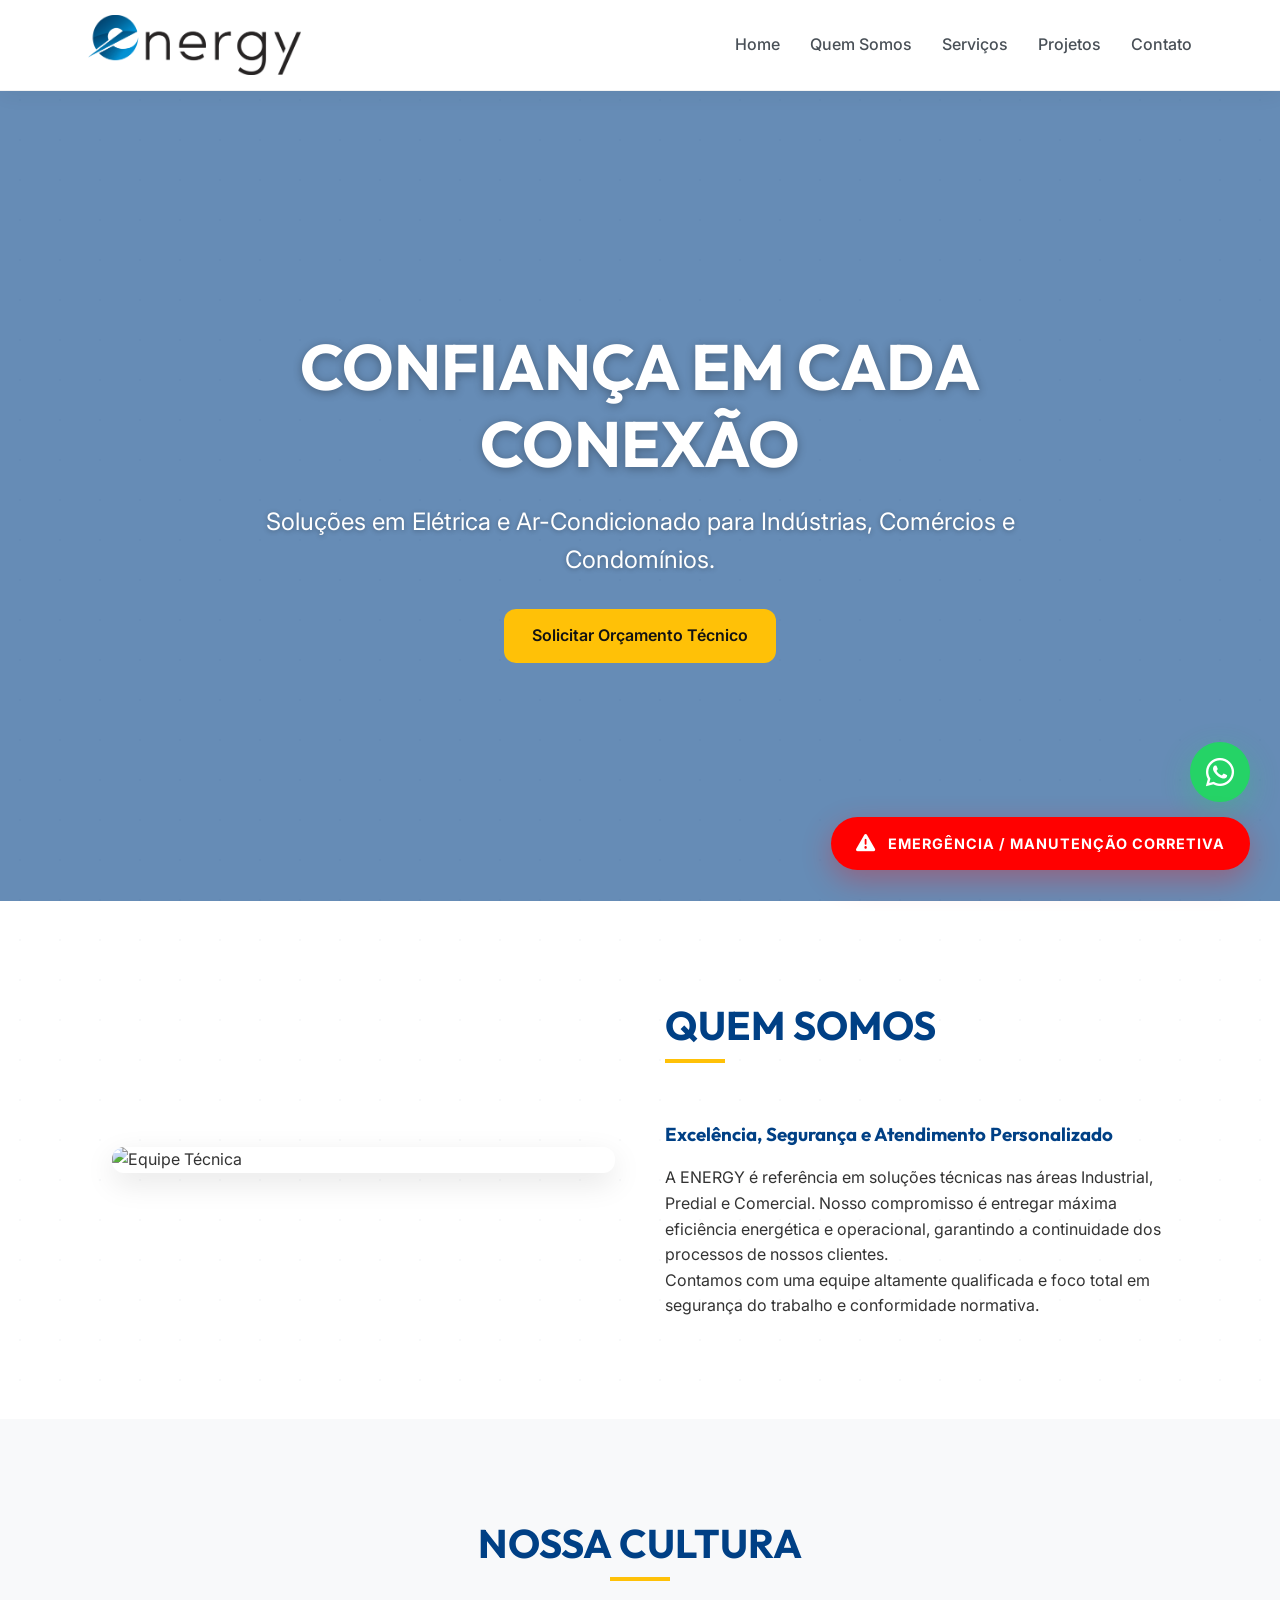
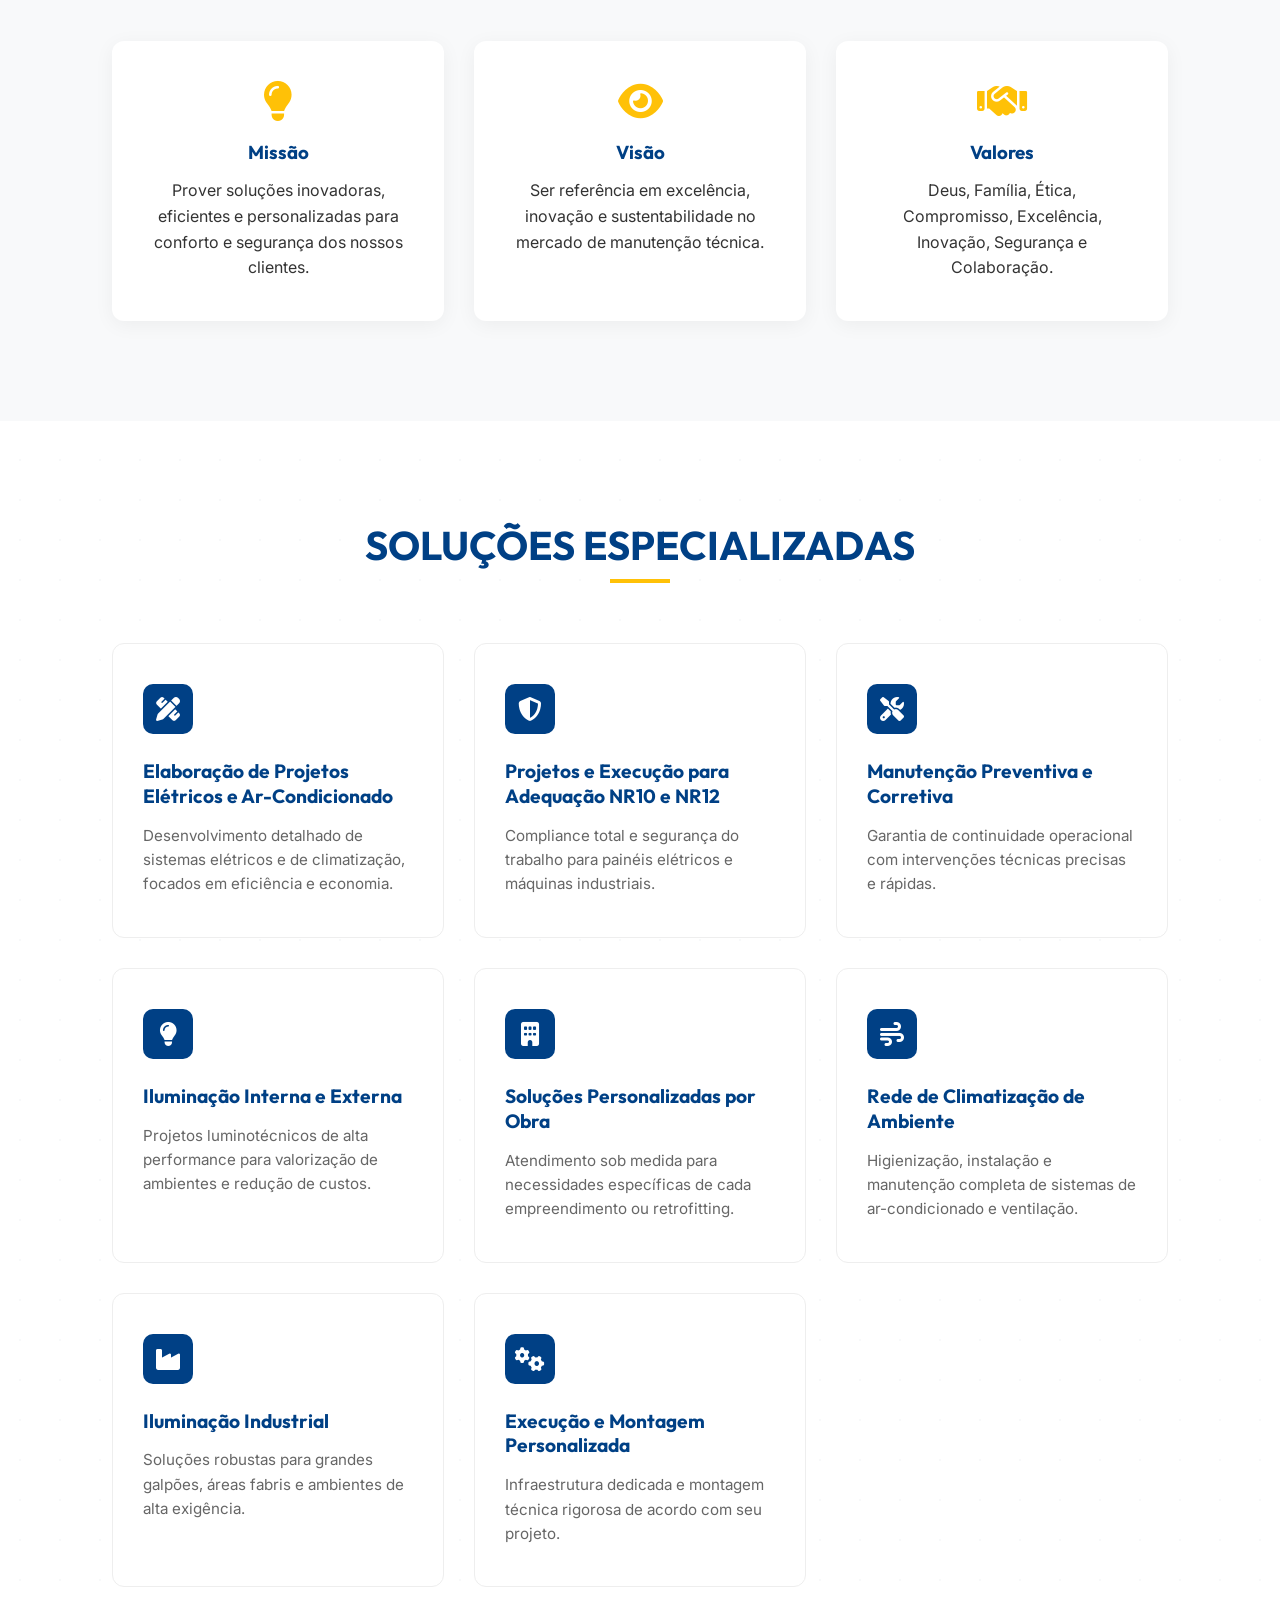
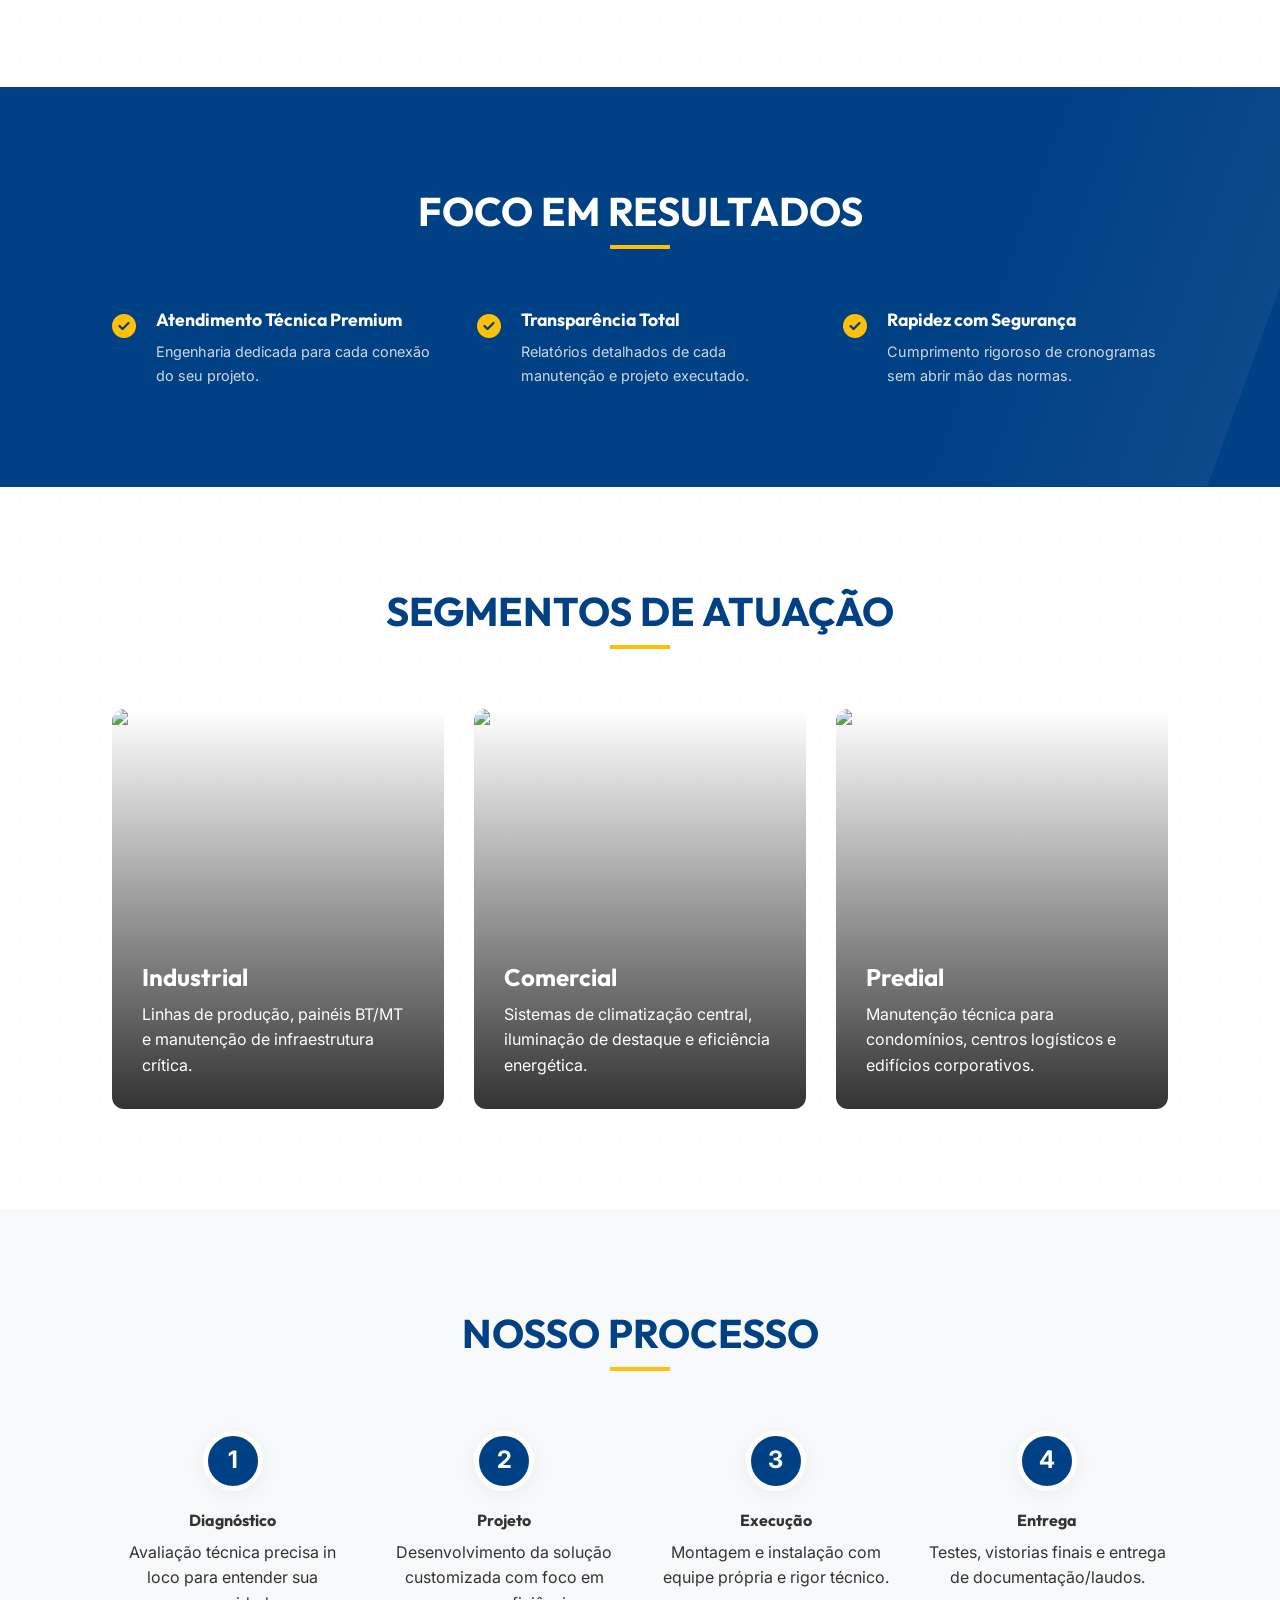
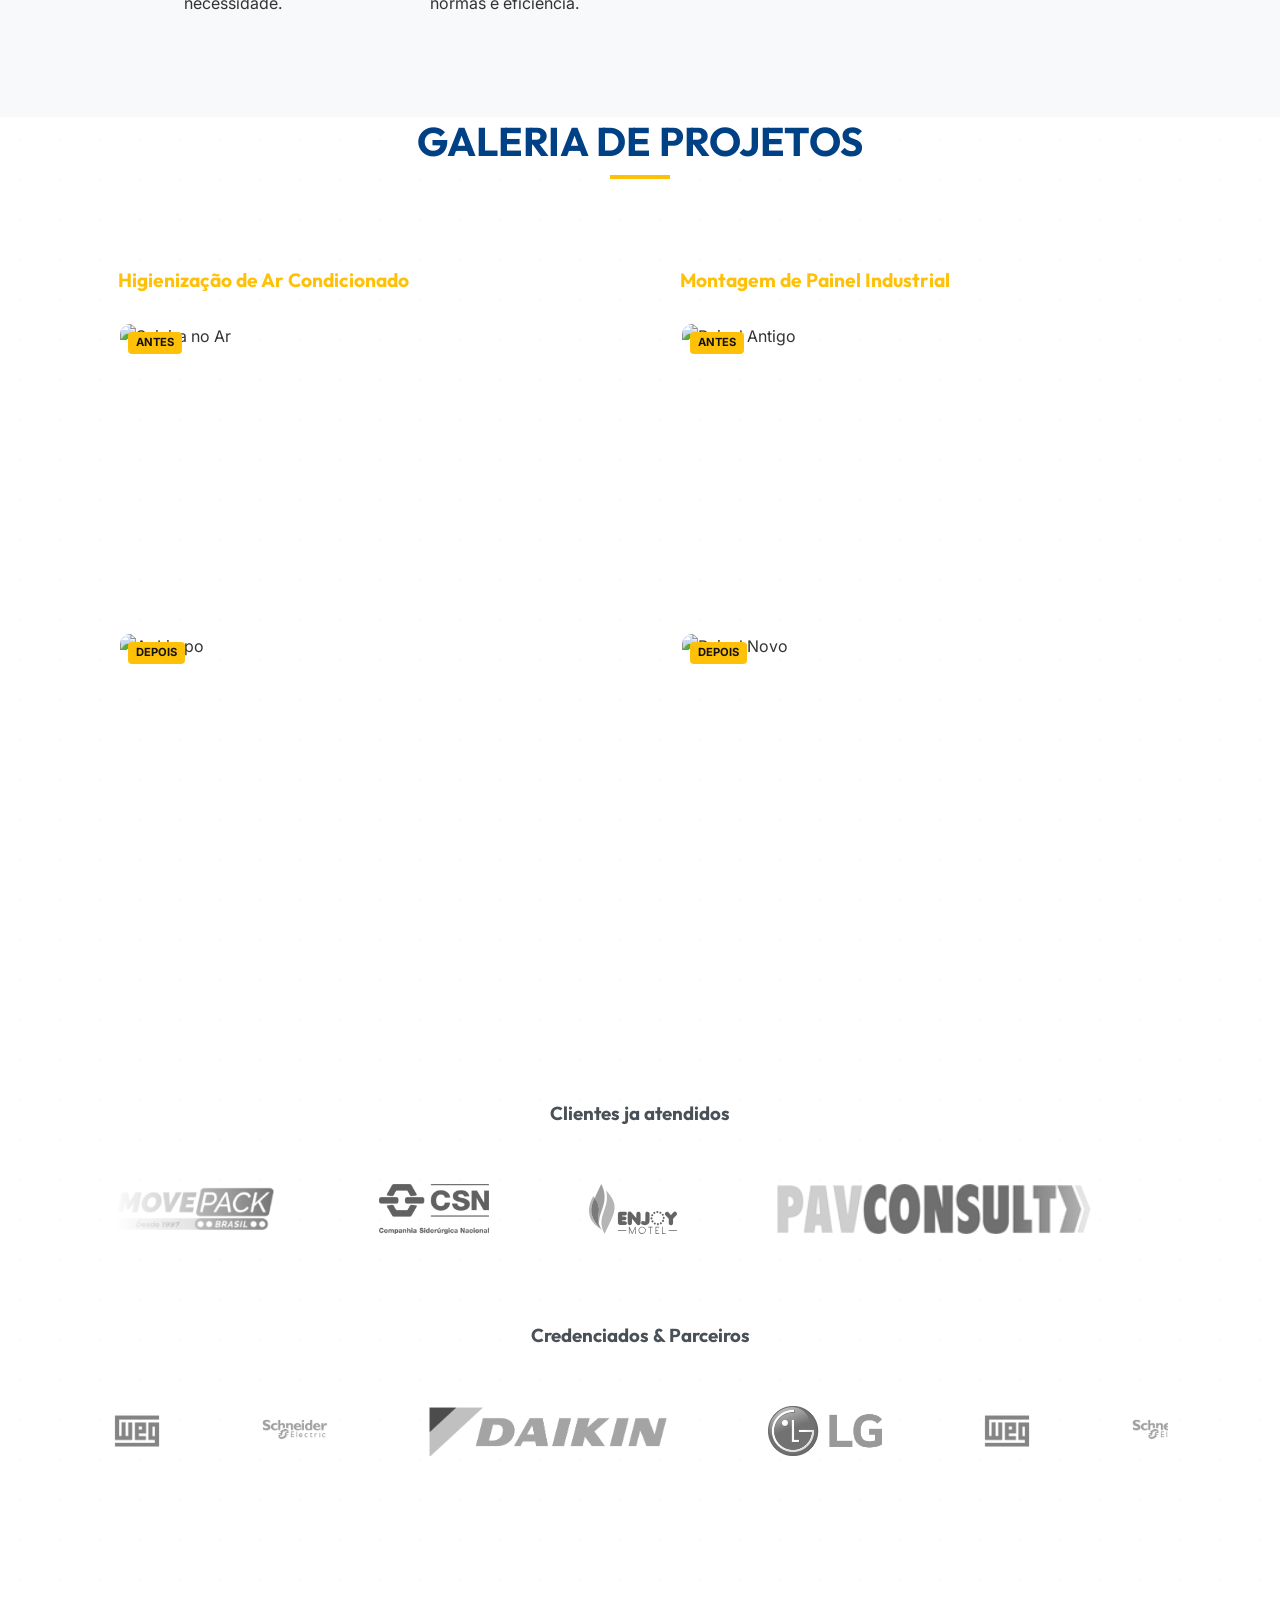
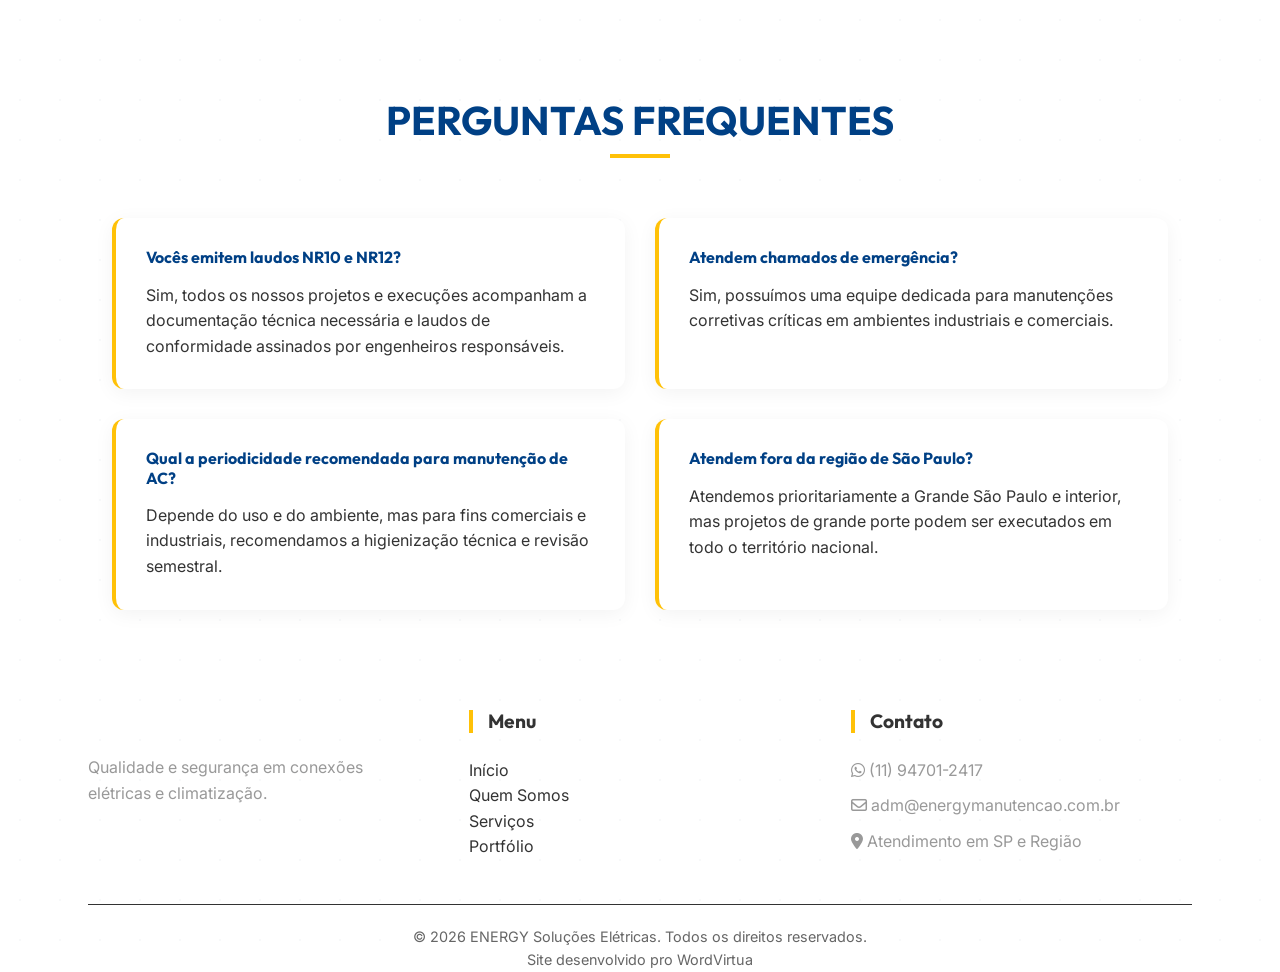
==== index.html @ 8dee2996 "new file:   assets/css/style.css 	new file:   assets/image/Logo-ENGRENA-Brasil-1024x299.png 	new fil" ====
<!DOCTYPE html>
<html lang="pt-BR">

<head>
    <meta charset="UTF-8">
    <meta name="viewport" content="width=device-width, initial-scale=1.0">
    <title>ENERGY - Soluções Elétricas e Ar-Condicionado</title>
    <meta name="description"
        content="Especialista em soluções elétricas e ar-condicionado industrial, predial e comercial. Confiança em cada conexão com conformidade NR10 e NR12.">
    <link rel="stylesheet" href="assets/css/style.css">
    <!-- Font Awesome for icons -->
    <link rel="stylesheet" href="https://cdnjs.cloudflare.com/ajax/libs/font-awesome/6.4.0/css/all.min.css">
</head>

<body>
    <header>
        <nav class="container">
            <div class="logo">
                <img src="assets/image/logo.png" alt="">
            </div>
            <ul class="menu">
                <li><a href="#home">Home</a></li>
                <li><a href="#about">Quem Somos</a></li>
                <li><a href="#services">Serviços</a></li>
                <li><a href="#projects">Projetos</a></li>
                <li><a href="#contact">Contato</a></li>
            </ul>
        </nav>
    </header>

    <section id="home" class="hero">
        <div class="video-bg">
            <video autoplay muted loop playsinline poster="imagem-de-fallback.jpg">
                <source src="assets/image/video_bg.mp4" type="video/mp4">
                Seu navegador não suporta vídeos.
            </video>
        </div>

        <div class="hero-content">
            <h1>CONFIANÇA EM CADA CONEXÃO</h1>
            <p>Soluções em Elétrica e Ar-Condicionado para Indústrias, Comércios e Condomínios.</p>
            <a href="https://wa.me/5511947012417" target="_blank" class="btn btn-primary">Solicitar Orçamento
                Técnico</a>
        </div>
    </section>

    <section id="about" class="about">
        <div class="container">
            <div class="about-grid">
                <div class="about-image">
                    <img src="assets/image/empresario.jpg" alt="Equipe Técnica">
                </div>
                <div class="about-text">
                    <div class="section-title" style="text-align: left;">
                        <h2>Quem Somos</h2>
                        <div class="divider" style="margin: 0;"></div>
                    </div>
                    <h3>Excelência, Segurança e Atendimento Personalizado</h3>
                    <p>A ENERGY é referência em soluções técnicas nas áreas Industrial, Predial e Comercial. Nosso
                        compromisso é entregar máxima eficiência energética e operacional, garantindo a continuidade dos
                        processos de nossos clientes.</p>
                    <p>Contamos com uma equipe altamente qualificada e foco total em segurança do trabalho e
                        conformidade normativa.</p>
                </div>
            </div>
        </div>
    </section>

    <section class="culture">
        <div class="container border-container">
            <div class="section-title">
                <h2>Nossa Cultura</h2>
                <div class="divider"></div>
            </div>
            <div class="culture-grid">
                <div class="culture-card">
                    <i class="fas fa-lightbulb"></i>
                    <h3>Missão</h3>
                    <p>Prover soluções inovadoras, eficientes e personalizadas para conforto e segurança dos nossos
                        clientes.</p>
                </div>
                <div class="culture-card">
                    <i class="fas fa-eye"></i>
                    <h3>Visão</h3>
                    <p>Ser referência em excelência, inovação e sustentabilidade no mercado de manutenção técnica.</p>
                </div>
                <div class="culture-card">
                    <i class="fas fa-handshake"></i>
                    <h3>Valores</h3>
                    <p>Deus, Família, Ética, Compromisso, Excelência, Inovação, Segurança e Colaboração.</p>
                </div>
            </div>
        </div>
    </section>

    <section id="services" class="services">
        <div class="container">
            <div class="section-title">
                <h2>Soluções Especializadas</h2>
                <div class="divider"></div>
            </div>
            <div class="services-grid">
                <div class="service-card">
                    <div class="icon"><i class="fas fa-pencil-ruler"></i></div>
                    <h3>Elaboração de Projetos Elétricos e Ar-Condicionado</h3>
                    <p>Desenvolvimento detalhado de sistemas elétricos e de climatização, focados em eficiência e
                        economia.</p>
                </div>
                <div class="service-card">
                    <div class="icon"><i class="fas fa-shield-alt"></i></div>
                    <h3>Projetos e Execução para Adequação NR10 e NR12</h3>
                    <p>Compliance total e segurança do trabalho para painéis elétricos e máquinas industriais.</p>
                </div>
                <div class="service-card">
                    <div class="icon"><i class="fas fa-tools"></i></div>
                    <h3>Manutenção Preventiva e Corretiva</h3>
                    <p>Garantia de continuidade operacional com intervenções técnicas precisas e rápidas.</p>
                </div>
                <div class="service-card">
                    <div class="icon"><i class="fas fa-lightbulb"></i></div>
                    <h3>Iluminação Interna e Externa</h3>
                    <p>Projetos luminotécnicos de alta performance para valorização de ambientes e redução de custos.
                    </p>
                </div>
                <div class="service-card">
                    <div class="icon"><i class="fas fa-building"></i></div>
                    <h3>Soluções Personalizadas por Obra</h3>
                    <p>Atendimento sob medida para necessidades específicas de cada empreendimento ou retrofitting.</p>
                </div>
                <div class="service-card">
                    <div class="icon"><i class="fas fa-wind"></i></div>
                    <h3>Rede de Climatização de Ambiente</h3>
                    <p>Higienização, instalação e manutenção completa de sistemas de ar-condicionado e ventilação.</p>
                </div>
                <div class="service-card">
                    <div class="icon"><i class="fas fa-industry"></i></div>
                    <h3>Iluminação Industrial</h3>
                    <p>Soluções robustas para grandes galpões, áreas fabris e ambientes de alta exigência.</p>
                </div>
                <div class="service-card">
                    <div class="icon"><i class="fas fa-cogs"></i></div>
                    <h3>Execução e Montagem Personalizada</h3>
                    <p>Infraestrutura dedicada e montagem técnica rigorosa de acordo com seu projeto.</p>
                </div>
            </div>
        </div>
    </section>

    <section class="differences">
        <div class="container">
            <div class="section-title">
                <h2 style="color: white;">Foco em Resultados</h2>
                <div class="divider"></div>
            </div>
            <div class="diff-grid">
                <div class="diff-item">
                    <i class="fas fa-check-circle"></i>
                    <div class="diff-content">
                        <h4>Atendimento Técnica Premium</h4>
                        <p>Engenharia dedicada para cada conexão do seu projeto.</p>
                    </div>
                </div>
                <div class="diff-item">
                    <i class="fas fa-check-circle"></i>
                    <div class="diff-content">
                        <h4>Transparência Total</h4>
                        <p>Relatórios detalhados de cada manutenção e projeto executado.</p>
                    </div>
                </div>
                <div class="diff-item">
                    <i class="fas fa-check-circle"></i>
                    <div class="diff-content">
                        <h4>Rapidez com Segurança</h4>
                        <p>Cumprimento rigoroso de cronogramas sem abrir mão das normas.</p>
                    </div>
                </div>
            </div>
        </div>
    </section>

    <section class="industries">
        <div class="container">
            <div class="section-title">
                <h2>Segmentos de Atuação</h2>
                <div class="divider"></div>
            </div>
            <div class="industry-grid">
                <div class="industry-card">
                    <img src="https://images.unsplash.com/photo-1513828583688-c52646db42da?auto=format&fit=crop&q=80&w=800"
                        alt="Industrial">
                    <div class="industry-content">
                        <h3>Industrial</h3>
                        <p>Linhas de produção, painéis BT/MT e manutenção de infraestrutura crítica.</p>
                    </div>
                </div>
                <div class="industry-card">
                    <img src="https://images.unsplash.com/photo-1486406146926-c627a92ad1ab?auto=format&fit=crop&q=80&w=800"
                        alt="Comercial">
                    <div class="industry-content">
                        <h3>Comercial</h3>
                        <p>Sistemas de climatização central, iluminação de destaque e eficiência energética.</p>
                    </div>
                </div>
                <div class="industry-card">
                    <img src="https://images.unsplash.com/photo-1545324418-cc1a3fa10c00?auto=format&fit=crop&q=80&w=800"
                        alt="Predial">
                    <div class="industry-content">
                        <h3>Predial</h3>
                        <p>Manutenção técnica para condomínios, centros logísticos e edifícios corporativos.</p>
                    </div>
                </div>
            </div>
        </div>
    </section>

    <section class="process">
        <div class="container">
            <div class="section-title">
                <h2>Nosso Processo</h2>
                <div class="divider"></div>
            </div>
            <div class="process-grid">
                <div class="process-step">
                    <div class="step-number">1</div>
                    <h4>Diagnóstico</h4>
                    <p>Avaliação técnica precisa in loco para entender sua necessidade.</p>
                </div>
                <div class="process-step">
                    <div class="step-number">2</div>
                    <h4>Projeto</h4>
                    <p>Desenvolvimento da solução customizada com foco em normas e eficiência.</p>
                </div>
                <div class="process-step">
                    <div class="step-number">3</div>
                    <h4>Execução</h4>
                    <p>Montagem e instalação com equipe própria e rigor técnico.</p>
                </div>
                <div class="process-step">
                    <div class="step-number">4</div>
                    <h4>Entrega</h4>
                    <p>Testes, vistorias finais e entrega de documentação/laudos.</p>
                </div>
            </div>
        </div>
    </section>
    <div class="container">
        <div class="section-title">
            <h2>Galeria de Projetos</h2>
            <div class="divider"></div>
        </div>
        <div class="gallery-grid">
            <div class="gallery-item-full">
                <h3>Higienização de Ar Condicionado</h3>
                <div class="comparison-container">
                    <div class="comparison-item">
                        <span>ANTES</span>
                        <img src="https://images.unsplash.com/photo-1563770660941-20978e870e26?auto=format&fit=crop&q=80&w=600"
                            alt="Sujeira no Ar">
                    </div>
                    <div class="comparison-item">
                        <span>DEPOIS</span>
                        <img src="https://images.unsplash.com/photo-1563770660941-20978e870e26?auto=format&fit=crop&q=80&w=600"
                            alt="Ar Limpo">
                    </div>
                </div>
            </div>
            <div class="gallery-item-full">
                <h3>Montagem de Painel Industrial</h3>
                <div class="comparison-container">
                    <div class="comparison-item">
                        <span>ANTES</span>
                        <img src="https://images.unsplash.com/photo-1563770660941-20978e870e26?auto=format&fit=crop&q=80&w=600"
                            alt="Painel Antigo">
                    </div>
                    <div class="comparison-item">
                        <span>DEPOIS</span>
                        <img src="https://images.unsplash.com/photo-1563770660941-20978e870e26?auto=format&fit=crop&q=80&w=600"
                            alt="Painel Novo">
                    </div>
                </div>
            </div>
        </div>
    </div>
    </section>

    <section class="logos-section">
        <div class="container">
            <h3 style="margin-bottom: 20px; color: var(--industrial-gray);">Clientes ja atendidos</h3>
            <div class="logos-slider">
                <div class="logos-track">
                    <!-- MOVEPACK, PRADA, Motel ENJOY, PAVConsult, ENGRENA Brasil, ERGAZI e TOTH Engenharia -->
                    <span><img src="assets/image/movepack.png" alt="MOVEPACK"></span>
                    <span><img src="assets/image/prada.png" alt="PRADA"></span>
                    <span><img src="assets/image/enjoy.svg" alt="Motel ENJOY"></span>
                    <span><img src="assets/image/pavconsult.png" alt="PAVConsult"></span>
                    <span><img src="assets/image/Logo-ENGRENA-Brasil-1024x299.png" alt="ENGRENA Brasil"></span>
                    <span><img src="assets/image/ergazi.png" alt="ERGAZI"></span>
                    <span><img src="assets/image/toth.png" alt="TOTH Engenharia"></span>
                    <!-- Duplicate for infinite scroll -->
                    <span><img src="assets/image/movepack.png" alt="MOVEPACK"></span>
                    <span><img src="assets/image/prada.png" alt="PRADA"></span>
                    <span><img src="assets/image/enjoy.svg" alt="Motel ENJOY"></span>
                    <span><img src="assets/image/pavconsult.png" alt="PAVConsult"></span>
                    <span><img src="assets/image/Logo-ENGRENA-Brasil-1024x299.png" alt="ENGRENA Brasil"></span>
                    <span><img src="assets/image/ergazi.png" alt="ERGAZI"></span>
                    <span><img src="assets/image/toth.png" alt="TOTH Engenharia"></span>
                </div>
            </div>

            <h3 style="margin-top: 50px; margin-bottom: 20px; color: var(--industrial-gray);">Credenciados & Parceiros
            </h3>
            <div class="logos-slider" style="mask-image: none;">
                <div class="logos-track">
                    <!-- WEG, Schneider, Daikin e LG -->
                    <span><img src="assets/image/weg.png" alt="WEG"></span>
                    <span><img src="assets/image/schneider.png" alt="Schneider Electric"></span>
                    <span><img src="assets/image/daikin.png" alt="Daikin"></span>
                    <span><img src="assets/image/lg.png" alt="LG"></span>
                    <span><img src="assets/image/weg.png" alt="WEG"></span>
                    <span><img src="assets/image/schneider.png" alt="Schneider Electric"></span>
                    <span><img src="assets/image/daikin.png" alt="Daikin"></span>
                    <span><img src="assets/image/lg.png" alt="LG"></span>
                </div>
            </div>
        </div>
    </section>

    <section class="faq">
        <div class="container">
            <div class="section-title">
                <h2>Perguntas Frequentes</h2>
                <div class="divider"></div>
            </div>
            <div class="faq-grid">
                <div class="faq-item">
                    <h4>Vocês emitem laudos NR10 e NR12?</h4>
                    <p>Sim, todos os nossos projetos e execuções acompanham a documentação técnica necessária e laudos
                        de conformidade assinados por engenheiros responsáveis.</p>
                </div>
                <div class="faq-item">
                    <h4>Atendem chamados de emergência?</h4>
                    <p>Sim, possuímos uma equipe dedicada para manutenções corretivas críticas em ambientes industriais
                        e comerciais.</p>
                </div>
                <div class="faq-item">
                    <h4>Qual a periodicidade recomendada para manutenção de AC?</h4>
                    <p>Depende do uso e do ambiente, mas para fins comerciais e industriais, recomendamos a higienização
                        técnica e revisão semestral.</p>
                </div>
                <div class="faq-item">
                    <h4>Atendem fora da região de São Paulo?</h4>
                    <p>Atendemos prioritariamente a Grande São Paulo e interior, mas projetos de grande porte podem ser
                        executados em todo o território nacional.</p>
                </div>
            </div>
        </div>
    </section>
    <div class="container">
        <div class="footer-grid">
            <div class="footer-col">
                <div class="logo" style="margin-bottom: 20px;">
                    <span style="color: white;">ENERGY</span>
                </div>
                <p>Qualidade e segurança em conexões elétricas e climatização.</p>
            </div>
            <div class="footer-col">
                <h3>Menu</h3>
                <ul>
                    <li><a href="#home">Início</a></li>
                    <li><a href="#about">Quem Somos</a></li>
                    <li><a href="#services">Serviços</a></li>
                    <li><a href="#projects">Portfólio</a></li>
                </ul>
            </div>
            <div class="footer-col">
                <h3>Contato</h3>
                <p><i class="fab fa-whatsapp"></i> (11) 94701-2417</p>
                <p><i class="far fa-envelope"></i> adm@energymanutencao.com.br</p>
                <p><i class="fas fa-map-marker-alt"></i> Atendimento em SP e Região</p>
            </div>
        </div>
        <div class="footer-bottom">
            &copy; 2026 ENERGY Soluções Elétricas. Todos os direitos reservados.
            <br>Site desenvolvido pro <a href="https://www.instagram.com/wordvirtua/">WordVirtua</a>
        </div>
    </div>
    </footer>

    <div class="emergency-float">

        <a href="https://wa.me/5511947012417" target="_blank" class="whatsapp-float">
            <i class="fab fa-whatsapp"></i>
        </a>
        <a href="tel:+5511947012417" class="emergency-btn">
            <i class="fas fa-exclamation-triangle"></i>
            <span>Emergência / Manutenção Corretiva</span>
        </a>
    </div>

    <script src="assets/js/main.js"></script>
</body>

</html>
---- assets/css/style.css ----
@import url('https://fonts.googleapis.com/css2?family=Inter:wght@400;500;600&family=Outfit:wght@400;600;700&display=swap');

:root {
    /* Colors */
    --primary-blue: #004085;
    --primary-blue-dark: #002752;
    --industrial-gray: #495057;
    --industrial-gray-light: #f8f9fa;
    --emergency-yellow: #FFC107;
    --emergency-yellow-hover: #e0a800;
    --white: #ffffff;
    --black: #121212;
    --text-color: #333333;
    --text-muted: #666666;

    /* Spacing */
    --section-padding: 100px 5%;
    --container-width: 1200px;

    /* Typography */
    --font-heading: 'Outfit', sans-serif;
    --font-body: 'Inter', sans-serif;

    /* Borders & Shadows */
    --border-radius: 12px;
    --shadow-subtle: 0 4px 20px rgba(0, 0, 0, 0.05);
    --shadow-medium: 0 10px 30px rgba(0, 0, 0, 0.1);

    /* Transition */
    --transition: all 0.3s ease;
}

* {
    margin: 0;
    padding: 0;
    box-sizing: border-box;
}

body {
    font-family: var(--font-body);
    color: var(--text-color);
    line-height: 1.6;
    overflow-x: hidden;
    background-color: var(--white);
    background-image:
        radial-gradient(var(--industrial-gray-light) 1px, transparent 0);
    background-size: 40px 40px;
}

h1,
h2,
h3,
h4 {
    font-family: var(--font-heading);
    font-weight: 700;
    line-height: 1.2;
}

a {
    text-decoration: none;
    color: inherit;
    transition: var(--transition);
}

ul {
    list-style: none;
}

img {
    max-width: 100%;
    display: block;
}

.container {
    max-width: var(--container-width);
    margin: 0 auto;
    width: 100%;
    padding-inline: 3rem;
}

.btn {
    display: inline-flex;
    align-items: center;
    justify-content: center;
    padding: 14px 28px;
    border-radius: var(--border-radius);
    font-weight: 600;
    cursor: pointer;
    transition: var(--transition);
    border: none;
    font-family: var(--font-body);
}

.btn-primary {
    background-color: var(--emergency-yellow);
    color: var(--black);
}

.btn-primary:hover {
    background-color: var(--emergency-yellow-hover);
    transform: translateY(-2px);
    box-shadow: var(--shadow-medium);
}

.section-title {
    text-align: center;
    margin-bottom: 60px;
}

.section-title h2 {
    font-size: 2.5rem;
    color: var(--primary-blue);
    margin-bottom: 10px;
    text-transform: uppercase;
}

.section-title .divider {
    width: 60px;
    height: 4px;
    background-color: var(--emergency-yellow);
    margin: 0 auto;
}

/* Header & Nav */
header {
    background: rgba(255, 255, 255, 0.9);
    backdrop-filter: blur(10px);
    padding: 15px 0;
    /* Consistent padding */
    position: sticky;
    top: 0;
    z-index: 1000;
    box-shadow: var(--shadow-subtle);
    border-bottom: 1px solid rgba(0, 0, 0, 0.05);
    transition: background-color 0.3s, box-shadow 0.3s;
}

header.scrolled {
    background: rgba(255, 255, 255, 0.98);
    box-shadow: var(--shadow-medium);
}

nav {
    display: flex;
    justify-content: space-between;
    align-items: center;
}

.logo img {
    height: 60px;
}

nav ul {
    display: flex;
    gap: 30px;
}

nav ul li a {
    font-weight: 500;
    color: var(--industrial-gray);
}

nav ul li a:hover {
    color: var(--primary-blue);
}

/* Hero Section */
.hero {
    position: relative;
    height: 90vh;
    display: flex;
    align-items: center;
    color: var(--white);
    text-align: center;
    overflow: hidden;
}

.video-bg {
    position: absolute;
    top: 0;
    left: 0;
    width: 100%;
    height: 100%;
    z-index: -1;
}

.video-bg video {
    width: 100%;
    height: 100%;
    object-fit: cover;
}

.hero::after {
    content: '';
    position: absolute;
    inset: 0;
    background: rgba(0, 64, 133, 0.6);
    z-index: 0;
}

.hero-content {
    position: relative;
    z-index: 1;
    max-width: 800px;
    margin: 0 auto;
    padding: 0 20px;
}

.hero h1 {
    font-size: 4rem;
    margin-bottom: 20px;
    text-shadow: 0 2px 10px rgba(0, 0, 0, 0.3);
}

.hero p {
    font-size: 1.5rem;
    margin-bottom: 30px;
    text-shadow: 0 1px 5px rgba(0, 0, 0, 0.3);
}

/* Quem Somos */
.about {
    padding: var(--section-padding);
}

.about-grid {
    display: grid;
    grid-template-columns: 1fr 1fr;
    gap: 50px;
    align-items: center;
}

.about-text h3 {
    margin-bottom: 20px;
    color: var(--primary-blue);
}

.about-image img {
    border-radius: var(--border-radius);
    box-shadow: var(--shadow-medium);
}

/* Culture (Mission, Vision, Values) */
.culture {
    padding: var(--section-padding);
    background-color: var(--industrial-gray-light);
}

.culture-grid {
    display: grid;
    grid-template-columns: repeat(auto-fit, minmax(300px, 1fr));
    gap: 30px;
}

.culture-card {
    background: var(--white);
    padding: 40px;
    border-radius: var(--border-radius);
    box-shadow: var(--shadow-subtle);
    text-align: center;
    transition: var(--transition);
}

.culture-card:hover {
    transform: translateY(-10px);
}

.culture-card i {
    font-size: 2.5rem;
    color: var(--emergency-yellow);
    margin-bottom: 20px;
    display: block;
}

.culture-card h3 {
    margin-bottom: 15px;
    color: var(--primary-blue);
}

/* Services */
.services {
    padding: var(--section-padding);
}

.services-grid {
    display: grid;
    grid-template-columns: repeat(auto-fit, minmax(280px, 1fr));
    gap: 30px;
}

.service-card {
    background: var(--white);
    padding: 40px 30px;
    border-radius: var(--border-radius);
    border: 1px solid #eee;
    transition: var(--transition);
    display: flex;
    flex-direction: column;
    justify-content: flex-start;
    height: 100%;
    position: relative;
    overflow: hidden;
}

.service-card::before {
    content: '';
    position: absolute;
    top: 0;
    left: 0;
    width: 4px;
    height: 100%;
    background: var(--primary-blue);
    transform: scaleY(0);
    transition: var(--transition);
    transform-origin: bottom;
}

.service-card:hover::before {
    transform: scaleY(1);
}

.service-card:hover {
    border-color: transparent;
    box-shadow: var(--shadow-medium);
    transform: translateY(-5px);
}

.service-card .icon {
    width: 50px;
    height: 50px;
    background: var(--primary-blue);
    color: var(--white);
    border-radius: 10px;
    display: flex;
    align-items: center;
    justify-content: center;
    margin-bottom: 25px;
    font-size: 1.5rem;
}

.service-card h3 {
    margin-bottom: 15px;
    font-size: 1.2rem;
    color: var(--primary-blue);
    line-height: 1.3;
}

.service-card p {
    font-size: 0.95rem;
    color: var(--text-muted);
}

/* Differences Section */
.differences {
    padding: var(--section-padding);
    background: var(--primary-blue);
    color: var(--white);
    position: relative;
    overflow: hidden;
}

.differences::after {
    content: '';
    position: absolute;
    top: 0;
    right: 0;
    width: 300px;
    height: 100%;
    background: linear-gradient(90deg, transparent, rgba(255, 255, 255, 0.05));
    transform: skewX(-20deg);
}

.diff-grid {
    display: grid;
    grid-template-columns: repeat(auto-fit, minmax(250px, 1fr));
    gap: 40px;
}

.diff-item {
    display: flex;
    gap: 20px;
}

.diff-item i {
    font-size: 1.5rem;
    color: var(--emergency-yellow);
    flex-shrink: 0;
    margin-top: 5px;
}

.diff-content h4 {
    margin-bottom: 10px;
    font-size: 1.1rem;
}

.diff-content p {
    font-size: 0.9rem;
    opacity: 0.8;
}

/* Industries Section */
.industries {
    padding: var(--section-padding);
}

.industry-grid {
    display: grid;
    grid-template-columns: repeat(auto-fit, minmax(300px, 1fr));
    gap: 30px;
}

.industry-card {
    position: relative;
    border-radius: var(--border-radius);
    overflow: hidden;
    height: 400px;
    display: flex;
    align-items: flex-end;
    padding: 30px;
    color: var(--white);
}

.industry-card img {
    position: absolute;
    inset: 0;
    width: 100%;
    height: 100%;
    object-fit: cover;
    z-index: -1;
    transition: var(--transition);
}

.industry-card:hover img {
    transform: scale(1.1);
}

.industry-card::after {
    content: '';
    position: absolute;
    inset: 0;
    background: linear-gradient(to top, rgba(0, 0, 0, 0.8), transparent);
}

.industry-content {
    position: relative;
    z-index: 1;
}

.industry-content h3 {
    margin-bottom: 10px;
    font-size: 1.5rem;
}

/* Process Section */
.process {
    padding: var(--section-padding);
    background-color: var(--industrial-gray-light);
}

.process-grid {
    display: grid;
    grid-template-columns: repeat(auto-fit, minmax(200px, 1fr));
    gap: 30px;
    position: relative;
}

.process-step {
    text-align: center;
    position: relative;
    z-index: 1;
}

.step-number {
    width: 60px;
    height: 60px;
    background: var(--primary-blue);
    color: var(--white);
    border-radius: 50%;
    display: flex;
    align-items: center;
    justify-content: center;
    margin: 0 auto 20px;
    font-size: 1.5rem;
    font-weight: 700;
    border: 5px solid var(--white);
    box-shadow: var(--shadow-subtle);
}

.process-step h4 {
    margin-bottom: 10px;
}

/* Gallery */
.gallery {
    padding: var(--section-padding);
    background: var(--primary-blue);
    color: var(--white);
}

.gallery .section-title h2 {
    color: var(--white);
}

.gallery-grid {
    display: grid;
    grid-template-columns: repeat(auto-fit, minmax(300px, 1fr));
    gap: 20px;
}

.gallery-item-full {
    background: rgba(255, 255, 255, 0.1);
    padding: 30px;
    border-radius: var(--border-radius);
    margin-bottom: 40px;
}

.gallery-item-full h3 {
    margin-bottom: 20px;
    font-size: 1.2rem;
    color: var(--emergency-yellow);
}

.comparison-container {
    display: grid;
    gap: 10px;
    margin-top: 30px;
}

.comparison-item {
    position: relative;
}

.comparison-item span {
    position: absolute;
    top: 10px;
    left: 10px;
    background: var(--emergency-yellow);
    color: var(--black);
    padding: 2px 8px;
    font-size: 0.7rem;
    font-weight: 700;
    border-radius: 4px;
    z-index: 2;
}

.comparison-container img {
    width: 100%;
    height: 300px;
    object-fit: cover;
    border-radius: var(--border-radius);
    border: 2px solid rgba(255, 255, 255, 0.1);
}

/* Sliders (Partners/References) */
.logos-section {
    padding: var(--section-padding);
    text-align: center;
}

.logos-slider {
    display: block;
    /* Changed from flex to block for standard slider behavior */
    overflow: hidden;
    padding: 40px 0;
    width: 100%;
    position: relative;
    /* Basic fade effect without complex masking */
    mask-image: linear-gradient(to right, transparent, black 15%, black 85%, transparent);
    -webkit-mask-image: linear-gradient(to right, transparent, black 15%, black 85%, transparent);
}

.logos-track {
    display: flex;
    width: max-content;
    /* Critical for infinite scroll */
    gap: 100px;
    animation: scroll 40s linear infinite;
    align-items: center;
}

@keyframes scroll {
    0% {
        transform: translateX(0);
    }

    100% {
        transform: translateX(-50%);
    }

    /* Halfway because it's duplicated */
}

.logos-track span {
    display: flex;
    align-items: center;
    justify-content: center;
}

.logos-track span img {
    height: 50px;
    width: auto;
    filter: grayscale(1) opacity(0.7);
    /* Standard professional look */
    transition: var(--transition);
    display: block;
}

.logos-track span:hover img {
    filter: grayscale(0) opacity(1);
}

/* FAQ Section */
.faq {
    padding: var(--section-padding);
}

.faq-grid {
    display: grid;
    grid-template-columns: 1fr 1fr;
    gap: 30px;
}

.faq-item {
    background: var(--white);
    padding: 30px;
    border-radius: var(--border-radius);
    box-shadow: var(--shadow-subtle);
    border-left: 4px solid var(--emergency-yellow);
}

.faq-item h4 {
    margin-bottom: 15px;
    color: var(--primary-blue);
}

/* Floating Emergency Button */
.emergency-float {
    position: fixed;
    bottom: 30px;
    right: 30px;
    z-index: 9999;
    display: flex;
    flex-direction: column;
    align-items: flex-end;
    gap: 15px;
}

.emergency-btn {
    background: #ff0000;
    color: white;
    padding: 15px 25px;
    border-radius: 50px;
    font-weight: 700;
    display: flex;
    align-items: center;
    gap: 12px;
    box-shadow: 0 10px 30px rgba(255, 0, 0, 0.3);
    animation: pulse-red 2s infinite;
    cursor: pointer;
    font-size: 0.9rem;
    text-transform: uppercase;
    letter-spacing: 1px;
}

@keyframes pulse-red {
    0% {
        transform: scale(1);
        box-shadow: 0 0 0 0 rgba(255, 0, 0, 0.7);
    }

    70% {
        transform: scale(1.05);
        box-shadow: 0 0 0 15px rgba(255, 0, 0, 0);
    }

    100% {
        transform: scale(1);
        box-shadow: 0 0 0 0 rgba(255, 0, 0, 0);
    }
}

.emergency-btn i {
    font-size: 1.2rem;
}

.whatsapp-float {
    background: #25d366;
    color: white;
    width: 60px;
    height: 60px;
    border-radius: 50%;
    display: flex;
    align-items: center;
    justify-content: center;
    font-size: 2rem;
    box-shadow: 0 10px 30px rgba(37, 211, 102, 0.3);
}

/* Footer */
footer {
    background: var(--black);
    color: var(--white);
    padding: 80px 5% 40px;
}

.footer-grid {
    display: grid;
    grid-template-columns: repeat(auto-fit, minmax(250px, 1fr));
    gap: 40px;
    margin-bottom: 40px;
}

.footer-col h3 {
    margin-bottom: 25px;
    font-size: 1.2rem;
    border-left: 4px solid var(--emergency-yellow);
    padding-left: 15px;
}

.footer-col p {
    margin-bottom: 10px;
    color: #999;
}

.footer-bottom {
    border-top: 1px solid #333;
    padding-top: 20px;
    text-align: center;
    color: #666;
    font-size: 0.9rem;
}

@media (max-width: 768px) {
    .menu {
        display: none;
    }

    .hero h1 {
        font-size: 2.5rem;
    }

    .about-grid {
        grid-template-columns: 1fr;
    }

    .section-title h2 {
        font-size: 2rem;
    }

    .faq-grid {
        grid-template-columns: 1fr;
    }

    .emergency-btn span {
        display: none;
    }

    .emergency-btn {
        width: 60px;
        height: 60px;
        justify-content: center;
        padding: 0;
    }
}
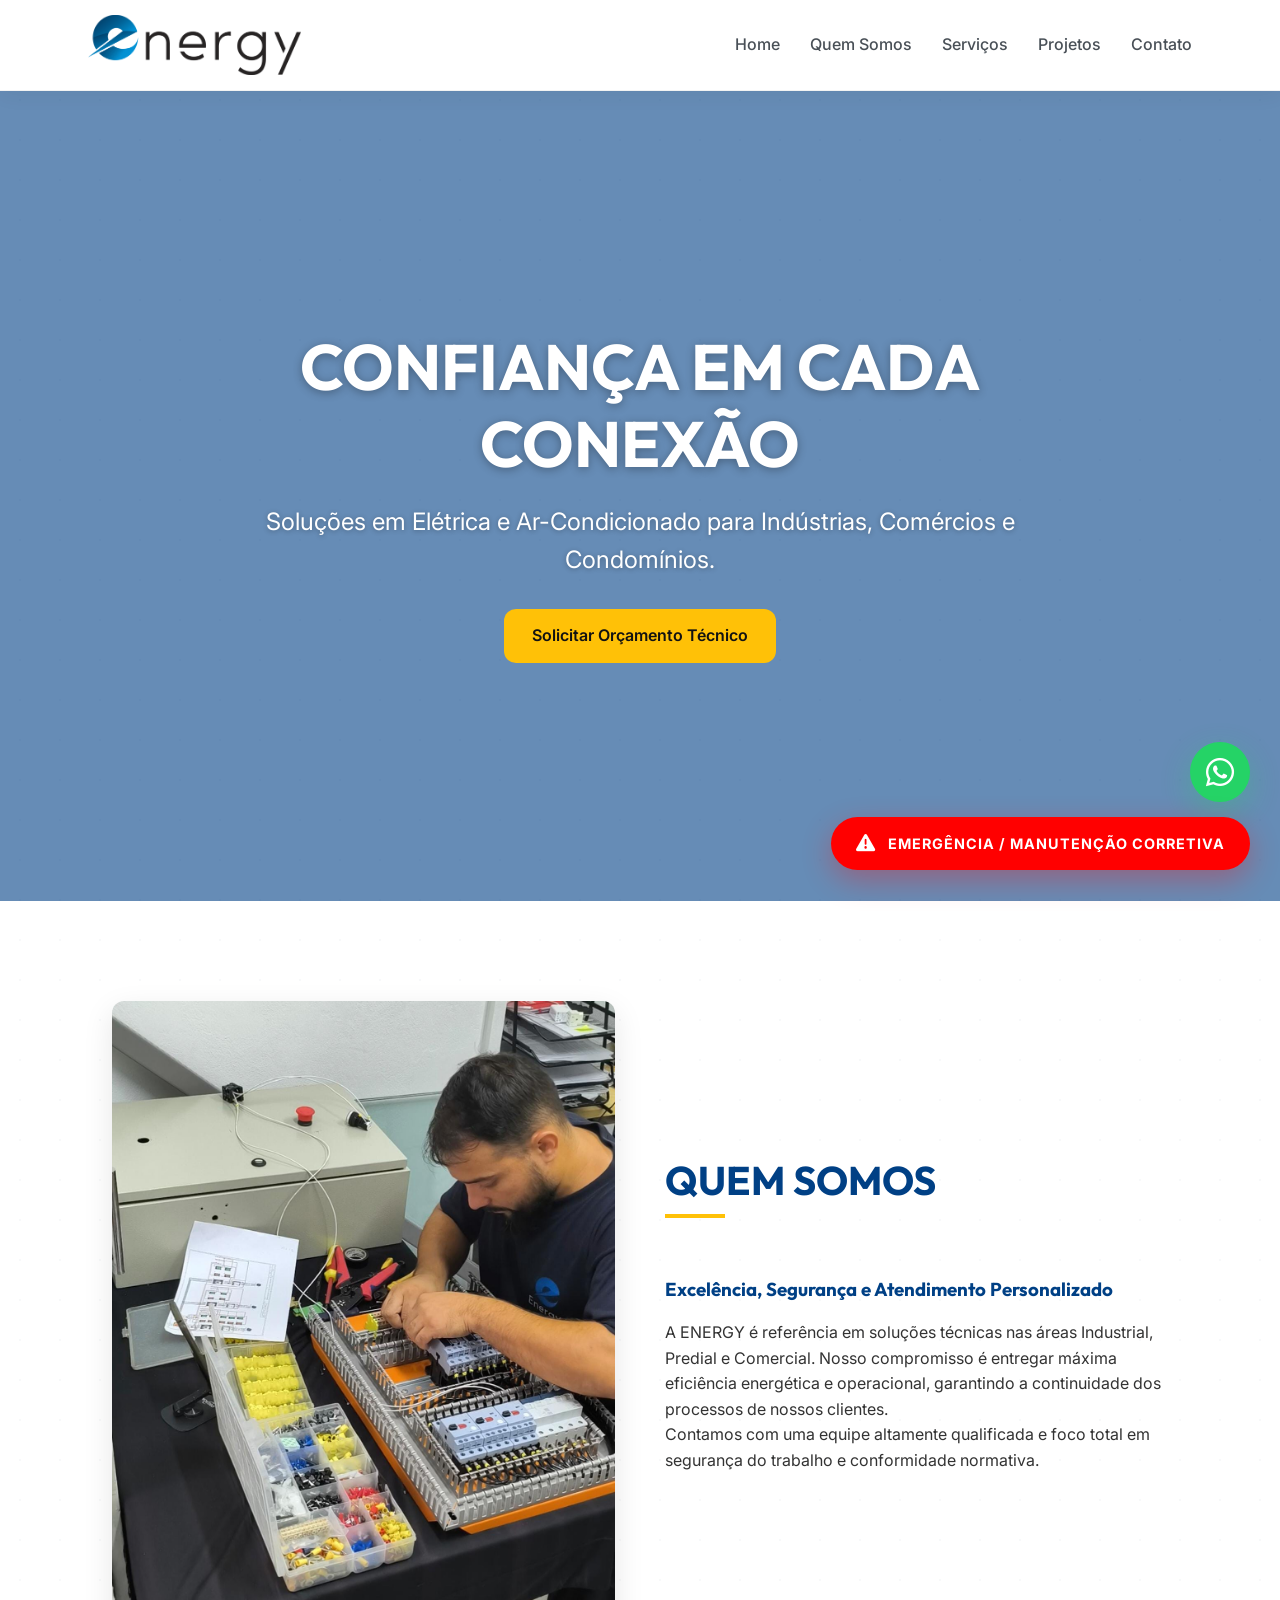
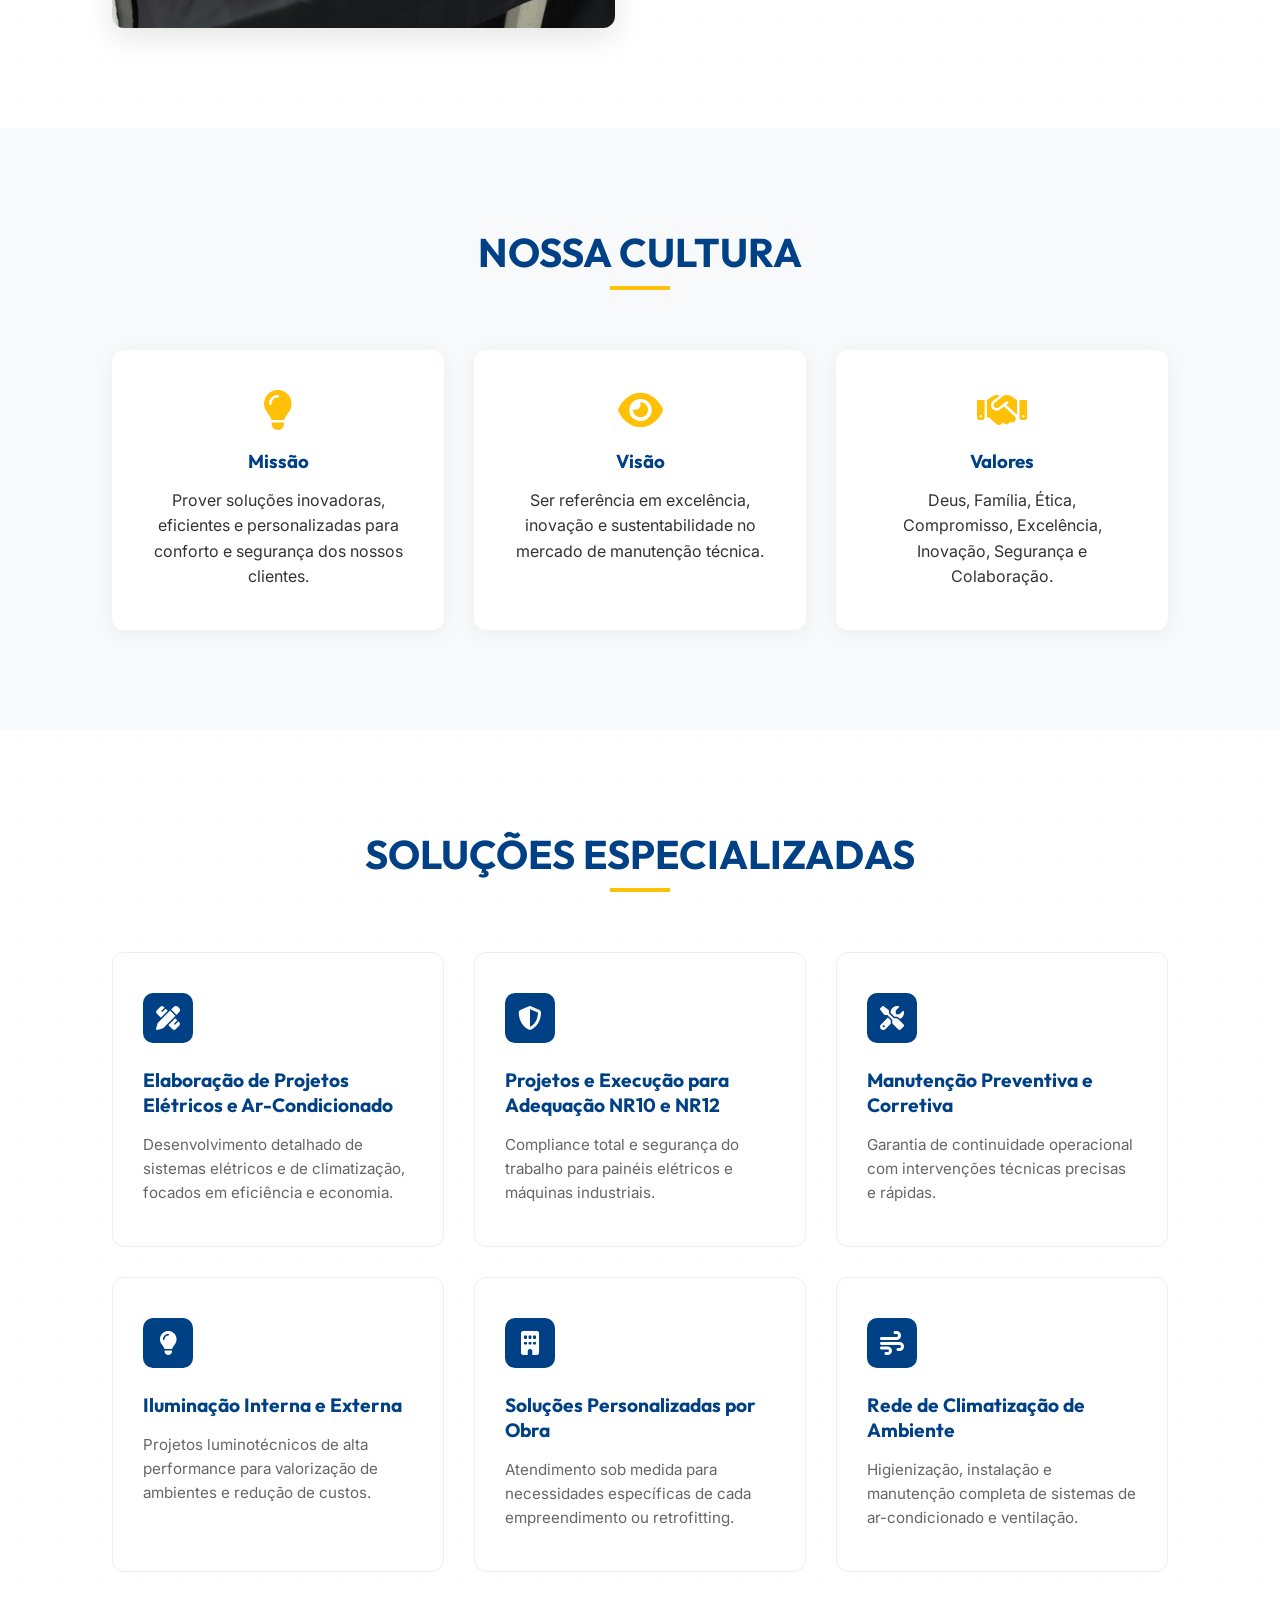
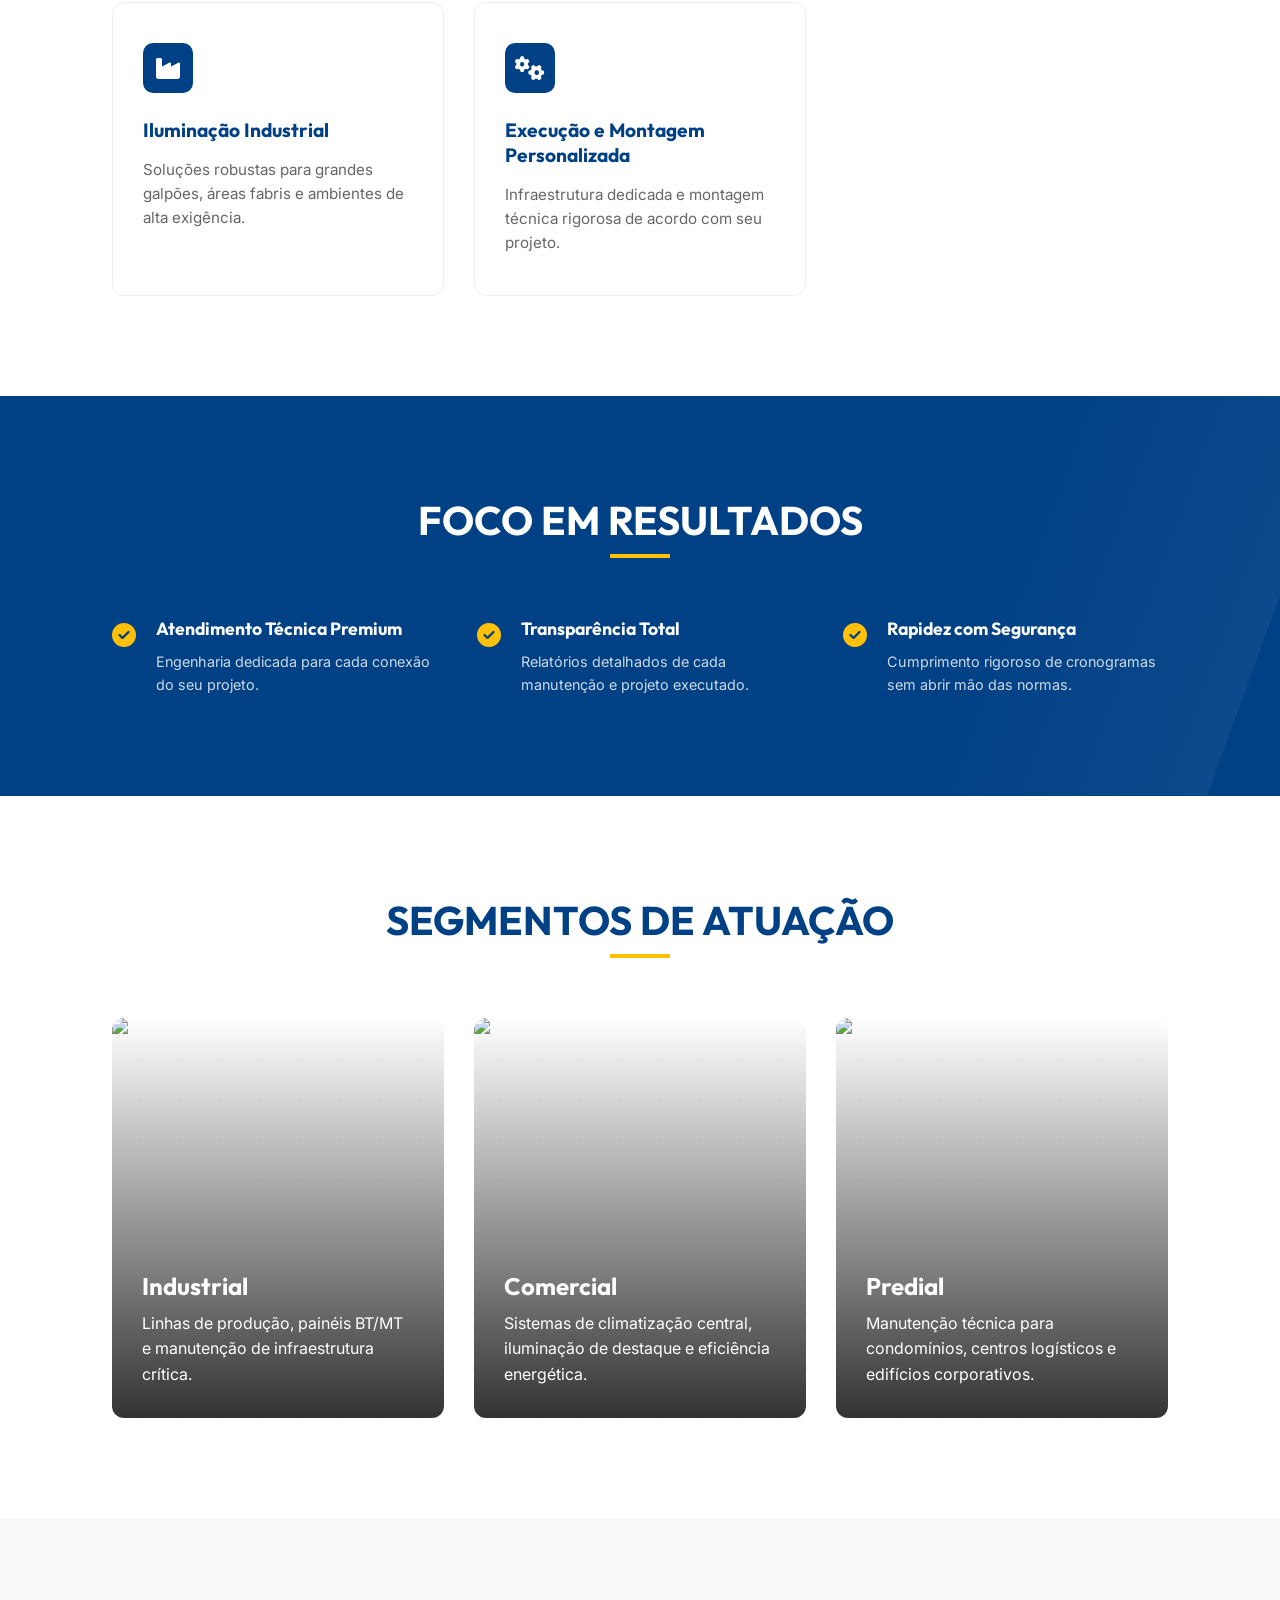
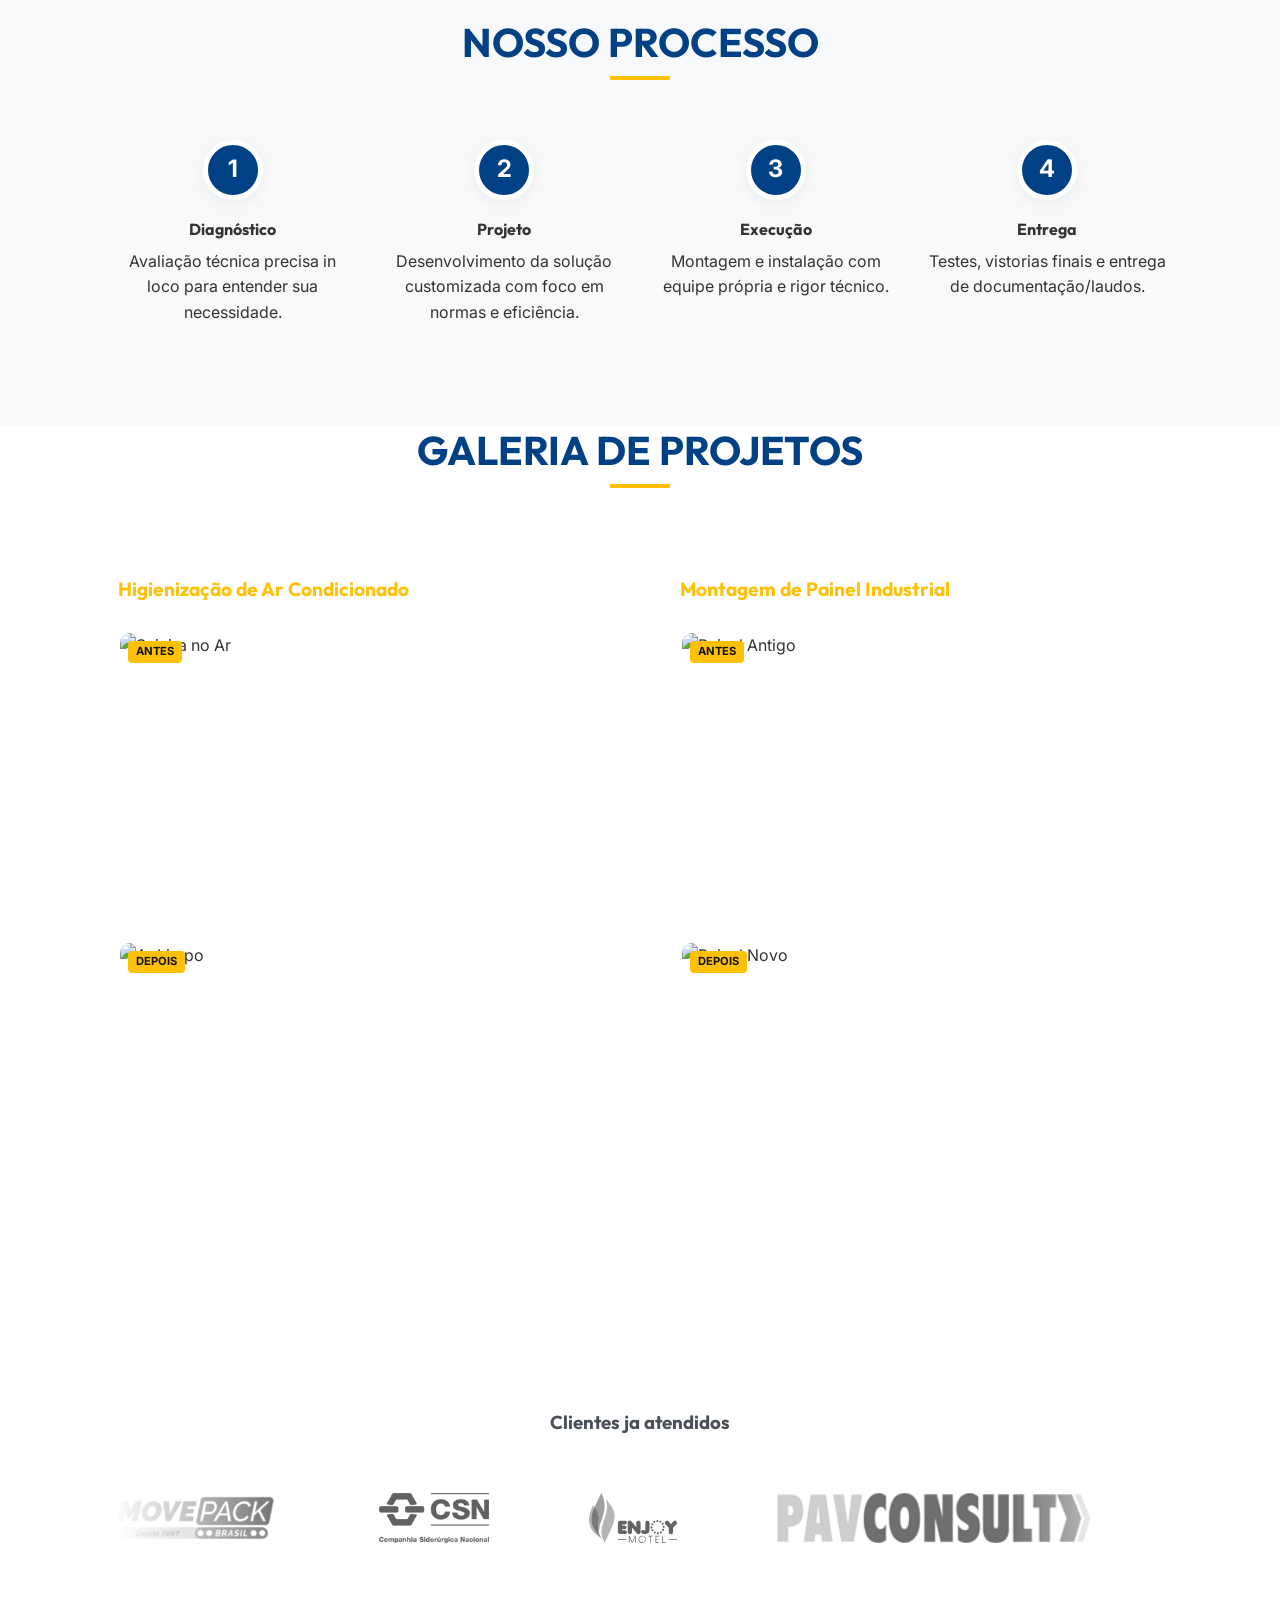
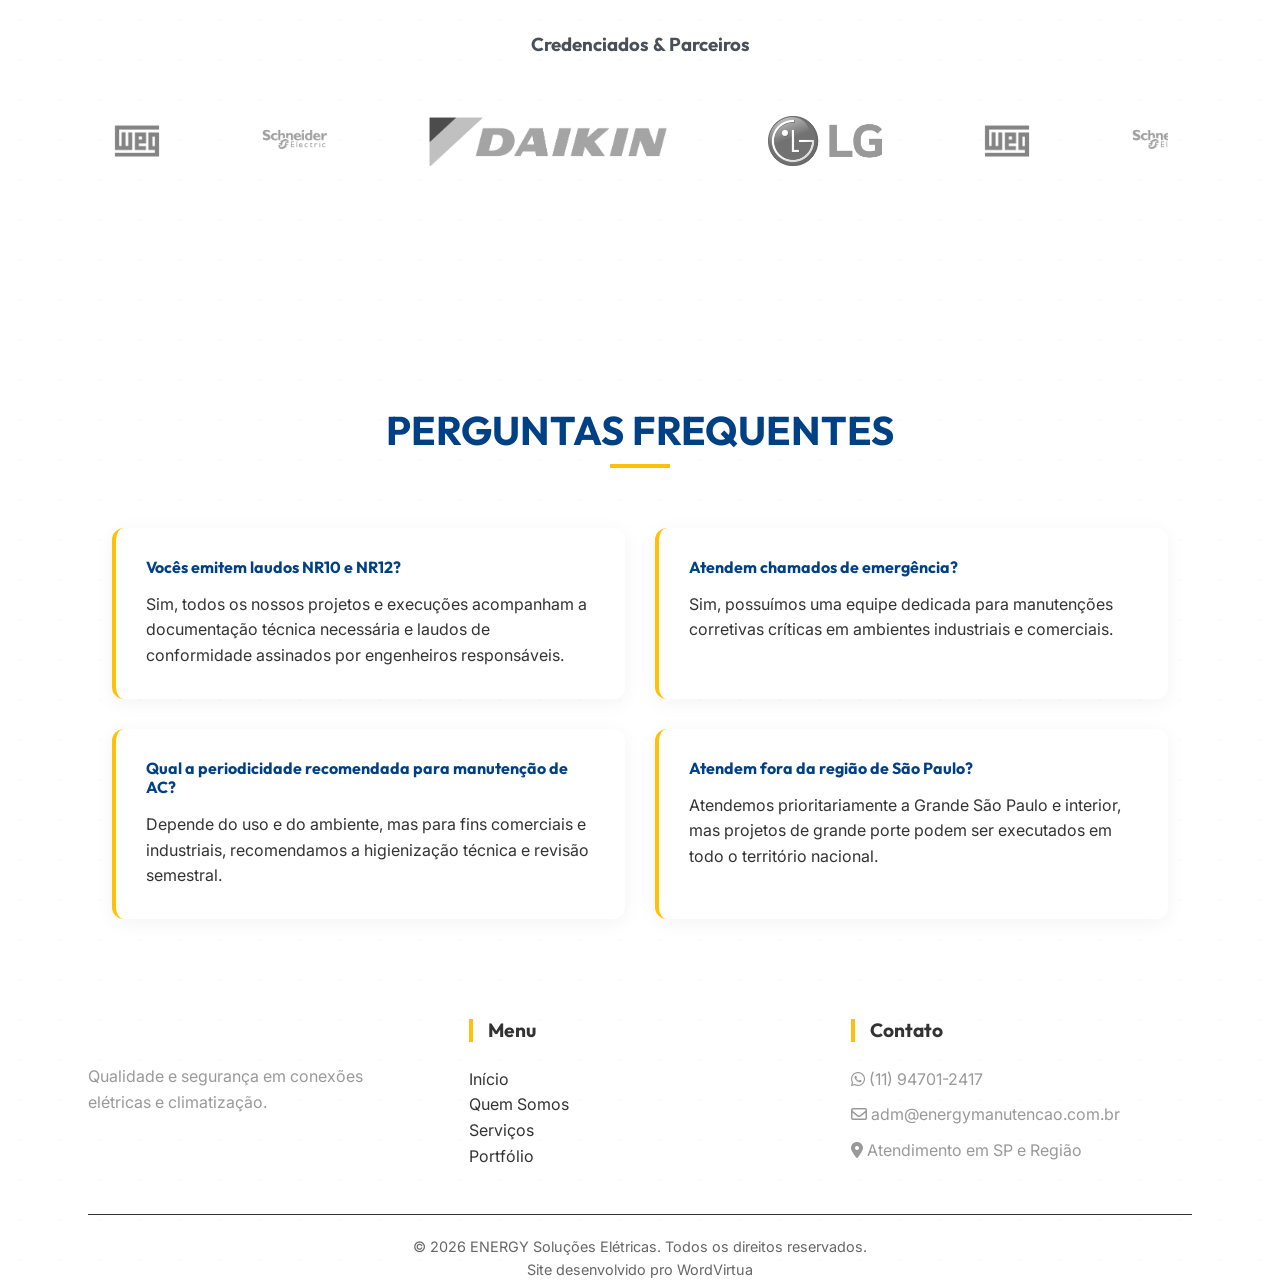
==== commit e3e8bba0: "new file:   assets/image/empresario.jpeg 	deleted:    assets/image/empresario.jpg 	modified:   index" ====
--- a/index.html
+++ b/index.html
@@ -5,8 +5,8 @@
     <meta charset="UTF-8">
     <meta name="viewport" content="width=device-width, initial-scale=1.0">
     <title>ENERGY - Soluções Elétricas e Ar-Condicionado</title>
-    <meta name="description"
-        content="Especialista em soluções elétricas e ar-condicionado industrial, predial e comercial. Confiança em cada conexão com conformidade NR10 e NR12.">
+    <link rel="icon" type="image/png" href="assets/image/favicon.png">
+    <meta name="description" content="Especialista em soluções elétricas e ar-condicionado industrial, predial e comercial. Confiança em cada conexão com conformidade NR10 e NR12.">
     <link rel="stylesheet" href="assets/css/style.css">
     <!-- Font Awesome for icons -->
     <link rel="stylesheet" href="https://cdnjs.cloudflare.com/ajax/libs/font-awesome/6.4.0/css/all.min.css">
@@ -48,7 +48,7 @@
         <div class="container">
             <div class="about-grid">
                 <div class="about-image">
-                    <img src="assets/image/empresario.jpg" alt="Equipe Técnica">
+                    <img src="assets/image/empresario.jpeg" alt="Equipe Técnica">
                 </div>
                 <div class="about-text">
                     <div class="section-title" style="text-align: left;">
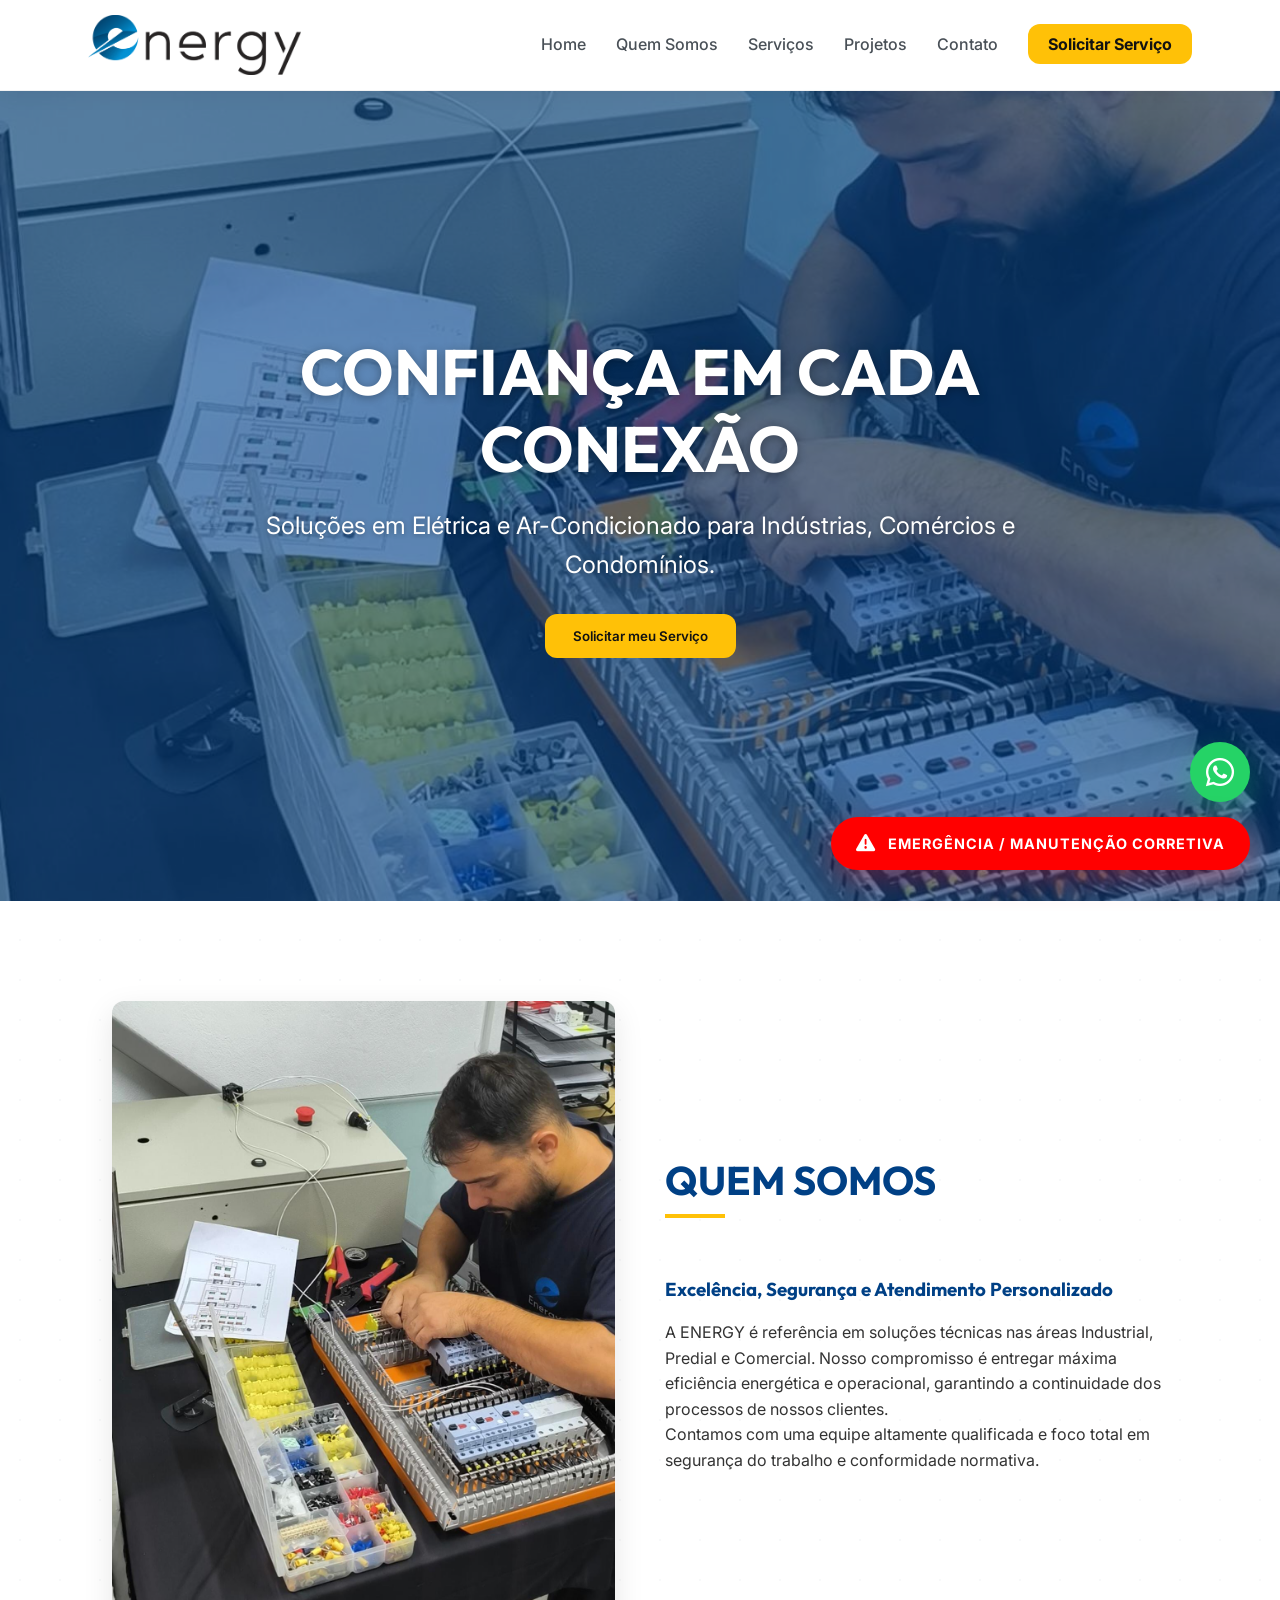
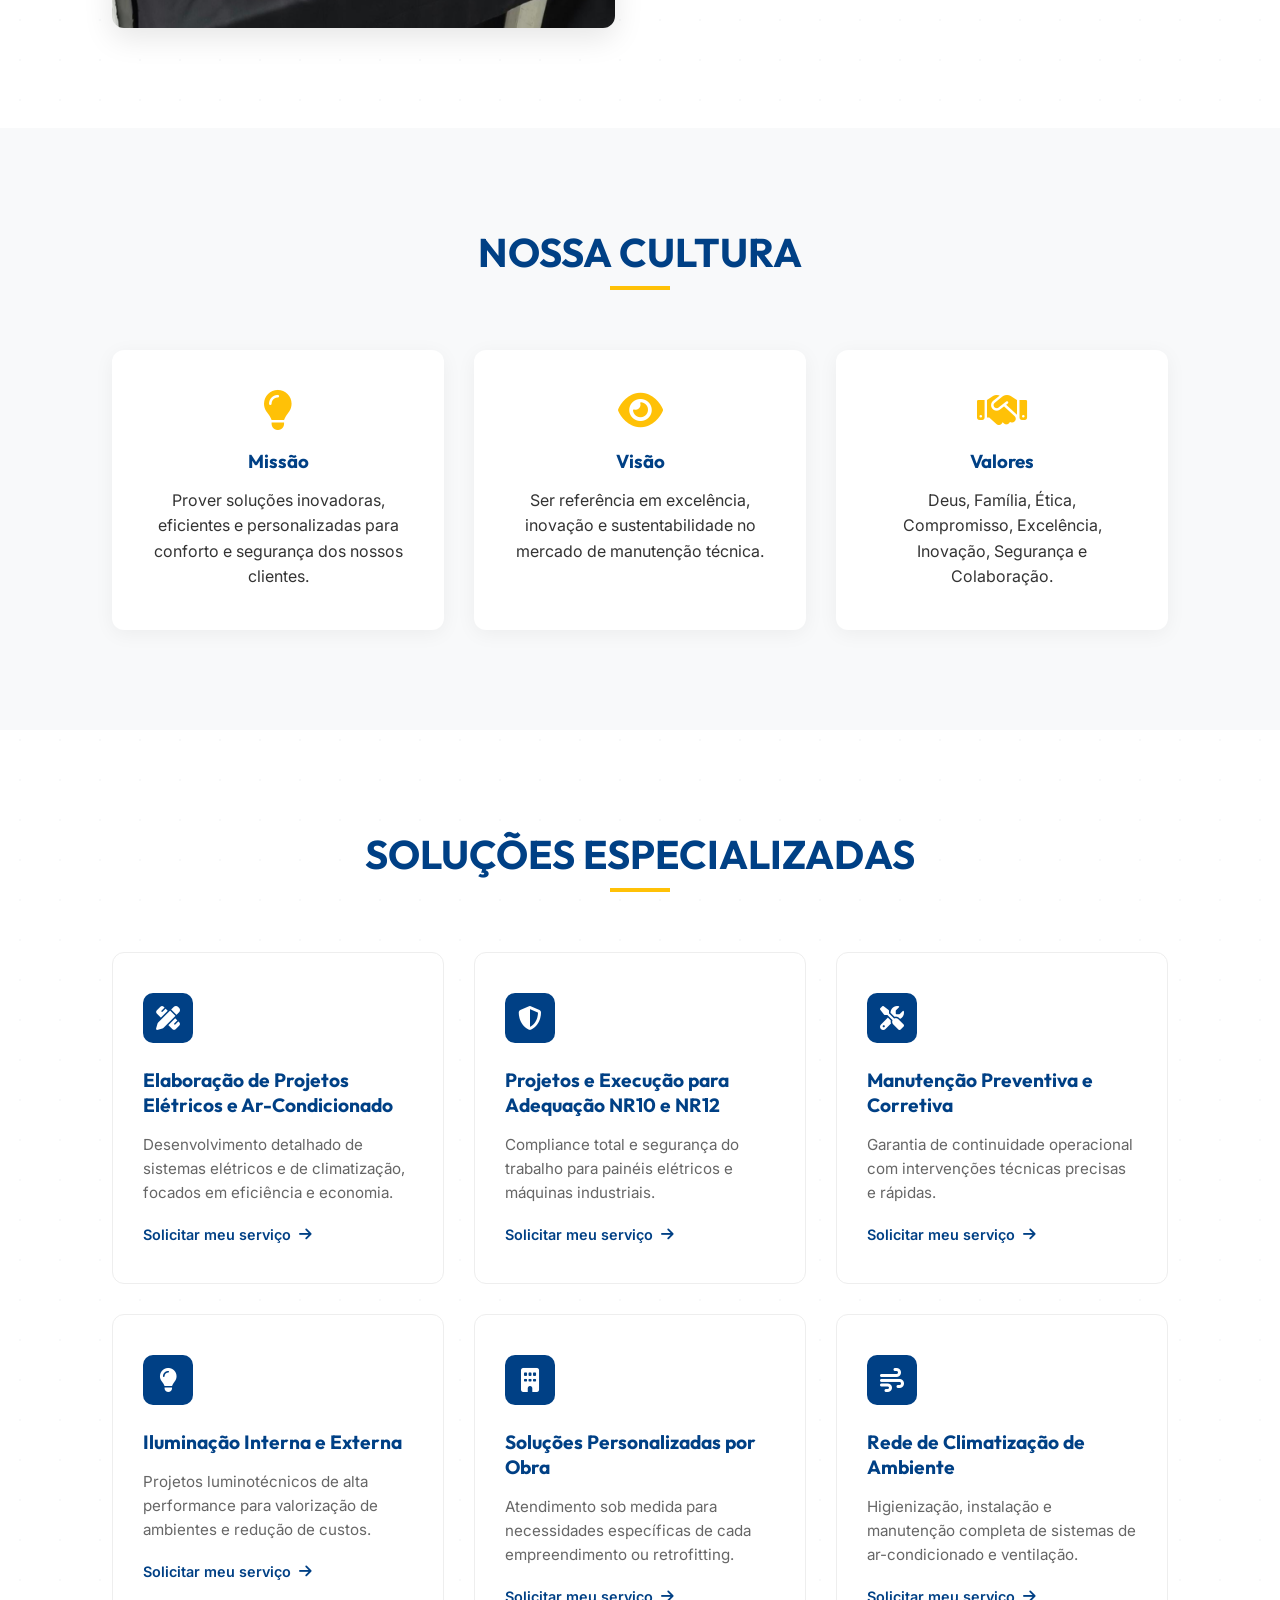
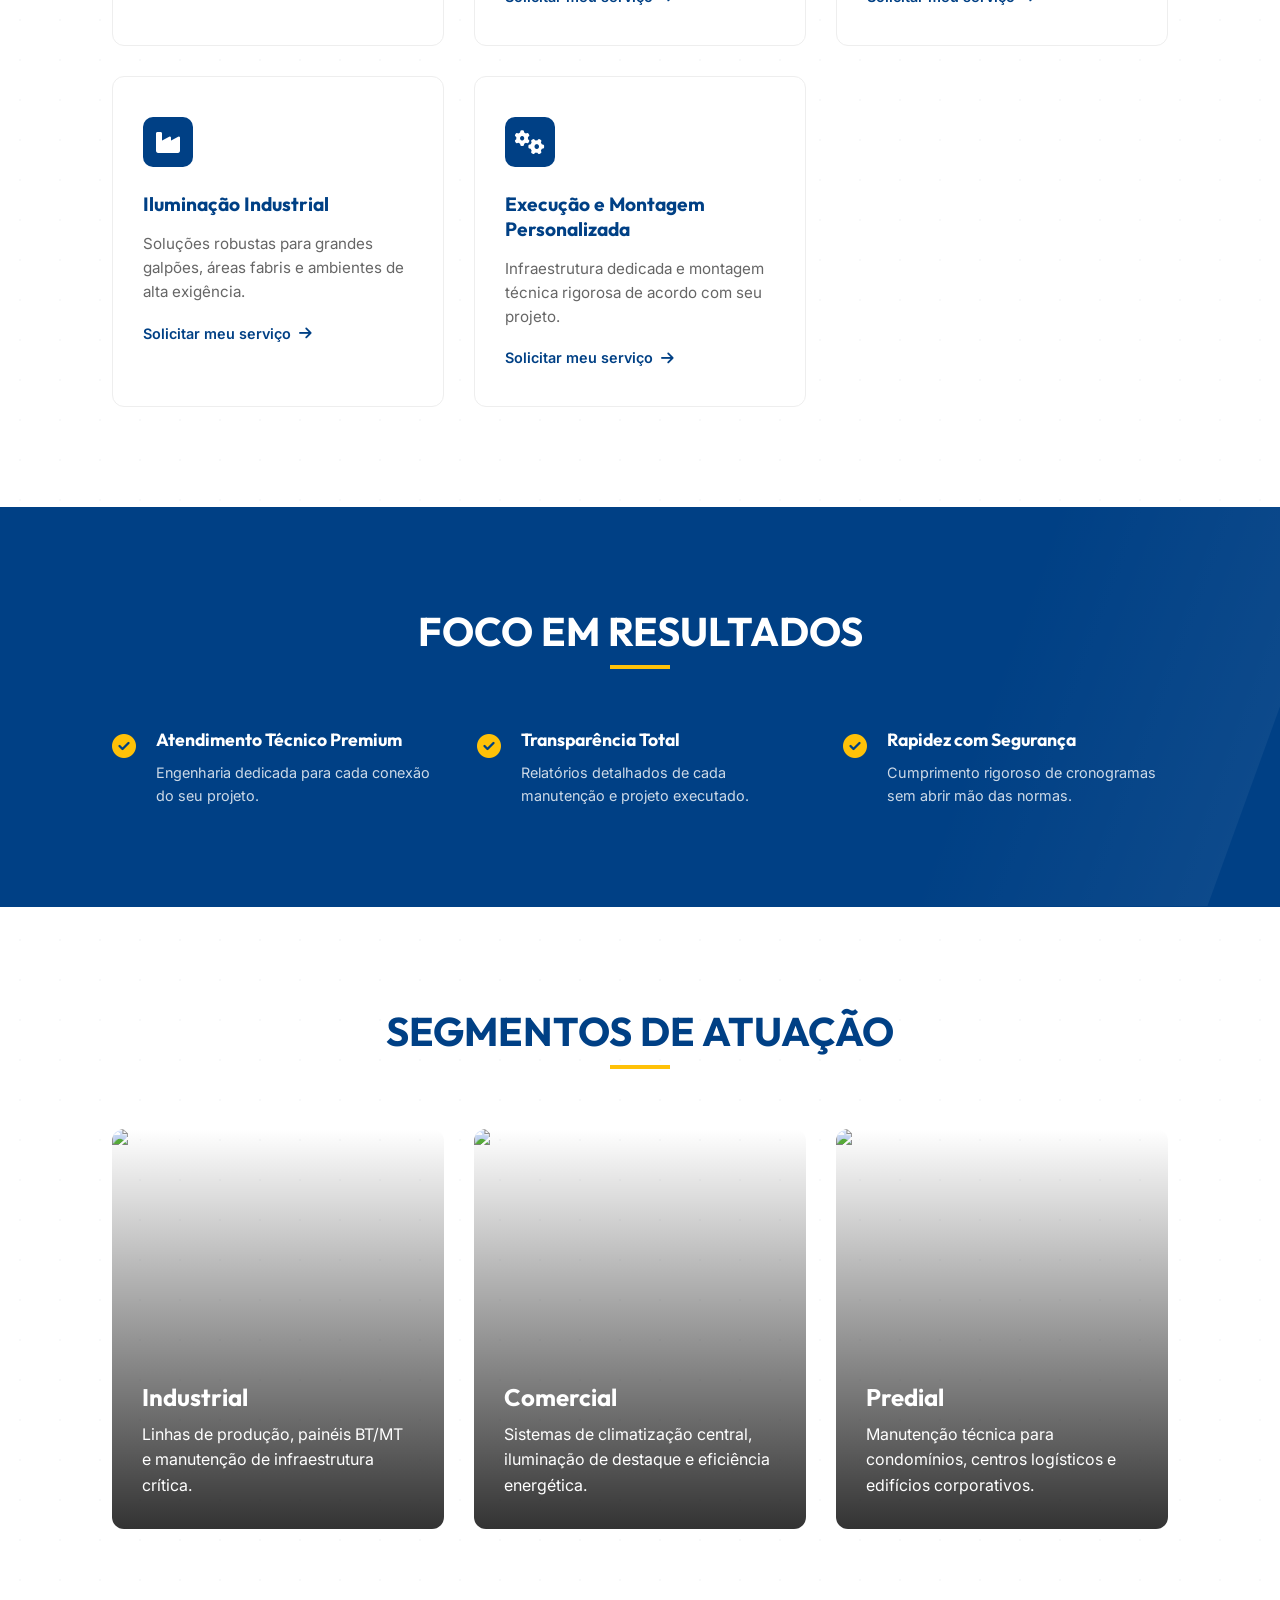
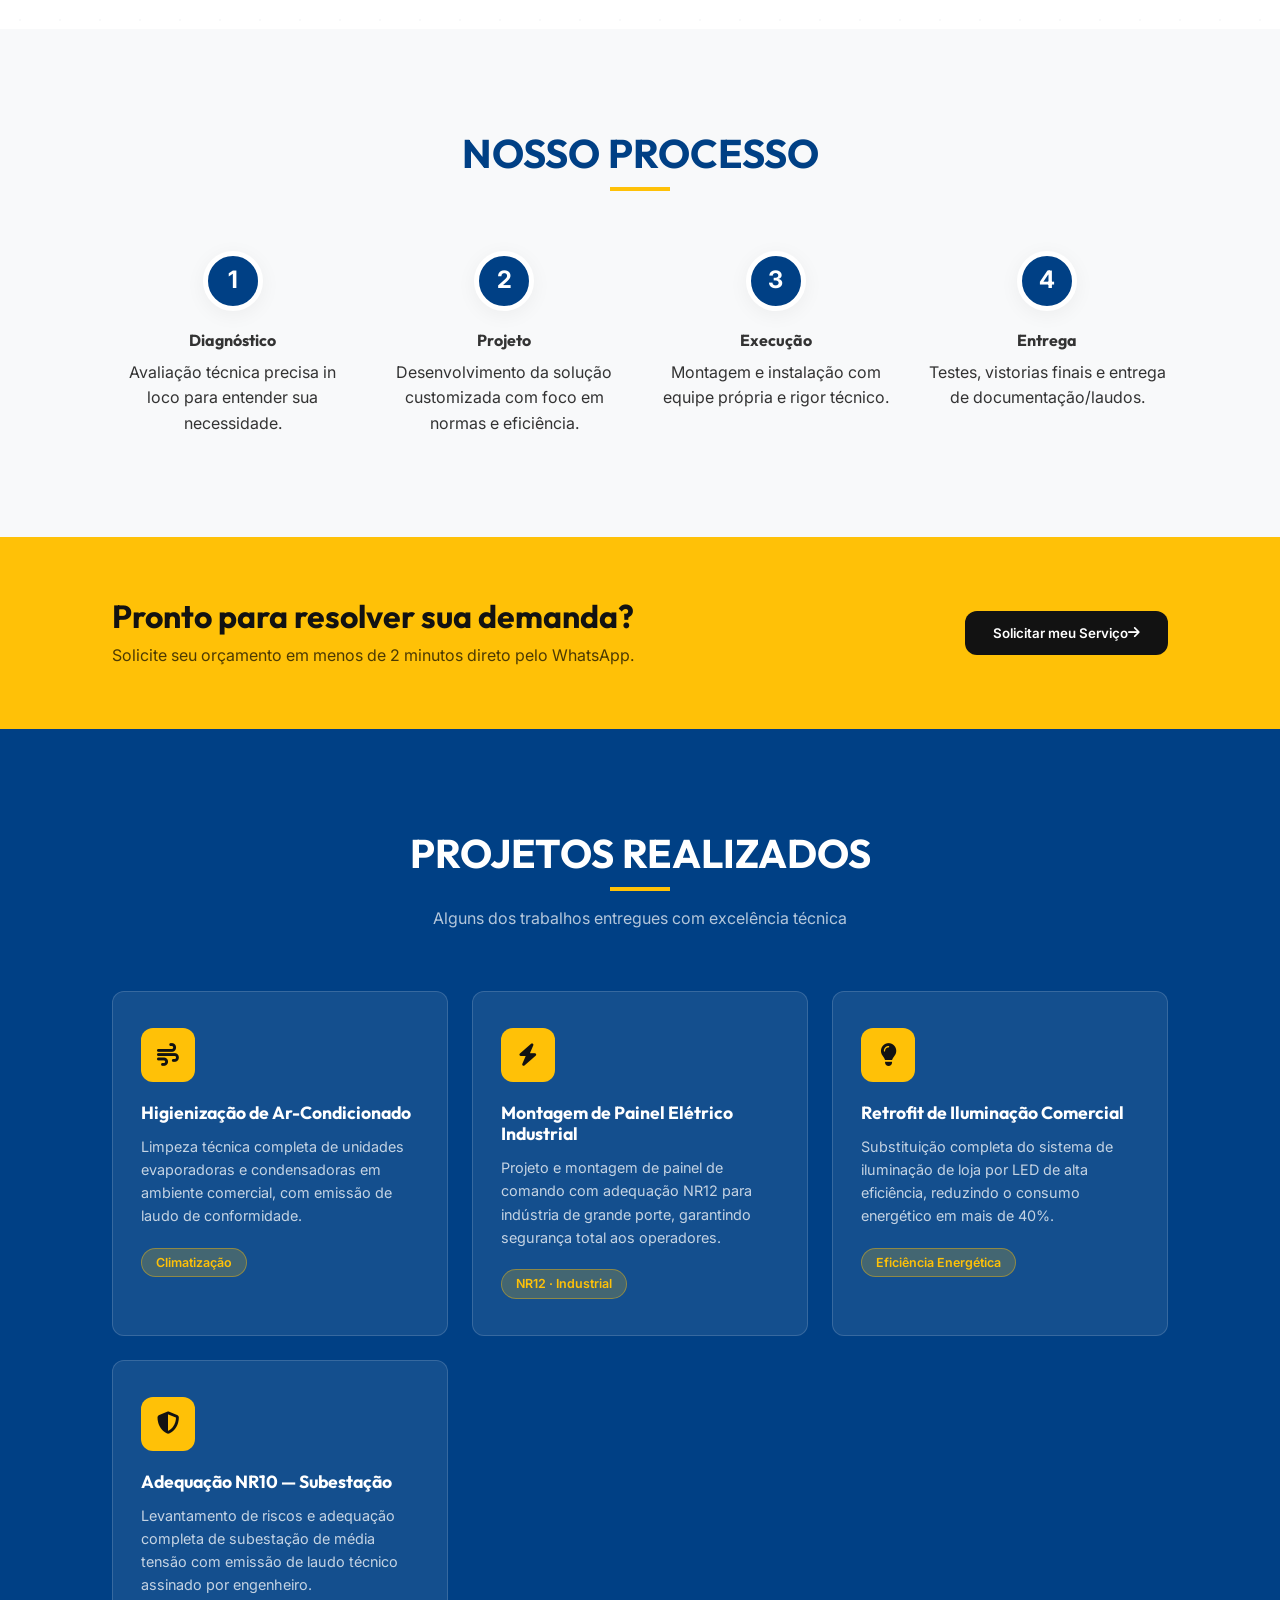
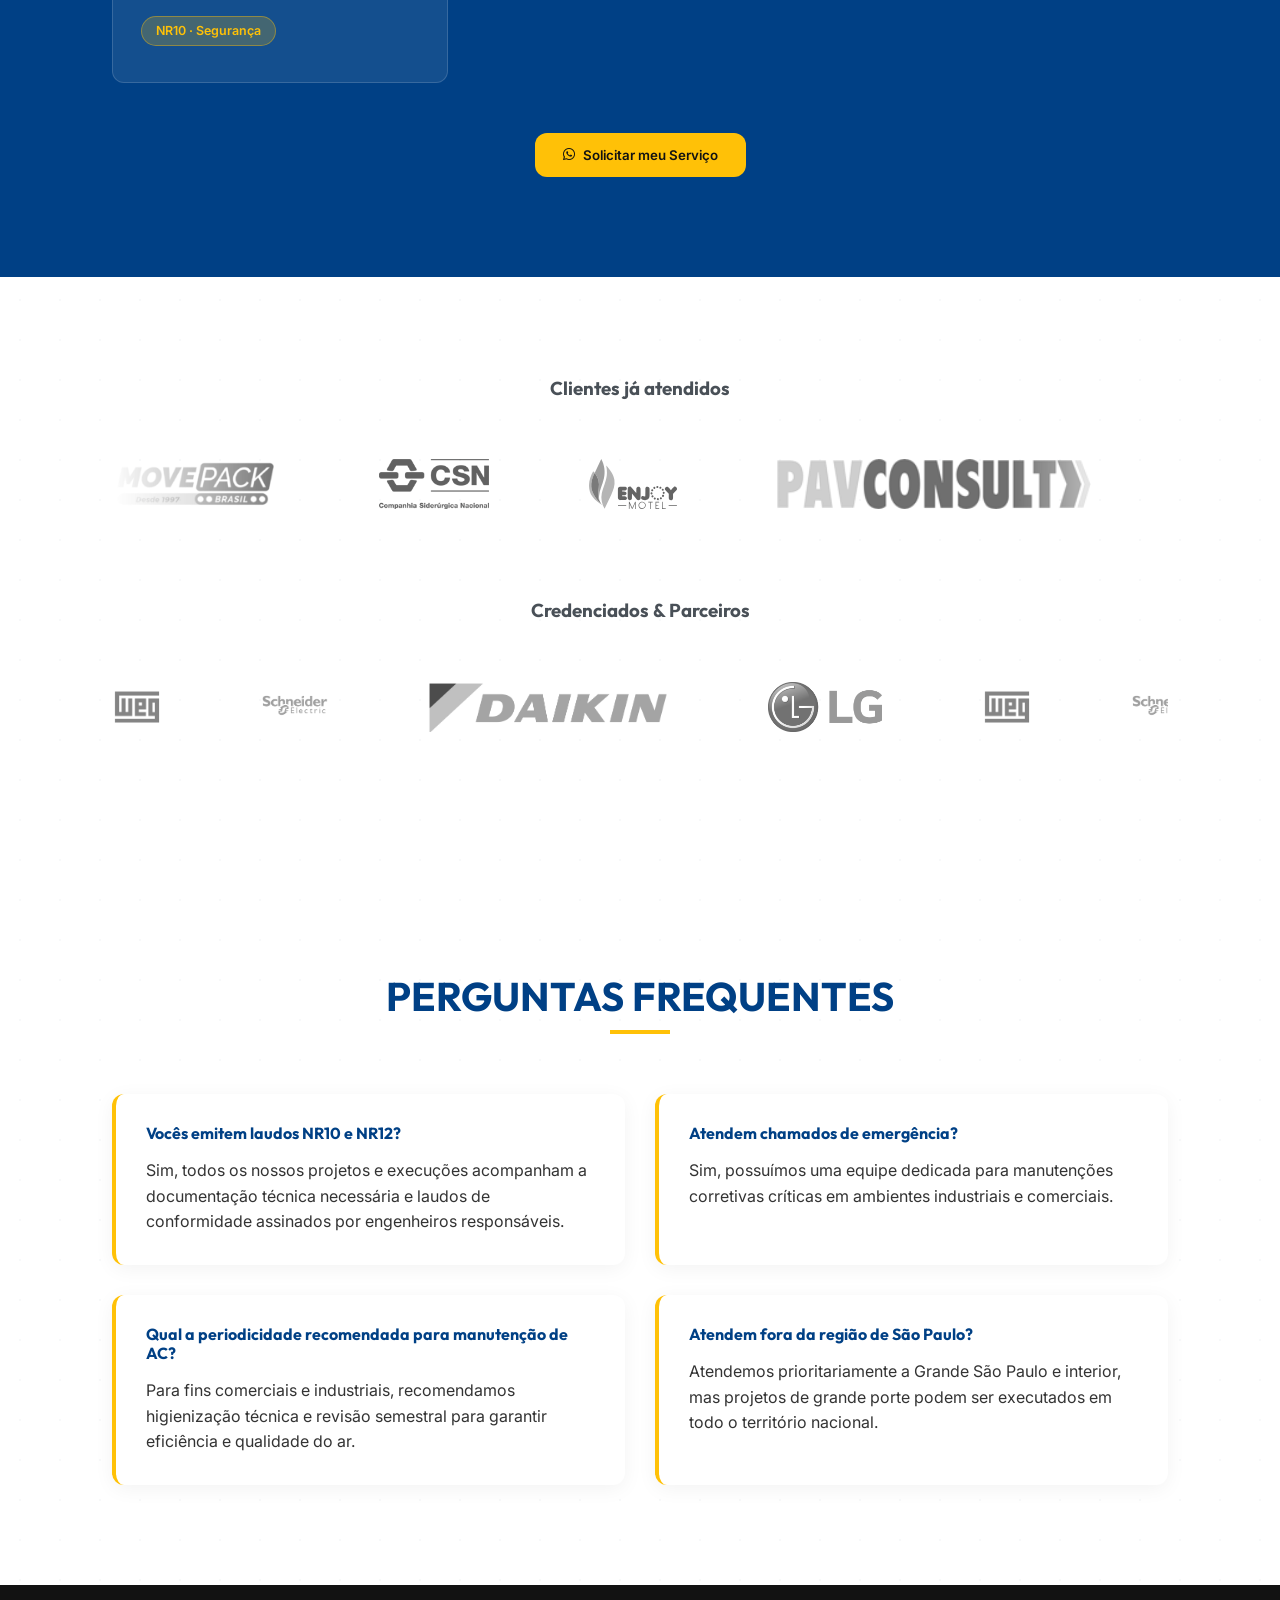
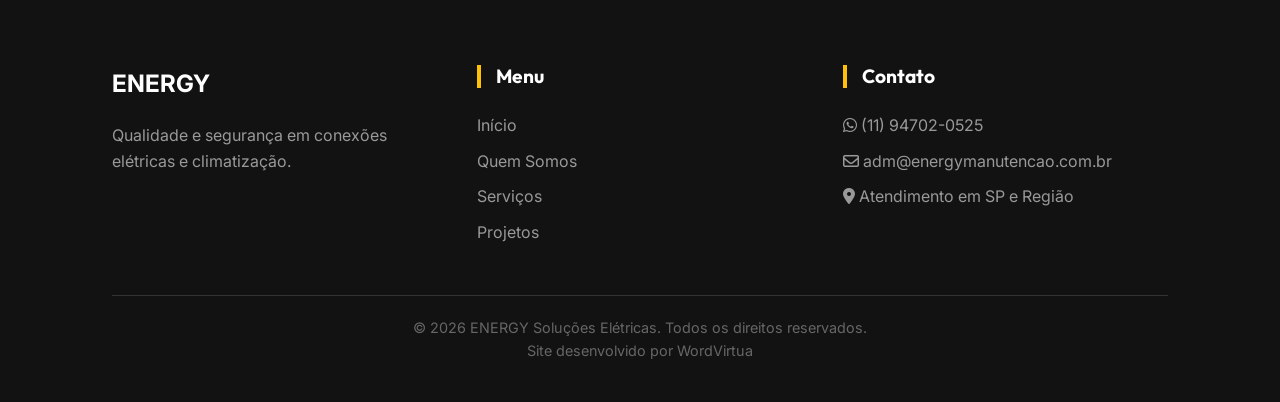
==== commit afe74ef9: "modified:   assets/css/style.css 	modified:   assets/js/main.js 	new file:   comprar-ar.html 	modifi" ====
--- a/index.html
+++ b/index.html
@@ -8,15 +8,236 @@
     <link rel="icon" type="image/png" href="assets/image/favicon.png">
     <meta name="description" content="Especialista em soluções elétricas e ar-condicionado industrial, predial e comercial. Confiança em cada conexão com conformidade NR10 e NR12.">
     <link rel="stylesheet" href="assets/css/style.css">
-    <!-- Font Awesome for icons -->
     <link rel="stylesheet" href="https://cdnjs.cloudflare.com/ajax/libs/font-awesome/6.4.0/css/all.min.css">
 </head>
 
 <body>
+
+    <!-- ===================== MODAL ===================== -->
+    <div class="modal-overlay" id="modalOverlay">
+        <div class="modal" id="modal">
+            <div class="modal-header">
+                <div class="modal-header-info">
+                    <h2 class="modal-title" id="modalTitle">O que você precisa?</h2>
+                    <p class="modal-subtitle" id="modalSubtitle">Selecione uma opção abaixo para começar</p>
+                </div>
+                <button class="modal-close" id="modalClose"><i class="fas fa-times"></i></button>
+                <div class="modal-steps-indicator" id="stepsIndicator"></div>
+            </div>
+
+            <!-- STEP 1: TIPO DE SERVIÇO -->
+            <div class="modal-step active" id="step1">
+                <p class="modal-step-label"><span class="step-dot">1</span> Qual serviço você precisa?</p>
+                <div class="modal-service-grid">
+                    <label class="modal-option" data-ac="false">
+                        <input type="radio" name="servico" value="Elaboração de Projeto Elétrico">
+                        <div class="modal-option-icon"><i class="fas fa-pencil-ruler"></i></div>
+                        <span>Projeto Elétrico</span>
+                    </label>
+                    <label class="modal-option" data-ac="false">
+                        <input type="radio" name="servico" value="Adequação NR10 / NR12">
+                        <div class="modal-option-icon"><i class="fas fa-shield-alt"></i></div>
+                        <span>NR10 / NR12</span>
+                    </label>
+                    <label class="modal-option" data-ac="false">
+                        <input type="radio" name="servico" value="Manutenção Elétrica Preventiva ou Corretiva">
+                        <div class="modal-option-icon"><i class="fas fa-tools"></i></div>
+                        <span>Manutenção Elétrica</span>
+                    </label>
+                    <label class="modal-option" data-ac="false">
+                        <input type="radio" name="servico" value="Projeto e Instalação de Iluminação">
+                        <div class="modal-option-icon"><i class="fas fa-lightbulb"></i></div>
+                        <span>Iluminação</span>
+                    </label>
+                    <label class="modal-option" data-ac="install">
+                        <input type="radio" name="servico" value="Instalação de Ar-Condicionado">
+                        <div class="modal-option-icon"><i class="fas fa-wind"></i></div>
+                        <span>Instalar Ar-Condicionado</span>
+                    </label>
+                    <label class="modal-option" data-ac="true">
+                        <input type="radio" name="servico" value="Manutenção de Ar-Condicionado">
+                        <div class="modal-option-icon"><i class="fas fa-calendar-check"></i></div>
+                        <span>Manutenção de AC</span>
+                    </label>
+                    <label class="modal-option" data-ac="true">
+                        <input type="radio" name="servico" value="Higienização de Ar-Condicionado">
+                        <div class="modal-option-icon"><i class="fas fa-spray-can"></i></div>
+                        <span>Higienização de AC</span>
+                    </label>
+                    <label class="modal-option" data-ac="false">
+                        <input type="radio" name="servico" value="Outro serviço">
+                        <div class="modal-option-icon"><i class="fas fa-ellipsis-h"></i></div>
+                        <span>Outro</span>
+                    </label>
+                </div>
+            </div>
+
+            <!-- STEP 1B: VOCÊ JÁ TEM UM APARELHO? (apenas Instalação de AC) -->
+            <div class="modal-step" id="step1b">
+                <div class="has-ac-question">
+                    <div class="has-ac-icon">
+                        <i class="fas fa-snowflake"></i>
+                    </div>
+                    <p class="modal-step-label" style="text-align:center; font-size:1.1rem;">Você já tem um aparelho de ar-condicionado?</p>
+                    <p class="modal-step-hint" style="text-align:center;">Isso nos ajuda a personalizar o seu orçamento.</p>
+                    <div class="has-ac-options">
+                        <button class="has-ac-btn" id="btnTemAC" data-has="sim">
+                            <i class="fas fa-check-circle"></i>
+                            <span>Sim, já tenho</span>
+                            <small>Quero instalar meu aparelho</small>
+                        </button>
+                        <button class="has-ac-btn" id="btnNaoTemAC" data-has="nao">
+                            <i class="fas fa-shopping-cart"></i>
+                            <span>Não tenho ainda</span>
+                            <small>Quero comprar + instalar</small>
+                        </button>
+                    </div>
+                </div>
+            </div>
+
+            <!-- STEP 2: MARCA DO SEU AR (quando usuário tem aparelho) -->
+            <div class="modal-step" id="step2">
+                <p class="modal-step-label"><span class="step-dot">2</span> Qual a marca do seu ar?</p>
+                <div class="modal-brand-grid">
+                    <label class="modal-brand-card">
+                        <input type="radio" name="marca" value="Daikin">
+                        <img src="assets/image/daikin.png" alt="Daikin">
+                        <span>Daikin</span>
+                    </label>
+                    <label class="modal-brand-card">
+                        <input type="radio" name="marca" value="LG">
+                        <img src="assets/image/lg.png" alt="LG">
+                        <span>LG</span>
+                    </label>
+                    <label class="modal-brand-card">
+                        <input type="radio" name="marca" value="Electrolux">
+                        <div class="modal-brand-icon-text">Electrolux</div>
+                        <span>Electrolux</span>
+                    </label>
+                    <label class="modal-brand-card">
+                        <input type="radio" name="marca" value="Samsung">
+                        <div class="modal-brand-icon-text">Samsung</div>
+                        <span>Samsung</span>
+                    </label>
+                    <label class="modal-brand-card">
+                        <input type="radio" name="marca" value="Midea">
+                        <div class="modal-brand-icon-text">Midea</div>
+                        <span>Midea</span>
+                    </label>
+                    <label class="modal-brand-card">
+                        <input type="radio" name="marca" value="Philco">
+                        <div class="modal-brand-icon-text">Philco</div>
+                        <span>Philco</span>
+                    </label>
+                    <label class="modal-brand-card">
+                        <input type="radio" name="marca" value="Carrier">
+                        <div class="modal-brand-icon-text">Carrier</div>
+                        <span>Carrier</span>
+                    </label>
+                    <label class="modal-brand-card modal-brand-neutral">
+                        <input type="radio" name="marca" value="Nenhuma das anteriores">
+                        <i class="fas fa-question-circle" style="font-size:2rem; color: var(--industrial-gray);"></i>
+                        <span>Nenhuma das anteriores</span>
+                    </label>
+                </div>
+            </div>
+
+            <!-- STEP 3: CAPACIDADE (apenas AC) -->
+            <div class="modal-step" id="step3">
+                <p class="modal-step-label"><span class="step-dot">3</span> Capacidade (BTUs)</p>
+                <p class="modal-step-hint">Não sabe o BTU? Selecione pela metragem do ambiente.</p>
+                <div class="modal-btu-grid">
+                    <label class="modal-btu-card">
+                        <input type="radio" name="btu" value="9.000 BTUs (até 15m²)">
+                        <span class="btu-value">9.000</span>
+                        <span class="btu-unit">BTUs</span>
+                        <span class="btu-area">Até 15m²</span>
+                    </label>
+                    <label class="modal-btu-card">
+                        <input type="radio" name="btu" value="12.000 BTUs (15 a 20m²)">
+                        <span class="btu-value">12.000</span>
+                        <span class="btu-unit">BTUs</span>
+                        <span class="btu-area">15 a 20m²</span>
+                    </label>
+                    <label class="modal-btu-card">
+                        <input type="radio" name="btu" value="18.000 BTUs (20 a 30m²)">
+                        <span class="btu-value">18.000</span>
+                        <span class="btu-unit">BTUs</span>
+                        <span class="btu-area">20 a 30m²</span>
+                    </label>
+                    <label class="modal-btu-card">
+                        <input type="radio" name="btu" value="24.000 BTUs (30 a 40m²)">
+                        <span class="btu-value">24.000</span>
+                        <span class="btu-unit">BTUs</span>
+                        <span class="btu-area">30 a 40m²</span>
+                    </label>
+                    <label class="modal-btu-card">
+                        <input type="radio" name="btu" value="36.000 BTUs (40 a 60m²)">
+                        <span class="btu-value">36.000</span>
+                        <span class="btu-unit">BTUs</span>
+                        <span class="btu-area">40 a 60m²</span>
+                    </label>
+                    <label class="modal-btu-card">
+                        <input type="radio" name="btu" value="60.000+ BTUs (acima de 60m²)">
+                        <span class="btu-value">60.000+</span>
+                        <span class="btu-unit">BTUs</span>
+                        <span class="btu-area">Acima de 60m²</span>
+                    </label>
+                </div>
+            </div>
+
+            <!-- STEP 4: TIPO DE EQUIPAMENTO (apenas AC) -->
+            <div class="modal-step" id="step4">
+                <p class="modal-step-label"><span class="step-dot">4</span> Tipo de equipamento</p>
+                <div class="modal-type-grid">
+                    <label class="modal-type-card">
+                        <input type="radio" name="tipo" value="Split Convencional">
+                        <i class="fas fa-wind"></i>
+                        <span>Split Convencional</span>
+                    </label>
+                    <label class="modal-type-card">
+                        <input type="radio" name="tipo" value="Split Inverter">
+                        <i class="fas fa-leaf"></i>
+                        <span>Split Inverter</span>
+                        <small>Mais econômico</small>
+                    </label>
+                    <label class="modal-type-card">
+                        <input type="radio" name="tipo" value="Cassete (teto)">
+                        <i class="fas fa-th"></i>
+                        <span>Cassete (teto)</span>
+                    </label>
+                    <label class="modal-type-card">
+                        <input type="radio" name="tipo" value="Piso-Teto">
+                        <i class="fas fa-arrows-alt-v"></i>
+                        <span>Piso-Teto</span>
+                    </label>
+                    <label class="modal-type-card">
+                        <input type="radio" name="tipo" value="Industrial / VRF">
+                        <i class="fas fa-industry"></i>
+                        <span>Industrial / VRF</span>
+                    </label>
+                </div>
+            </div>
+
+            <div class="modal-footer">
+                <button class="btn btn-outline" id="btnVoltar" style="display:none;">
+                    <i class="fas fa-arrow-left"></i> Voltar
+                </button>
+                <button class="btn btn-primary" id="btnProximo">
+                    Próximo <i class="fas fa-arrow-right"></i>
+                </button>
+                <button class="btn btn-whatsapp" id="btnEnviar" style="display:none;">
+                    <i class="fab fa-whatsapp"></i> Enviar para WhatsApp
+                </button>
+            </div>
+        </div>
+    </div>
+    <!-- ===================== FIM MODAL ===================== -->
+
     <header>
         <nav class="container">
             <div class="logo">
-                <img src="assets/image/logo.png" alt="">
+                <img src="assets/image/logo.png" alt="Energy">
             </div>
             <ul class="menu">
                 <li><a href="#home">Home</a></li>
@@ -24,31 +245,31 @@
                 <li><a href="#services">Serviços</a></li>
                 <li><a href="#projects">Projetos</a></li>
                 <li><a href="#contact">Contato</a></li>
+                <li><a href="#" class="nav-cta open-modal">Solicitar Serviço</a></li>
             </ul>
         </nav>
     </header>
 
+    <!-- HERO -->
     <section id="home" class="hero">
         <div class="video-bg">
-            <video autoplay muted loop playsinline poster="imagem-de-fallback.jpg">
+            <video autoplay muted loop playsinline poster="assets/image/empresario.jpeg">
                 <source src="assets/image/video_bg.mp4" type="video/mp4">
-                Seu navegador não suporta vídeos.
             </video>
         </div>
-
         <div class="hero-content">
             <h1>CONFIANÇA EM CADA CONEXÃO</h1>
             <p>Soluções em Elétrica e Ar-Condicionado para Indústrias, Comércios e Condomínios.</p>
-            <a href="https://wa.me/5511947012417" target="_blank" class="btn btn-primary">Solicitar Orçamento
-                Técnico</a>
-        </div>
-    </section>
-
+            <button class="btn btn-primary open-modal">Solicitar meu Serviço</button>
+        </div>
+    </section>
+
+    <!-- QUEM SOMOS -->
     <section id="about" class="about">
         <div class="container">
             <div class="about-grid">
                 <div class="about-image">
-                    <img src="assets/image/empresario.jpeg" alt="Equipe Técnica">
+                    <img src="assets/image/empresario.jpeg" alt="Equipe Técnica Energy">
                 </div>
                 <div class="about-text">
                     <div class="section-title" style="text-align: left;">
@@ -66,6 +287,7 @@
         </div>
     </section>
 
+    <!-- CULTURA -->
     <section class="culture">
         <div class="container border-container">
             <div class="section-title">
@@ -76,8 +298,7 @@
                 <div class="culture-card">
                     <i class="fas fa-lightbulb"></i>
                     <h3>Missão</h3>
-                    <p>Prover soluções inovadoras, eficientes e personalizadas para conforto e segurança dos nossos
-                        clientes.</p>
+                    <p>Prover soluções inovadoras, eficientes e personalizadas para conforto e segurança dos nossos clientes.</p>
                 </div>
                 <div class="culture-card">
                     <i class="fas fa-eye"></i>
@@ -93,6 +314,7 @@
         </div>
     </section>
 
+    <!-- SERVIÇOS -->
     <section id="services" class="services">
         <div class="container">
             <div class="section-title">
@@ -103,49 +325,56 @@
                 <div class="service-card">
                     <div class="icon"><i class="fas fa-pencil-ruler"></i></div>
                     <h3>Elaboração de Projetos Elétricos e Ar-Condicionado</h3>
-                    <p>Desenvolvimento detalhado de sistemas elétricos e de climatização, focados em eficiência e
-                        economia.</p>
+                    <p>Desenvolvimento detalhado de sistemas elétricos e de climatização, focados em eficiência e economia.</p>
+                    <button class="btn-service open-modal">Solicitar meu serviço <i class="fas fa-arrow-right"></i></button>
                 </div>
                 <div class="service-card">
                     <div class="icon"><i class="fas fa-shield-alt"></i></div>
                     <h3>Projetos e Execução para Adequação NR10 e NR12</h3>
                     <p>Compliance total e segurança do trabalho para painéis elétricos e máquinas industriais.</p>
+                    <button class="btn-service open-modal">Solicitar meu serviço <i class="fas fa-arrow-right"></i></button>
                 </div>
                 <div class="service-card">
                     <div class="icon"><i class="fas fa-tools"></i></div>
                     <h3>Manutenção Preventiva e Corretiva</h3>
                     <p>Garantia de continuidade operacional com intervenções técnicas precisas e rápidas.</p>
+                    <button class="btn-service open-modal">Solicitar meu serviço <i class="fas fa-arrow-right"></i></button>
                 </div>
                 <div class="service-card">
                     <div class="icon"><i class="fas fa-lightbulb"></i></div>
                     <h3>Iluminação Interna e Externa</h3>
-                    <p>Projetos luminotécnicos de alta performance para valorização de ambientes e redução de custos.
-                    </p>
+                    <p>Projetos luminotécnicos de alta performance para valorização de ambientes e redução de custos.</p>
+                    <button class="btn-service open-modal">Solicitar meu serviço <i class="fas fa-arrow-right"></i></button>
                 </div>
                 <div class="service-card">
                     <div class="icon"><i class="fas fa-building"></i></div>
                     <h3>Soluções Personalizadas por Obra</h3>
                     <p>Atendimento sob medida para necessidades específicas de cada empreendimento ou retrofitting.</p>
+                    <button class="btn-service open-modal">Solicitar meu serviço <i class="fas fa-arrow-right"></i></button>
                 </div>
                 <div class="service-card">
                     <div class="icon"><i class="fas fa-wind"></i></div>
                     <h3>Rede de Climatização de Ambiente</h3>
                     <p>Higienização, instalação e manutenção completa de sistemas de ar-condicionado e ventilação.</p>
+                    <button class="btn-service open-modal">Solicitar meu serviço <i class="fas fa-arrow-right"></i></button>
                 </div>
                 <div class="service-card">
                     <div class="icon"><i class="fas fa-industry"></i></div>
                     <h3>Iluminação Industrial</h3>
                     <p>Soluções robustas para grandes galpões, áreas fabris e ambientes de alta exigência.</p>
+                    <button class="btn-service open-modal">Solicitar meu serviço <i class="fas fa-arrow-right"></i></button>
                 </div>
                 <div class="service-card">
                     <div class="icon"><i class="fas fa-cogs"></i></div>
                     <h3>Execução e Montagem Personalizada</h3>
                     <p>Infraestrutura dedicada e montagem técnica rigorosa de acordo com seu projeto.</p>
-                </div>
-            </div>
-        </div>
-    </section>
-
+                    <button class="btn-service open-modal">Solicitar meu serviço <i class="fas fa-arrow-right"></i></button>
+                </div>
+            </div>
+        </div>
+    </section>
+
+    <!-- DIFERENCIAIS -->
     <section class="differences">
         <div class="container">
             <div class="section-title">
@@ -156,7 +385,7 @@
                 <div class="diff-item">
                     <i class="fas fa-check-circle"></i>
                     <div class="diff-content">
-                        <h4>Atendimento Técnica Premium</h4>
+                        <h4>Atendimento Técnico Premium</h4>
                         <p>Engenharia dedicada para cada conexão do seu projeto.</p>
                     </div>
                 </div>
@@ -178,6 +407,7 @@
         </div>
     </section>
 
+    <!-- SEGMENTOS -->
     <section class="industries">
         <div class="container">
             <div class="section-title">
@@ -186,24 +416,21 @@
             </div>
             <div class="industry-grid">
                 <div class="industry-card">
-                    <img src="https://images.unsplash.com/photo-1513828583688-c52646db42da?auto=format&fit=crop&q=80&w=800"
-                        alt="Industrial">
+                    <img src="https://images.unsplash.com/photo-1513828583688-c52646db42da?auto=format&fit=crop&q=80&w=800" alt="Industrial">
                     <div class="industry-content">
                         <h3>Industrial</h3>
                         <p>Linhas de produção, painéis BT/MT e manutenção de infraestrutura crítica.</p>
                     </div>
                 </div>
                 <div class="industry-card">
-                    <img src="https://images.unsplash.com/photo-1486406146926-c627a92ad1ab?auto=format&fit=crop&q=80&w=800"
-                        alt="Comercial">
+                    <img src="https://images.unsplash.com/photo-1486406146926-c627a92ad1ab?auto=format&fit=crop&q=80&w=800" alt="Comercial">
                     <div class="industry-content">
                         <h3>Comercial</h3>
                         <p>Sistemas de climatização central, iluminação de destaque e eficiência energética.</p>
                     </div>
                 </div>
                 <div class="industry-card">
-                    <img src="https://images.unsplash.com/photo-1545324418-cc1a3fa10c00?auto=format&fit=crop&q=80&w=800"
-                        alt="Predial">
+                    <img src="https://images.unsplash.com/photo-1545324418-cc1a3fa10c00?auto=format&fit=crop&q=80&w=800" alt="Predial">
                     <div class="industry-content">
                         <h3>Predial</h3>
                         <p>Manutenção técnica para condomínios, centros logísticos e edifícios corporativos.</p>
@@ -213,6 +440,7 @@
         </div>
     </section>
 
+    <!-- PROCESSO -->
     <section class="process">
         <div class="container">
             <div class="section-title">
@@ -243,52 +471,70 @@
             </div>
         </div>
     </section>
-    <div class="container">
-        <div class="section-title">
-            <h2>Galeria de Projetos</h2>
-            <div class="divider"></div>
-        </div>
-        <div class="gallery-grid">
-            <div class="gallery-item-full">
-                <h3>Higienização de Ar Condicionado</h3>
-                <div class="comparison-container">
-                    <div class="comparison-item">
-                        <span>ANTES</span>
-                        <img src="https://images.unsplash.com/photo-1563770660941-20978e870e26?auto=format&fit=crop&q=80&w=600"
-                            alt="Sujeira no Ar">
-                    </div>
-                    <div class="comparison-item">
-                        <span>DEPOIS</span>
-                        <img src="https://images.unsplash.com/photo-1563770660941-20978e870e26?auto=format&fit=crop&q=80&w=600"
-                            alt="Ar Limpo">
-                    </div>
-                </div>
-            </div>
-            <div class="gallery-item-full">
-                <h3>Montagem de Painel Industrial</h3>
-                <div class="comparison-container">
-                    <div class="comparison-item">
-                        <span>ANTES</span>
-                        <img src="https://images.unsplash.com/photo-1563770660941-20978e870e26?auto=format&fit=crop&q=80&w=600"
-                            alt="Painel Antigo">
-                    </div>
-                    <div class="comparison-item">
-                        <span>DEPOIS</span>
-                        <img src="https://images.unsplash.com/photo-1563770660941-20978e870e26?auto=format&fit=crop&q=80&w=600"
-                            alt="Painel Novo">
-                    </div>
-                </div>
-            </div>
-        </div>
-    </div>
-    </section>
-
+
+    <!-- CTA BANNER -->
+    <section class="cta-banner">
+        <div class="container">
+            <div class="cta-banner-content">
+                <div>
+                    <h2>Pronto para resolver sua demanda?</h2>
+                    <p>Solicite seu orçamento em menos de 2 minutos direto pelo WhatsApp.</p>
+                </div>
+                <button class="btn btn-primary open-modal">
+                    Solicitar meu Serviço <i class="fas fa-arrow-right"></i>
+                </button>
+            </div>
+        </div>
+    </section>
+
+    <!-- GALERIA DE PROJETOS -->
+    <section id="projects" class="gallery">
+        <div class="container">
+            <div class="section-title">
+                <h2>Projetos Realizados</h2>
+                <div class="divider"></div>
+                <p style="color: rgba(255,255,255,0.7); margin-top: 15px;">Alguns dos trabalhos entregues com excelência técnica</p>
+            </div>
+            <div class="project-cards">
+                <div class="project-card">
+                    <div class="project-card-icon"><i class="fas fa-wind"></i></div>
+                    <h3>Higienização de Ar-Condicionado</h3>
+                    <p>Limpeza técnica completa de unidades evaporadoras e condensadoras em ambiente comercial, com emissão de laudo de conformidade.</p>
+                    <span class="project-tag">Climatização</span>
+                </div>
+                <div class="project-card">
+                    <div class="project-card-icon"><i class="fas fa-bolt"></i></div>
+                    <h3>Montagem de Painel Elétrico Industrial</h3>
+                    <p>Projeto e montagem de painel de comando com adequação NR12 para indústria de grande porte, garantindo segurança total aos operadores.</p>
+                    <span class="project-tag">NR12 · Industrial</span>
+                </div>
+                <div class="project-card">
+                    <div class="project-card-icon"><i class="fas fa-lightbulb"></i></div>
+                    <h3>Retrofit de Iluminação Comercial</h3>
+                    <p>Substituição completa do sistema de iluminação de loja por LED de alta eficiência, reduzindo o consumo energético em mais de 40%.</p>
+                    <span class="project-tag">Eficiência Energética</span>
+                </div>
+                <div class="project-card">
+                    <div class="project-card-icon"><i class="fas fa-shield-alt"></i></div>
+                    <h3>Adequação NR10 — Subestação</h3>
+                    <p>Levantamento de riscos e adequação completa de subestação de média tensão com emissão de laudo técnico assinado por engenheiro.</p>
+                    <span class="project-tag">NR10 · Segurança</span>
+                </div>
+            </div>
+            <div style="text-align: center; margin-top: 50px;">
+                <button class="btn btn-primary open-modal">
+                    <i class="fab fa-whatsapp" style="margin-right: 8px;"></i> Solicitar meu Serviço
+                </button>
+            </div>
+        </div>
+    </section>
+
+    <!-- CLIENTES E PARCEIROS -->
     <section class="logos-section">
         <div class="container">
-            <h3 style="margin-bottom: 20px; color: var(--industrial-gray);">Clientes ja atendidos</h3>
+            <h3 style="margin-bottom: 20px; color: var(--industrial-gray);">Clientes já atendidos</h3>
             <div class="logos-slider">
                 <div class="logos-track">
-                    <!-- MOVEPACK, PRADA, Motel ENJOY, PAVConsult, ENGRENA Brasil, ERGAZI e TOTH Engenharia -->
                     <span><img src="assets/image/movepack.png" alt="MOVEPACK"></span>
                     <span><img src="assets/image/prada.png" alt="PRADA"></span>
                     <span><img src="assets/image/enjoy.svg" alt="Motel ENJOY"></span>
@@ -296,7 +542,6 @@
                     <span><img src="assets/image/Logo-ENGRENA-Brasil-1024x299.png" alt="ENGRENA Brasil"></span>
                     <span><img src="assets/image/ergazi.png" alt="ERGAZI"></span>
                     <span><img src="assets/image/toth.png" alt="TOTH Engenharia"></span>
-                    <!-- Duplicate for infinite scroll -->
                     <span><img src="assets/image/movepack.png" alt="MOVEPACK"></span>
                     <span><img src="assets/image/prada.png" alt="PRADA"></span>
                     <span><img src="assets/image/enjoy.svg" alt="Motel ENJOY"></span>
@@ -306,12 +551,9 @@
                     <span><img src="assets/image/toth.png" alt="TOTH Engenharia"></span>
                 </div>
             </div>
-
-            <h3 style="margin-top: 50px; margin-bottom: 20px; color: var(--industrial-gray);">Credenciados & Parceiros
-            </h3>
-            <div class="logos-slider" style="mask-image: none;">
+            <h3 style="margin-top: 50px; margin-bottom: 20px; color: var(--industrial-gray);">Credenciados & Parceiros</h3>
+            <div class="logos-slider" style="mask-image: none; -webkit-mask-image: none;">
                 <div class="logos-track">
-                    <!-- WEG, Schneider, Daikin e LG -->
                     <span><img src="assets/image/weg.png" alt="WEG"></span>
                     <span><img src="assets/image/schneider.png" alt="Schneider Electric"></span>
                     <span><img src="assets/image/daikin.png" alt="Daikin"></span>
@@ -325,6 +567,7 @@
         </div>
     </section>
 
+    <!-- FAQ -->
     <section class="faq">
         <div class="container">
             <div class="section-title">
@@ -334,64 +577,63 @@
             <div class="faq-grid">
                 <div class="faq-item">
                     <h4>Vocês emitem laudos NR10 e NR12?</h4>
-                    <p>Sim, todos os nossos projetos e execuções acompanham a documentação técnica necessária e laudos
-                        de conformidade assinados por engenheiros responsáveis.</p>
+                    <p>Sim, todos os nossos projetos e execuções acompanham a documentação técnica necessária e laudos de conformidade assinados por engenheiros responsáveis.</p>
                 </div>
                 <div class="faq-item">
                     <h4>Atendem chamados de emergência?</h4>
-                    <p>Sim, possuímos uma equipe dedicada para manutenções corretivas críticas em ambientes industriais
-                        e comerciais.</p>
+                    <p>Sim, possuímos uma equipe dedicada para manutenções corretivas críticas em ambientes industriais e comerciais.</p>
                 </div>
                 <div class="faq-item">
                     <h4>Qual a periodicidade recomendada para manutenção de AC?</h4>
-                    <p>Depende do uso e do ambiente, mas para fins comerciais e industriais, recomendamos a higienização
-                        técnica e revisão semestral.</p>
+                    <p>Para fins comerciais e industriais, recomendamos higienização técnica e revisão semestral para garantir eficiência e qualidade do ar.</p>
                 </div>
                 <div class="faq-item">
                     <h4>Atendem fora da região de São Paulo?</h4>
-                    <p>Atendemos prioritariamente a Grande São Paulo e interior, mas projetos de grande porte podem ser
-                        executados em todo o território nacional.</p>
-                </div>
-            </div>
-        </div>
-    </section>
-    <div class="container">
-        <div class="footer-grid">
-            <div class="footer-col">
-                <div class="logo" style="margin-bottom: 20px;">
-                    <span style="color: white;">ENERGY</span>
-                </div>
-                <p>Qualidade e segurança em conexões elétricas e climatização.</p>
-            </div>
-            <div class="footer-col">
-                <h3>Menu</h3>
-                <ul>
-                    <li><a href="#home">Início</a></li>
-                    <li><a href="#about">Quem Somos</a></li>
-                    <li><a href="#services">Serviços</a></li>
-                    <li><a href="#projects">Portfólio</a></li>
-                </ul>
-            </div>
-            <div class="footer-col">
-                <h3>Contato</h3>
-                <p><i class="fab fa-whatsapp"></i> (11) 94701-2417</p>
-                <p><i class="far fa-envelope"></i> adm@energymanutencao.com.br</p>
-                <p><i class="fas fa-map-marker-alt"></i> Atendimento em SP e Região</p>
-            </div>
-        </div>
-        <div class="footer-bottom">
-            &copy; 2026 ENERGY Soluções Elétricas. Todos os direitos reservados.
-            <br>Site desenvolvido pro <a href="https://www.instagram.com/wordvirtua/">WordVirtua</a>
-        </div>
-    </div>
+                    <p>Atendemos prioritariamente a Grande São Paulo e interior, mas projetos de grande porte podem ser executados em todo o território nacional.</p>
+                </div>
+            </div>
+        </div>
+    </section>
+
+    <!-- FOOTER -->
+    <footer id="contact">
+        <div class="container">
+            <div class="footer-grid">
+                <div class="footer-col">
+                    <div class="logo" style="margin-bottom: 20px;">
+                        <span style="color: white; font-size: 1.5rem; font-weight: 700;">ENERGY</span>
+                    </div>
+                    <p>Qualidade e segurança em conexões elétricas e climatização.</p>
+                </div>
+                <div class="footer-col">
+                    <h3>Menu</h3>
+                    <ul>
+                        <li><a href="#home">Início</a></li>
+                        <li><a href="#about">Quem Somos</a></li>
+                        <li><a href="#services">Serviços</a></li>
+                        <li><a href="#projects">Projetos</a></li>
+                    </ul>
+                </div>
+                <div class="footer-col">
+                    <h3>Contato</h3>
+                    <p><i class="fab fa-whatsapp"></i> (11) 94702-0525</p>
+                    <p><i class="far fa-envelope"></i> adm@energymanutencao.com.br</p>
+                    <p><i class="fas fa-map-marker-alt"></i> Atendimento em SP e Região</p>
+                </div>
+            </div>
+            <div class="footer-bottom">
+                &copy; 2026 ENERGY Soluções Elétricas. Todos os direitos reservados.
+                <br>Site desenvolvido por <a href="https://www.instagram.com/wordvirtua/" target="_blank">WordVirtua</a>
+            </div>
+        </div>
     </footer>
 
+    <!-- BOTÕES FLUTUANTES -->
     <div class="emergency-float">
-
-        <a href="https://wa.me/5511947012417" target="_blank" class="whatsapp-float">
+        <a href="https://wa.me/5511947020525" target="_blank" class="whatsapp-float">
             <i class="fab fa-whatsapp"></i>
         </a>
-        <a href="tel:+5511947012417" class="emergency-btn">
+        <a href="tel:+5511947020525" class="emergency-btn">
             <i class="fas fa-exclamation-triangle"></i>
             <span>Emergência / Manutenção Corretiva</span>
         </a>
@@ -400,4 +642,4 @@
     <script src="assets/js/main.js"></script>
 </body>
 
-</html>+</html>
--- a/assets/css/style.css
+++ b/assets/css/style.css
@@ -730,6 +730,1096 @@
     font-size: 0.9rem;
 }
 
+/* =====================
+   NAV CTA
+   ===================== */
+.nav-cta {
+    background: var(--emergency-yellow);
+    color: var(--black) !important;
+    padding: 10px 20px;
+    border-radius: var(--border-radius);
+    font-weight: 700 !important;
+}
+
+.nav-cta:hover {
+    background: var(--emergency-yellow-hover);
+    transform: translateY(-1px);
+}
+
+/* =====================
+   SERVICE CARD BUTTON
+   ===================== */
+.btn-service {
+    display: inline-flex;
+    align-items: center;
+    gap: 8px;
+    margin-top: 20px;
+    background: none;
+    border: none;
+    color: var(--primary-blue);
+    font-weight: 600;
+    font-size: 0.9rem;
+    cursor: pointer;
+    font-family: var(--font-body);
+    padding: 0;
+    transition: var(--transition);
+}
+
+.btn-service:hover {
+    gap: 12px;
+    color: var(--primary-blue-dark);
+}
+
+/* =====================
+   CTA BANNER
+   ===================== */
+.cta-banner {
+    background: var(--emergency-yellow);
+    padding: 60px 5%;
+}
+
+.cta-banner-content {
+    display: flex;
+    align-items: center;
+    justify-content: space-between;
+    gap: 40px;
+    flex-wrap: wrap;
+}
+
+.cta-banner-content h2 {
+    font-size: 2rem;
+    color: var(--black);
+    margin-bottom: 8px;
+}
+
+.cta-banner-content p {
+    color: rgba(0,0,0,0.7);
+    font-size: 1rem;
+}
+
+.cta-banner .btn-primary {
+    background: var(--black);
+    color: var(--white);
+    white-space: nowrap;
+    flex-shrink: 0;
+}
+
+.cta-banner .btn-primary:hover {
+    background: var(--primary-blue);
+}
+
+/* =====================
+   MODAL
+   ===================== */
+.modal-overlay {
+    position: fixed;
+    inset: 0;
+    background: rgba(0, 0, 0, 0.6);
+    z-index: 20000;
+    display: flex;
+    align-items: center;
+    justify-content: center;
+    padding: 20px;
+    opacity: 0;
+    pointer-events: none;
+    transition: opacity 0.3s ease;
+    backdrop-filter: blur(4px);
+}
+
+.modal-overlay.active {
+    opacity: 1;
+    pointer-events: all;
+}
+
+.modal {
+    background: white;
+    border-radius: 20px;
+    width: 100%;
+    max-width: 620px;
+    max-height: 90vh;
+    overflow-y: auto;
+    box-shadow: 0 30px 80px rgba(0,0,0,0.25);
+    transform: translateY(30px);
+    transition: transform 0.3s ease;
+}
+
+.modal-overlay.active .modal {
+    transform: translateY(0);
+}
+
+.modal-header {
+    display: grid;
+    grid-template-columns: 1fr auto;
+    grid-template-rows: auto auto;
+    gap: 0;
+    padding: 24px 24px 0;
+    position: sticky;
+    top: 0;
+    background: white;
+    z-index: 1;
+    border-radius: 20px 20px 0 0;
+}
+
+.modal-header-info {
+    grid-column: 1;
+    grid-row: 1;
+    padding-bottom: 16px;
+}
+
+.modal-title {
+    font-size: 1.25rem;
+    color: var(--primary-blue);
+    margin-bottom: 4px;
+    transition: all 0.3s ease;
+}
+
+.modal-subtitle {
+    font-size: 0.85rem;
+    color: var(--text-muted);
+    transition: all 0.3s ease;
+}
+
+.modal-steps-indicator {
+    grid-column: 1 / -1;
+    grid-row: 2;
+    display: flex;
+    align-items: center;
+    gap: 0;
+    padding-bottom: 16px;
+    border-bottom: 1px solid #eee;
+}
+
+.step-dot-nav {
+    width: 32px;
+    height: 32px;
+    border-radius: 50%;
+    display: flex;
+    align-items: center;
+    justify-content: center;
+    font-size: 0.8rem;
+    font-weight: 700;
+    background: #f0f0f0;
+    color: #aaa;
+    transition: all 0.3s ease;
+    flex-shrink: 0;
+    font-family: var(--font-heading);
+}
+
+.step-dot-nav.active {
+    background: var(--primary-blue);
+    color: white;
+    box-shadow: 0 0 0 4px rgba(0,64,133,0.15);
+}
+
+.step-dot-nav.done {
+    background: #25d366;
+    color: white;
+}
+
+.step-connector {
+    flex: 1;
+    height: 3px;
+    background: #f0f0f0;
+    transition: background 0.3s ease;
+    min-width: 20px;
+}
+
+.step-connector.done {
+    background: #25d366;
+}
+
+.modal-close {
+    background: #f5f5f5;
+    border: none;
+    width: 36px;
+    height: 36px;
+    border-radius: 50%;
+    cursor: pointer;
+    font-size: 0.9rem;
+    color: var(--industrial-gray);
+    display: flex;
+    align-items: center;
+    justify-content: center;
+    flex-shrink: 0;
+    margin-left: 16px;
+    transition: var(--transition);
+}
+
+.modal-close:hover {
+    background: #e0e0e0;
+}
+
+.modal-step {
+    display: none;
+    padding: 24px;
+    animation: slideIn 0.3s ease;
+}
+
+.modal-step.active {
+    display: block;
+}
+
+@keyframes slideIn {
+    from { opacity: 0; transform: translateX(20px); }
+    to   { opacity: 1; transform: translateX(0); }
+}
+
+.modal-step-label {
+    font-weight: 700;
+    font-size: 1.05rem;
+    color: var(--text-color);
+    margin-bottom: 20px;
+    display: flex;
+    align-items: center;
+    gap: 10px;
+}
+
+.step-dot {
+    display: inline-flex;
+    align-items: center;
+    justify-content: center;
+    width: 28px;
+    height: 28px;
+    background: var(--primary-blue);
+    color: white;
+    border-radius: 50%;
+    font-size: 0.85rem;
+    font-weight: 700;
+    flex-shrink: 0;
+}
+
+.modal-step-hint {
+    font-size: 0.85rem;
+    color: var(--text-muted);
+    margin-bottom: 20px;
+    margin-top: -12px;
+}
+
+/* Modal service grid */
+.modal-service-grid {
+    display: grid;
+    grid-template-columns: repeat(auto-fill, minmax(130px, 1fr));
+    gap: 12px;
+}
+
+.modal-option {
+    display: flex;
+    flex-direction: column;
+    align-items: center;
+    gap: 10px;
+    padding: 18px 10px;
+    background: #f8f9fa;
+    border: 2px solid #e0e0e0;
+    border-radius: 12px;
+    cursor: pointer;
+    transition: all 0.2s ease;
+    text-align: center;
+    user-select: none;
+}
+
+.modal-option:hover {
+    border-color: #b0c4de;
+    background: #f0f4fa;
+    transform: translateY(-2px);
+}
+
+.modal-option input[type="radio"] { display: none; }
+
+.modal-option-icon {
+    width: 44px;
+    height: 44px;
+    background: white;
+    border-radius: 10px;
+    display: flex;
+    align-items: center;
+    justify-content: center;
+    font-size: 1.3rem;
+    color: var(--industrial-gray);
+    box-shadow: var(--shadow-subtle);
+    transition: all 0.2s ease;
+}
+
+.modal-option span {
+    font-size: 0.82rem;
+    font-weight: 600;
+    color: var(--text-color);
+    line-height: 1.3;
+}
+
+.modal-option.selected {
+    border-color: var(--primary-blue);
+    background: #eef3fb;
+    transform: translateY(-2px);
+    box-shadow: 0 4px 14px rgba(0,64,133,0.15);
+}
+
+.modal-option.selected .modal-option-icon {
+    background: var(--primary-blue);
+    color: white;
+}
+
+/* Modal brand grid */
+.modal-brand-grid {
+    display: flex;
+    flex-wrap: wrap;
+    gap: 12px;
+}
+
+.modal-brand-card {
+    display: flex;
+    flex-direction: column;
+    align-items: center;
+    justify-content: center;
+    gap: 8px;
+    padding: 16px 20px;
+    background: #f8f9fa;
+    border: 2px solid #e0e0e0;
+    border-radius: 12px;
+    cursor: pointer;
+    transition: var(--transition);
+    min-width: 110px;
+}
+
+.modal-brand-card input[type="radio"] { display: none; }
+
+.modal-brand-card img {
+    height: 30px;
+    width: auto;
+    object-fit: contain;
+}
+
+.modal-brand-neutral i {
+    font-size: 1.8rem;
+    color: #bbb;
+}
+
+.modal-brand-card span {
+    font-size: 0.82rem;
+    font-weight: 600;
+    color: var(--text-muted);
+}
+
+.modal-brand-card:hover { border-color: #b0c4de; transform: translateY(-2px); }
+
+.modal-brand-card.selected {
+    border-color: var(--primary-blue);
+    background: #eef3fb;
+    transform: translateY(-2px);
+    box-shadow: 0 4px 14px rgba(0,64,133,0.15);
+}
+
+/* Modal BTU grid */
+.modal-btu-grid {
+    display: flex;
+    flex-wrap: wrap;
+    gap: 12px;
+}
+
+.modal-btu-card {
+    display: flex;
+    flex-direction: column;
+    align-items: center;
+    padding: 16px 18px;
+    background: #f8f9fa;
+    border: 2px solid #e0e0e0;
+    border-radius: 12px;
+    cursor: pointer;
+    transition: var(--transition);
+    min-width: 100px;
+    text-align: center;
+}
+
+.modal-btu-card input[type="radio"] { display: none; }
+
+.modal-btu-card .btu-value {
+    font-size: 1.2rem;
+    font-weight: 700;
+    color: var(--primary-blue);
+}
+
+.modal-btu-card .btu-unit {
+    font-size: 0.72rem;
+    color: var(--text-muted);
+}
+
+.modal-btu-card .btu-area {
+    font-size: 0.75rem;
+    font-weight: 600;
+    background: white;
+    padding: 2px 8px;
+    border-radius: 20px;
+    margin-top: 4px;
+    color: var(--industrial-gray);
+}
+
+.modal-btu-card:hover { border-color: #b0c4de; transform: translateY(-2px); }
+
+.modal-btu-card.selected {
+    border-color: var(--primary-blue);
+    background: #eef3fb;
+    transform: translateY(-2px);
+    box-shadow: 0 4px 14px rgba(0,64,133,0.15);
+}
+
+.modal-btu-card.selected .btu-area {
+    background: var(--primary-blue);
+    color: white;
+}
+
+/* Modal type grid */
+.modal-type-grid {
+    display: flex;
+    flex-wrap: wrap;
+    gap: 12px;
+}
+
+.modal-type-card {
+    display: flex;
+    flex-direction: column;
+    align-items: center;
+    gap: 8px;
+    padding: 18px 20px;
+    background: #f8f9fa;
+    border: 2px solid #e0e0e0;
+    border-radius: 12px;
+    cursor: pointer;
+    transition: var(--transition);
+    min-width: 120px;
+    text-align: center;
+}
+
+.modal-type-card input[type="radio"] { display: none; }
+
+.modal-type-card i {
+    font-size: 1.6rem;
+    color: var(--industrial-gray);
+}
+
+.modal-type-card span {
+    font-size: 0.85rem;
+    font-weight: 600;
+    color: var(--text-color);
+}
+
+.modal-type-card small {
+    font-size: 0.75rem;
+    color: #25a244;
+    font-weight: 600;
+}
+
+.modal-type-card:hover { border-color: #b0c4de; transform: translateY(-2px); }
+
+.modal-type-card.selected {
+    border-color: var(--primary-blue);
+    background: #eef3fb;
+    transform: translateY(-2px);
+    box-shadow: 0 4px 14px rgba(0,64,133,0.15);
+}
+
+.modal-type-card.selected i {
+    color: var(--primary-blue);
+}
+
+/* Has AC Question (Step 1b) */
+.has-ac-question {
+    display: flex;
+    flex-direction: column;
+    align-items: center;
+    padding: 10px 0;
+}
+
+.has-ac-icon {
+    width: 60px;
+    height: 60px;
+    background: #eef3fb;
+    color: var(--primary-blue);
+    border-radius: 50%;
+    display: flex;
+    align-items: center;
+    justify-content: center;
+    font-size: 1.8rem;
+    margin-bottom: 20px;
+}
+
+.has-ac-options {
+    display: flex;
+    flex-direction: column;
+    gap: 15px;
+    width: 100%;
+    max-width: 400px;
+    margin-top: 10px;
+}
+
+.has-ac-btn {
+    display: flex;
+    flex-direction: column;
+    align-items: center;
+    padding: 20px;
+    background: #f8f9fa;
+    border: 2px solid #e0e0e0;
+    border-radius: 12px;
+    cursor: pointer;
+    transition: var(--transition);
+    font-family: var(--font-body);
+}
+
+.has-ac-btn i {
+    font-size: 2rem;
+    color: var(--industrial-gray);
+    margin-bottom: 10px;
+    transition: var(--transition);
+}
+
+.has-ac-btn span {
+    font-size: 1.1rem;
+    font-weight: 700;
+    color: var(--text-color);
+}
+
+.has-ac-btn small {
+    font-size: 0.85rem;
+    color: var(--text-muted);
+    margin-top: 4px;
+}
+
+.has-ac-btn:hover {
+    border-color: #b0c4de;
+    transform: translateY(-2px);
+}
+
+.has-ac-btn.selected {
+    border-color: var(--primary-blue);
+    background: #eef3fb;
+    box-shadow: 0 4px 14px rgba(0,64,133,0.15);
+}
+
+.has-ac-btn.selected i {
+    color: var(--primary-blue);
+}
+
+.modal-brand-icon-text {
+    font-weight: 800;
+    font-size: 1.1rem;
+    color: var(--primary-blue);
+    display: flex;
+    align-items: center;
+    justify-content: center;
+    height: 30px;
+}
+
+/* Modal footer */
+.modal-footer {
+    display: flex;
+    justify-content: flex-end;
+    align-items: center;
+    gap: 12px;
+    padding: 20px 28px;
+    border-top: 1px solid #eee;
+    position: sticky;
+    bottom: 0;
+    background: white;
+    border-radius: 0 0 20px 20px;
+}
+
+.btn-outline {
+    background: white;
+    border: 2px solid #e0e0e0;
+    color: var(--industrial-gray);
+    padding: 12px 24px;
+    border-radius: var(--border-radius);
+    font-weight: 600;
+    cursor: pointer;
+    transition: var(--transition);
+    font-family: var(--font-body);
+    display: inline-flex;
+    align-items: center;
+    gap: 8px;
+}
+
+.btn-outline:hover {
+    border-color: var(--primary-blue);
+    color: var(--primary-blue);
+}
+
+.btn-whatsapp {
+    display: inline-flex;
+    align-items: center;
+    gap: 10px;
+    background: #25d366;
+    color: white;
+    padding: 14px 28px;
+    border-radius: var(--border-radius);
+    font-size: 1rem;
+    font-weight: 700;
+    border: none;
+    cursor: pointer;
+    transition: var(--transition);
+    font-family: var(--font-body);
+}
+
+.btn-whatsapp:hover {
+    background: #1da851;
+    transform: translateY(-2px);
+    box-shadow: 0 10px 30px rgba(37,211,102,0.4);
+}
+
+.btn-whatsapp i { font-size: 1.2rem; }
+
+/* Footer list */
+.footer-col ul li { margin-bottom: 10px; }
+.footer-col ul li a { color: #999; transition: var(--transition); }
+.footer-col ul li a:hover { color: var(--emergency-yellow); }
+
+/* =====================
+   GALERIA — PROJECT CARDS
+   ===================== */
+.gallery {
+    padding: var(--section-padding);
+    background: var(--primary-blue);
+    color: var(--white);
+}
+
+.gallery .section-title h2 {
+    color: var(--white);
+}
+
+.project-cards {
+    display: grid;
+    grid-template-columns: repeat(auto-fit, minmax(260px, 1fr));
+    gap: 24px;
+}
+
+.project-card {
+    background: rgba(255, 255, 255, 0.08);
+    border: 1px solid rgba(255, 255, 255, 0.15);
+    border-radius: var(--border-radius);
+    padding: 36px 28px;
+    transition: var(--transition);
+}
+
+.project-card:hover {
+    background: rgba(255, 255, 255, 0.14);
+    transform: translateY(-5px);
+}
+
+.project-card-icon {
+    width: 54px;
+    height: 54px;
+    background: var(--emergency-yellow);
+    border-radius: 12px;
+    display: flex;
+    align-items: center;
+    justify-content: center;
+    font-size: 1.4rem;
+    color: var(--black);
+    margin-bottom: 20px;
+}
+
+.project-card h3 {
+    font-size: 1.1rem;
+    margin-bottom: 12px;
+    color: var(--white);
+}
+
+.project-card p {
+    font-size: 0.9rem;
+    color: rgba(255, 255, 255, 0.75);
+    margin-bottom: 20px;
+    line-height: 1.6;
+}
+
+.project-tag {
+    display: inline-block;
+    background: rgba(255, 193, 7, 0.2);
+    color: var(--emergency-yellow);
+    border: 1px solid rgba(255, 193, 7, 0.4);
+    border-radius: 20px;
+    padding: 4px 14px;
+    font-size: 0.78rem;
+    font-weight: 600;
+}
+
+/* =====================
+   AC MARKETPLACE
+   ===================== */
+.ac-market {
+    padding: var(--section-padding);
+    background: var(--industrial-gray-light);
+}
+
+.section-subtitle {
+    color: var(--text-muted);
+    margin-top: 12px;
+    font-size: 1rem;
+}
+
+.ac-configurator {
+    display: flex;
+    flex-direction: column;
+    gap: 50px;
+}
+
+.ac-step h3 {
+    font-size: 1.3rem;
+    color: var(--primary-blue);
+    margin-bottom: 20px;
+    display: flex;
+    align-items: center;
+    gap: 14px;
+}
+
+.step-badge {
+    display: inline-flex;
+    align-items: center;
+    justify-content: center;
+    width: 36px;
+    height: 36px;
+    background: var(--primary-blue);
+    color: white;
+    border-radius: 50%;
+    font-size: 1rem;
+    font-weight: 700;
+    flex-shrink: 0;
+}
+
+.step-hint {
+    color: var(--text-muted);
+    font-size: 0.9rem;
+    margin-bottom: 20px;
+    margin-top: -10px;
+}
+
+/* Brand cards */
+.brand-grid {
+    display: flex;
+    flex-wrap: wrap;
+    gap: 16px;
+}
+
+.brand-card {
+    display: flex;
+    flex-direction: column;
+    align-items: center;
+    justify-content: center;
+    gap: 10px;
+    padding: 20px 28px;
+    background: white;
+    border: 2px solid #e0e0e0;
+    border-radius: var(--border-radius);
+    cursor: pointer;
+    transition: var(--transition);
+    min-width: 130px;
+}
+
+.brand-card input[type="radio"] {
+    display: none;
+}
+
+.brand-card img {
+    height: 36px;
+    width: auto;
+    object-fit: contain;
+    filter: grayscale(0.3);
+}
+
+.brand-card-neutral i {
+    font-size: 2rem;
+    color: #bbb;
+}
+
+.brand-card span {
+    font-size: 0.85rem;
+    font-weight: 600;
+    color: var(--text-muted);
+}
+
+.brand-card:has(input:checked),
+.brand-card.selected {
+    border-color: var(--primary-blue);
+    background: #eef3fb;
+    box-shadow: 0 0 0 4px rgba(0, 64, 133, 0.1);
+}
+
+.brand-card:has(input:checked) span,
+.brand-card.selected span {
+    color: var(--primary-blue);
+}
+
+.brand-card:has(input:checked) img {
+    filter: none;
+}
+
+/* BTU cards */
+.btu-grid {
+    display: flex;
+    flex-wrap: wrap;
+    gap: 14px;
+}
+
+.btu-card {
+    display: flex;
+    flex-direction: column;
+    align-items: center;
+    justify-content: center;
+    padding: 20px 24px;
+    background: white;
+    border: 2px solid #e0e0e0;
+    border-radius: var(--border-radius);
+    cursor: pointer;
+    transition: var(--transition);
+    min-width: 120px;
+    text-align: center;
+}
+
+.btu-card input[type="radio"] {
+    display: none;
+}
+
+.btu-value {
+    font-size: 1.4rem;
+    font-weight: 700;
+    color: var(--primary-blue);
+    line-height: 1;
+}
+
+.btu-unit {
+    font-size: 0.75rem;
+    color: var(--text-muted);
+    margin-bottom: 6px;
+}
+
+.btu-area {
+    font-size: 0.8rem;
+    font-weight: 600;
+    color: var(--industrial-gray);
+    background: var(--industrial-gray-light);
+    padding: 3px 10px;
+    border-radius: 20px;
+    margin-top: 4px;
+}
+
+.btu-card:has(input:checked),
+.btu-card.selected {
+    border-color: var(--primary-blue);
+    background: #eef3fb;
+    box-shadow: 0 0 0 4px rgba(0, 64, 133, 0.1);
+}
+
+.btu-card:has(input:checked) .btu-area,
+.btu-card.selected .btu-area {
+    background: var(--primary-blue);
+    color: white;
+}
+
+/* Type cards */
+.type-grid {
+    display: flex;
+    flex-wrap: wrap;
+    gap: 14px;
+}
+
+.type-card {
+    display: flex;
+    flex-direction: column;
+    align-items: center;
+    justify-content: center;
+    gap: 8px;
+    padding: 22px 28px;
+    background: white;
+    border: 2px solid #e0e0e0;
+    border-radius: var(--border-radius);
+    cursor: pointer;
+    transition: var(--transition);
+    min-width: 140px;
+    text-align: center;
+    position: relative;
+}
+
+.type-card input[type="radio"] {
+    display: none;
+}
+
+.type-card i {
+    font-size: 1.8rem;
+    color: var(--industrial-gray);
+}
+
+.type-card span {
+    font-size: 0.9rem;
+    font-weight: 600;
+    color: var(--text-color);
+}
+
+.type-card small {
+    font-size: 0.75rem;
+    color: #25a244;
+    font-weight: 600;
+}
+
+.type-card:has(input:checked),
+.type-card.selected {
+    border-color: var(--primary-blue);
+    background: #eef3fb;
+    box-shadow: 0 0 0 4px rgba(0, 64, 133, 0.1);
+}
+
+.type-card:has(input:checked) i,
+.type-card.selected i {
+    color: var(--primary-blue);
+}
+
+/* Service type cards */
+.service-type-grid {
+    display: flex;
+    flex-wrap: wrap;
+    gap: 14px;
+}
+
+.service-type-card {
+    display: flex;
+    flex-direction: column;
+    align-items: center;
+    gap: 8px;
+    padding: 22px 28px;
+    background: white;
+    border: 2px solid #e0e0e0;
+    border-radius: var(--border-radius);
+    cursor: pointer;
+    transition: var(--transition);
+    min-width: 160px;
+    text-align: center;
+}
+
+.service-type-card input[type="radio"] {
+    display: none;
+}
+
+.service-type-card i {
+    font-size: 1.8rem;
+    color: var(--industrial-gray);
+}
+
+.service-type-card span {
+    font-size: 0.9rem;
+    font-weight: 600;
+    color: var(--text-color);
+}
+
+.service-type-card small {
+    font-size: 0.78rem;
+    color: var(--text-muted);
+}
+
+.service-type-card:has(input:checked),
+.service-type-card.selected {
+    border-color: var(--primary-blue);
+    background: #eef3fb;
+    box-shadow: 0 0 0 4px rgba(0, 64, 133, 0.1);
+}
+
+.service-type-card:has(input:checked) i,
+.service-type-card.selected i {
+    color: var(--primary-blue);
+}
+
+/* Summary & CTA */
+.ac-summary {
+    display: flex;
+    flex-direction: column;
+    align-items: center;
+    gap: 20px;
+}
+
+.summary-box {
+    display: flex;
+    align-items: flex-start;
+    gap: 16px;
+    background: white;
+    border: 1px solid #e0e0e0;
+    border-radius: var(--border-radius);
+    padding: 24px 28px;
+    width: 100%;
+    max-width: 600px;
+}
+
+.summary-box.ready {
+    border-color: var(--primary-blue);
+    background: #eef3fb;
+}
+
+.summary-icon {
+    font-size: 1.5rem;
+    color: var(--primary-blue);
+    flex-shrink: 0;
+    margin-top: 2px;
+}
+
+#summaryText {
+    color: var(--text-muted);
+    font-size: 0.95rem;
+    line-height: 1.7;
+    margin: 0;
+}
+
+.summary-box.ready #summaryText {
+    color: var(--text-color);
+}
+
+.btn-whatsapp {
+    display: inline-flex;
+    align-items: center;
+    gap: 10px;
+    background: #25d366;
+    color: white;
+    padding: 16px 36px;
+    border-radius: var(--border-radius);
+    font-size: 1rem;
+    font-weight: 700;
+    border: none;
+    cursor: pointer;
+    transition: var(--transition);
+    font-family: var(--font-body);
+}
+
+.btn-whatsapp:hover:not(:disabled) {
+    background: #1da851;
+    transform: translateY(-2px);
+    box-shadow: 0 10px 30px rgba(37, 211, 102, 0.4);
+}
+
+.btn-whatsapp:disabled {
+    background: #b2dfdb;
+    cursor: not-allowed;
+    opacity: 0.7;
+}
+
+.btn-whatsapp i {
+    font-size: 1.3rem;
+}
+
+.ac-disclaimer {
+    font-size: 0.82rem;
+    color: var(--text-muted);
+    text-align: center;
+}
+
+/* Footer list fix */
+.footer-col ul li {
+    margin-bottom: 10px;
+}
+
+.footer-col ul li a {
+    color: #999;
+    transition: var(--transition);
+}
+
+.footer-col ul li a:hover {
+    color: var(--emergency-yellow);
+}
+
+/* =====================
+   RESPONSIVE
+   ===================== */
 @media (max-width: 768px) {
     .menu {
         display: none;
@@ -761,4 +1851,23 @@
         justify-content: center;
         padding: 0;
     }
+
+    .brand-grid,
+    .btu-grid,
+    .type-grid,
+    .service-type-grid {
+        gap: 10px;
+    }
+
+    .brand-card,
+    .btu-card,
+    .type-card,
+    .service-type-card {
+        min-width: calc(50% - 5px);
+        flex: 1;
+    }
+
+    .project-cards {
+        grid-template-columns: 1fr;
+    }
 }
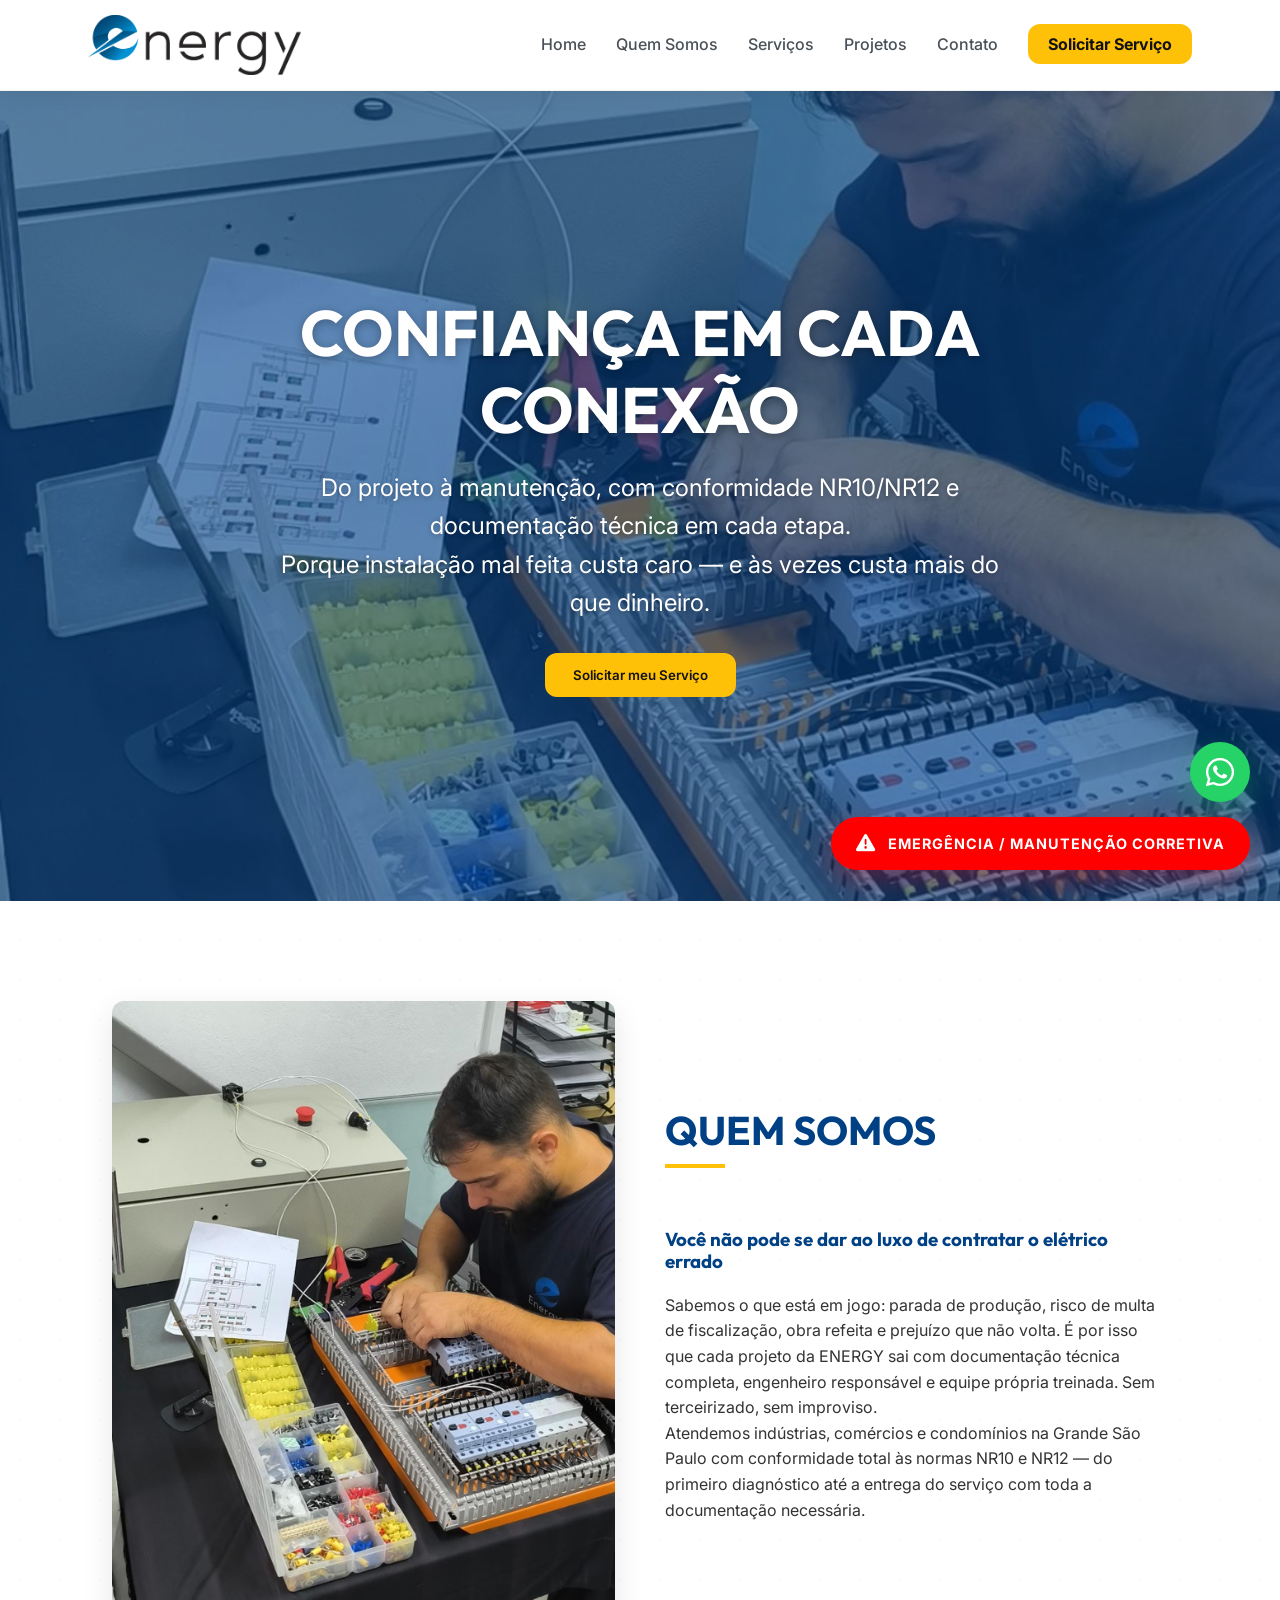
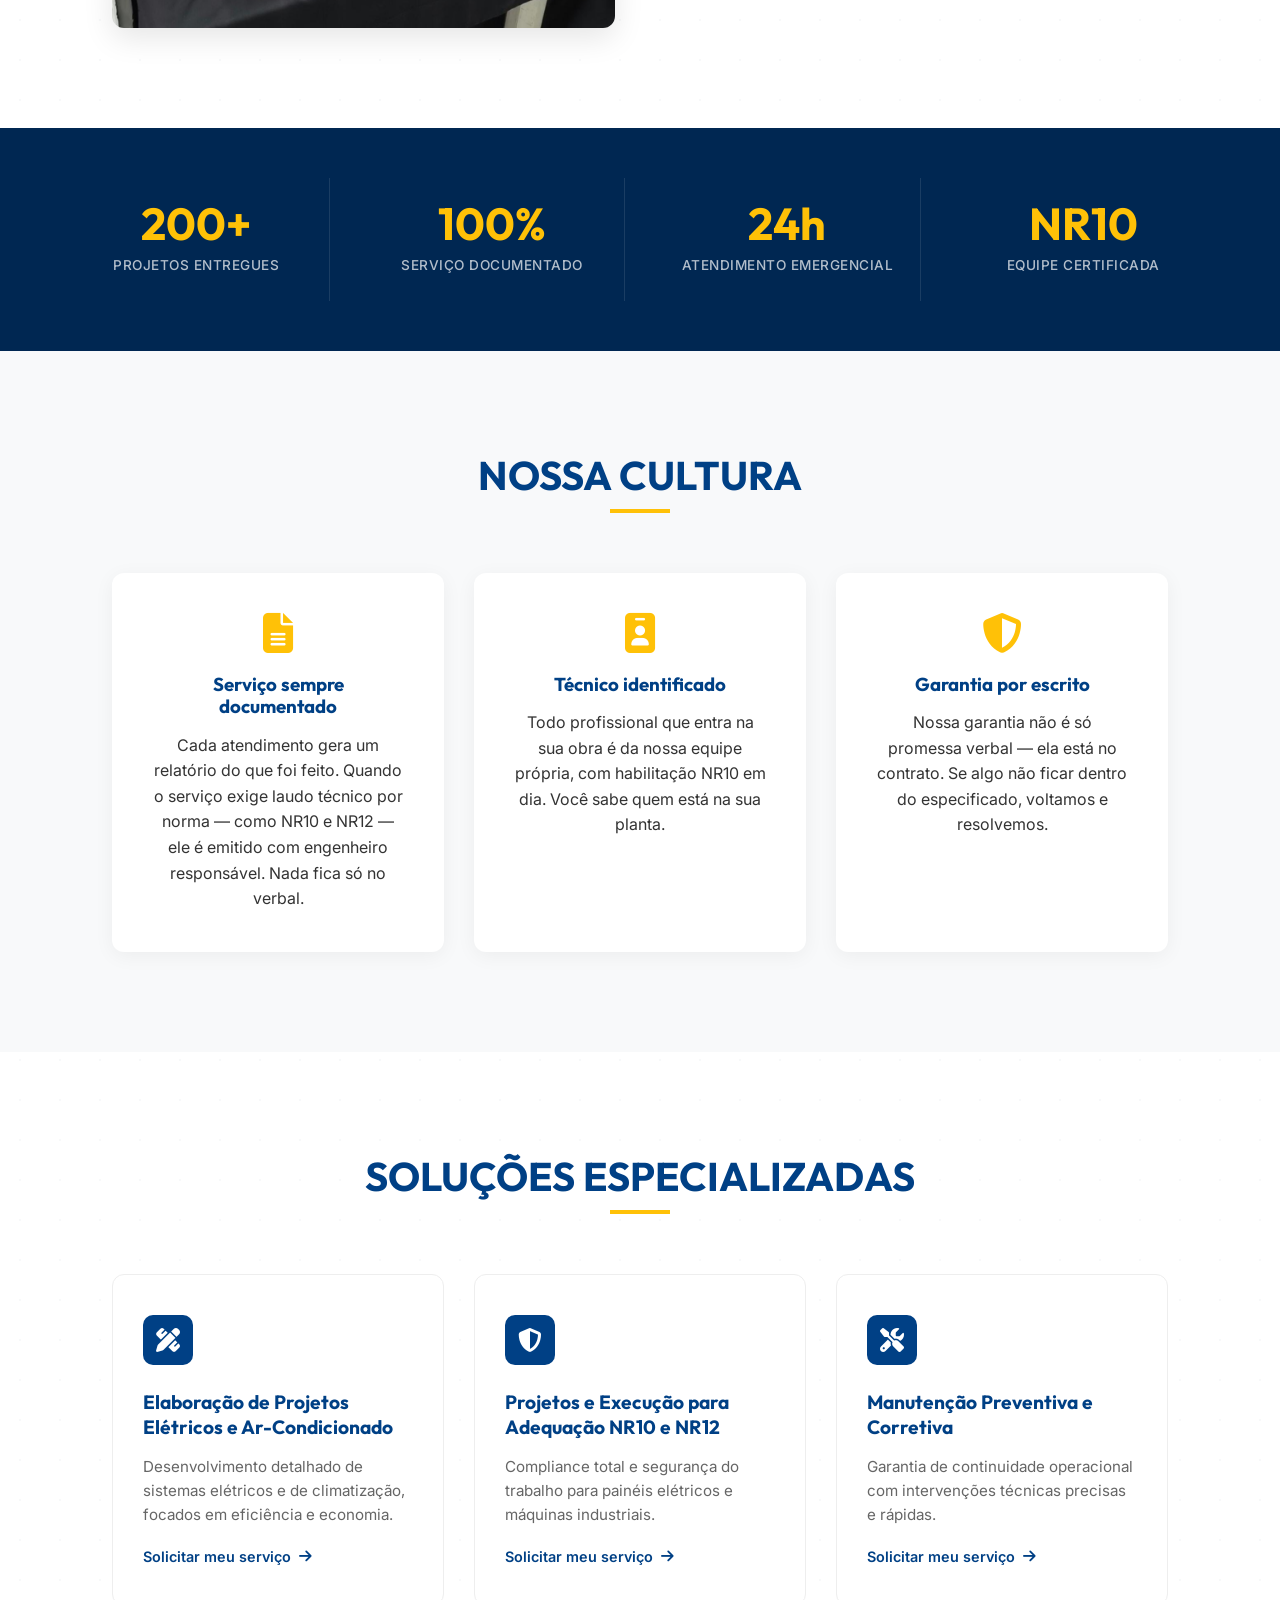
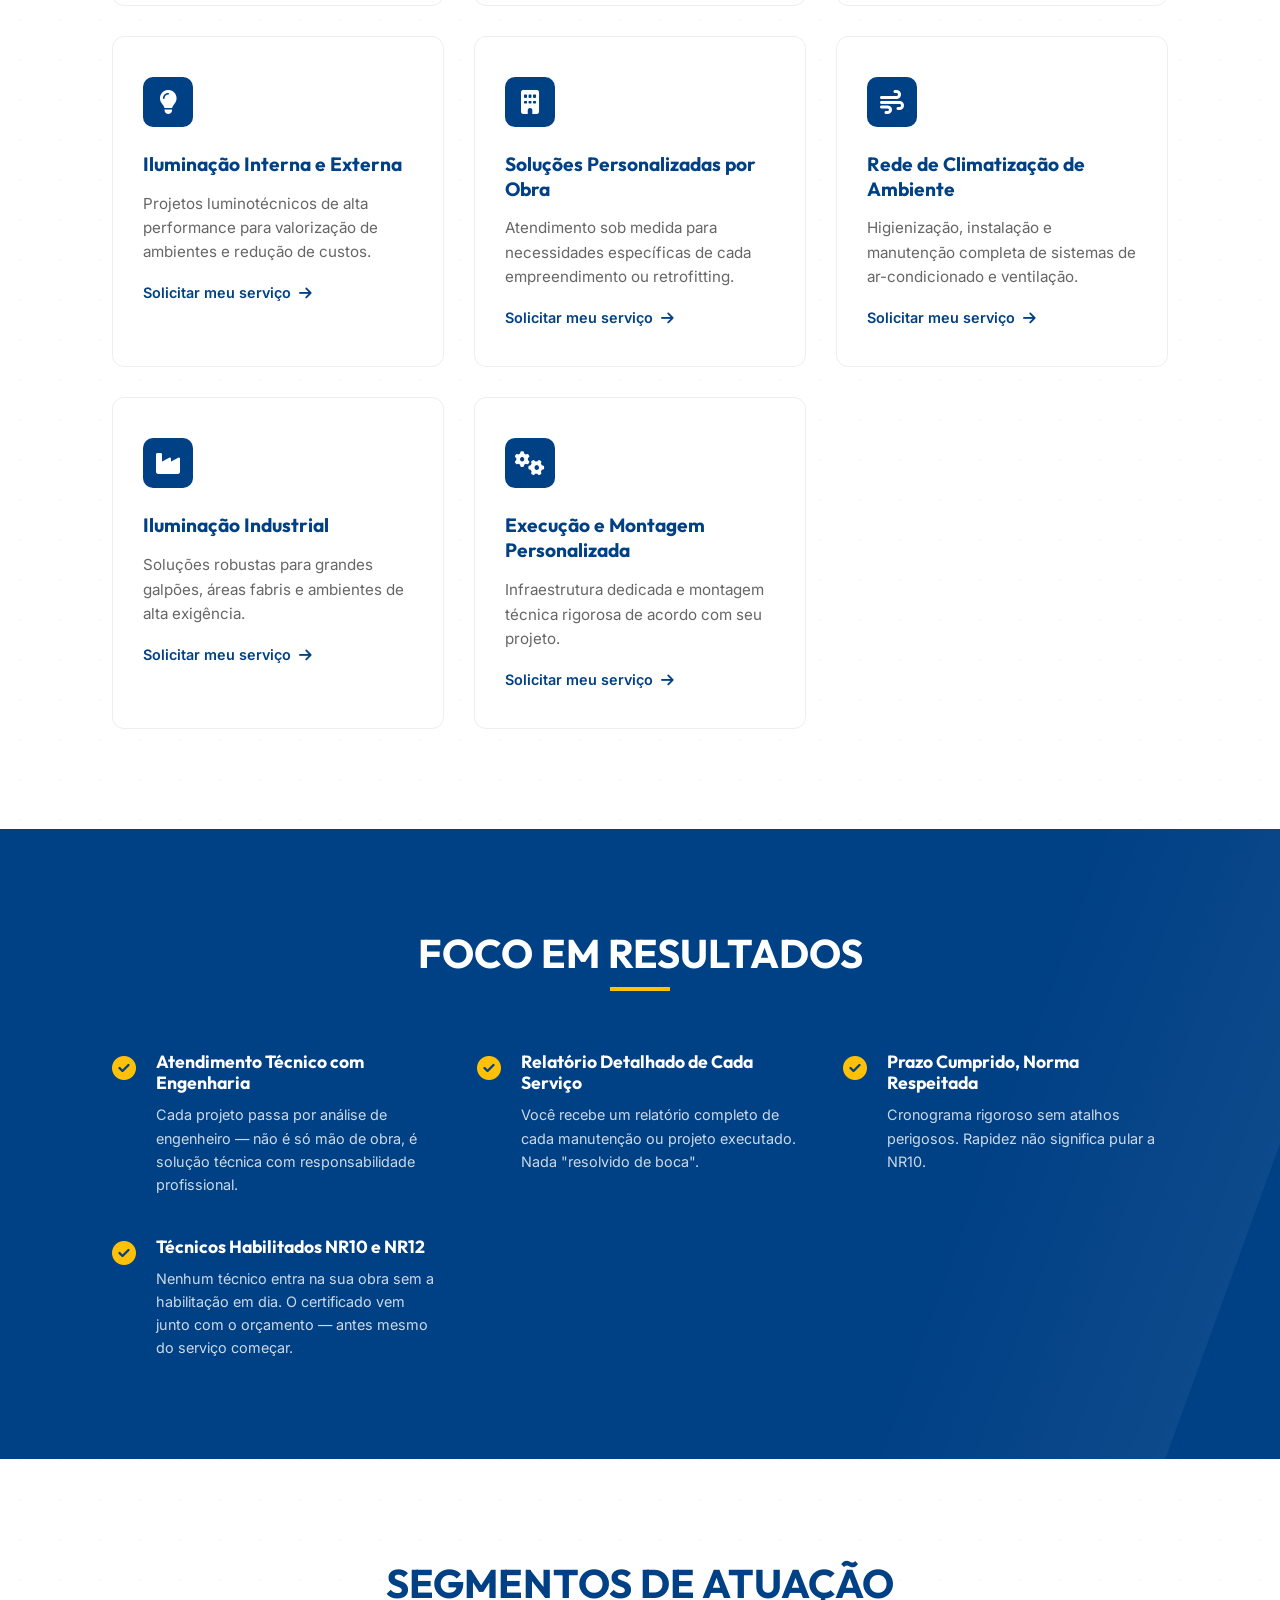
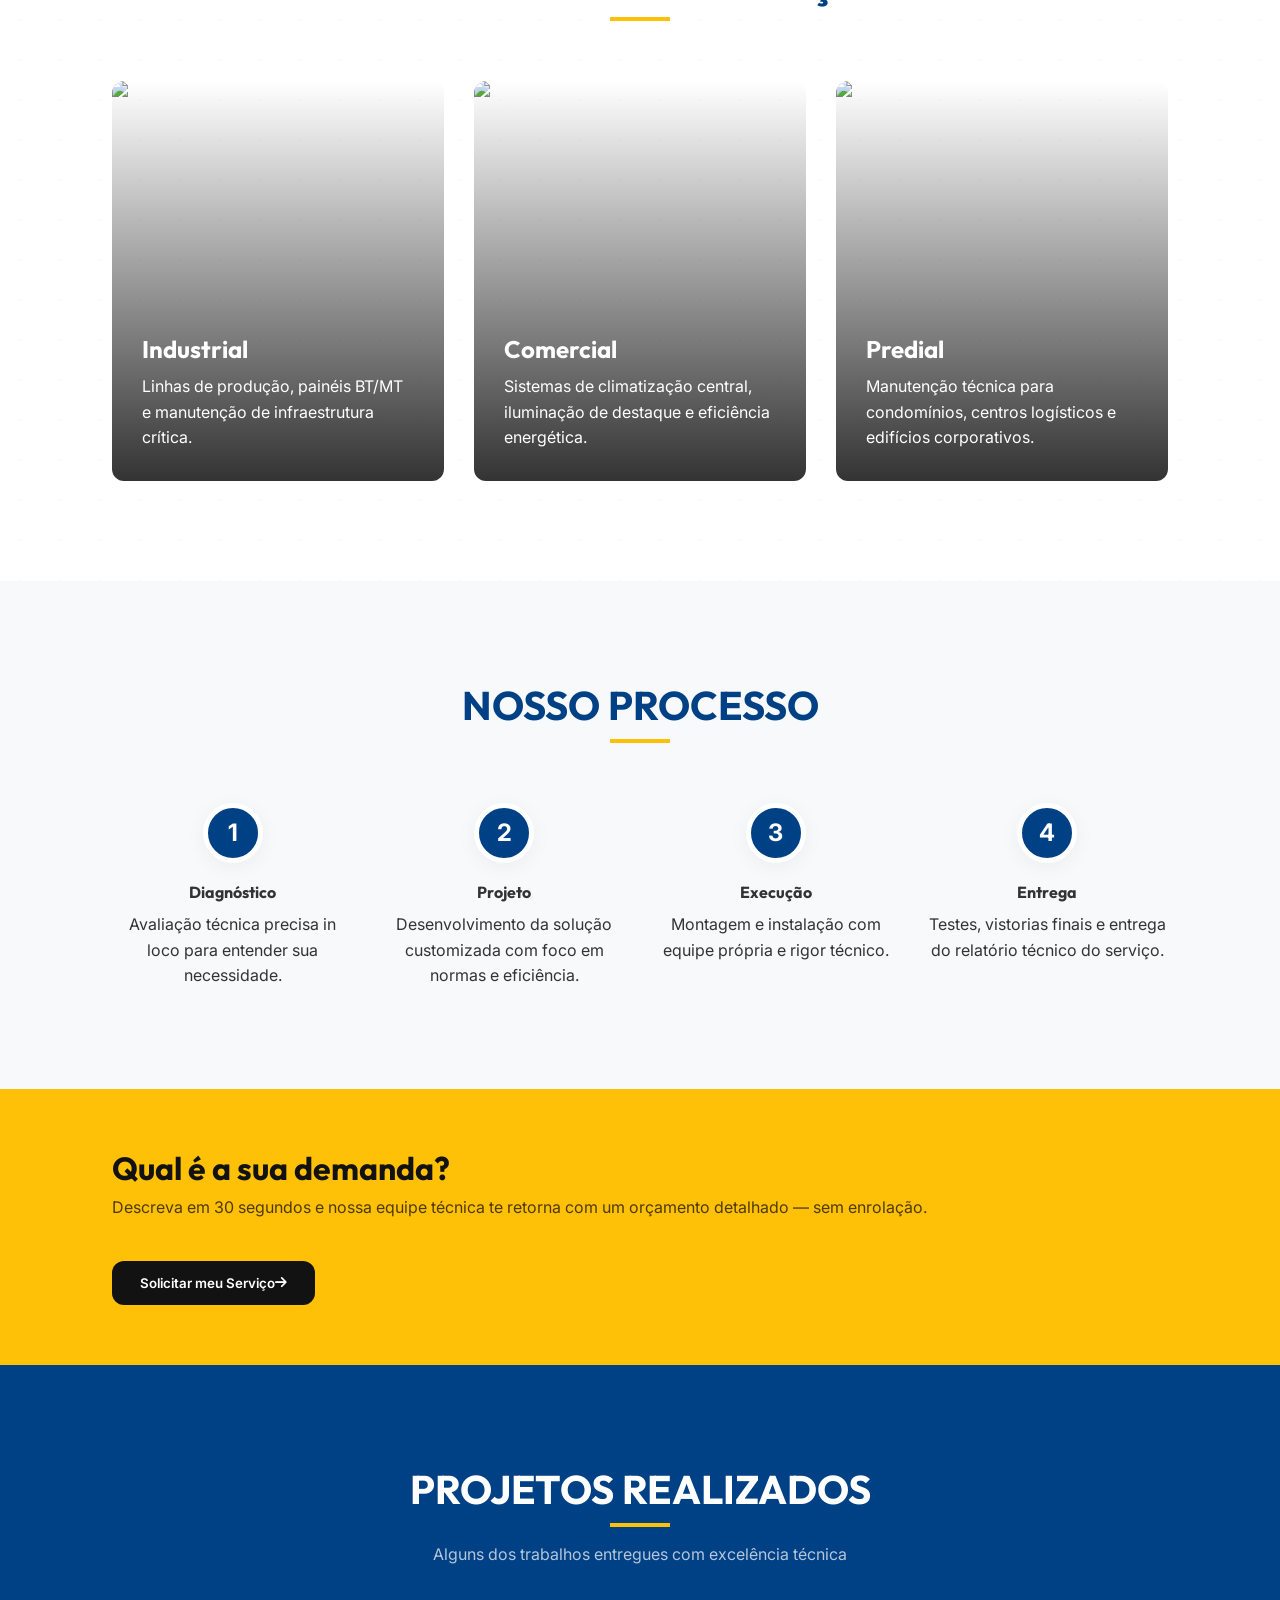
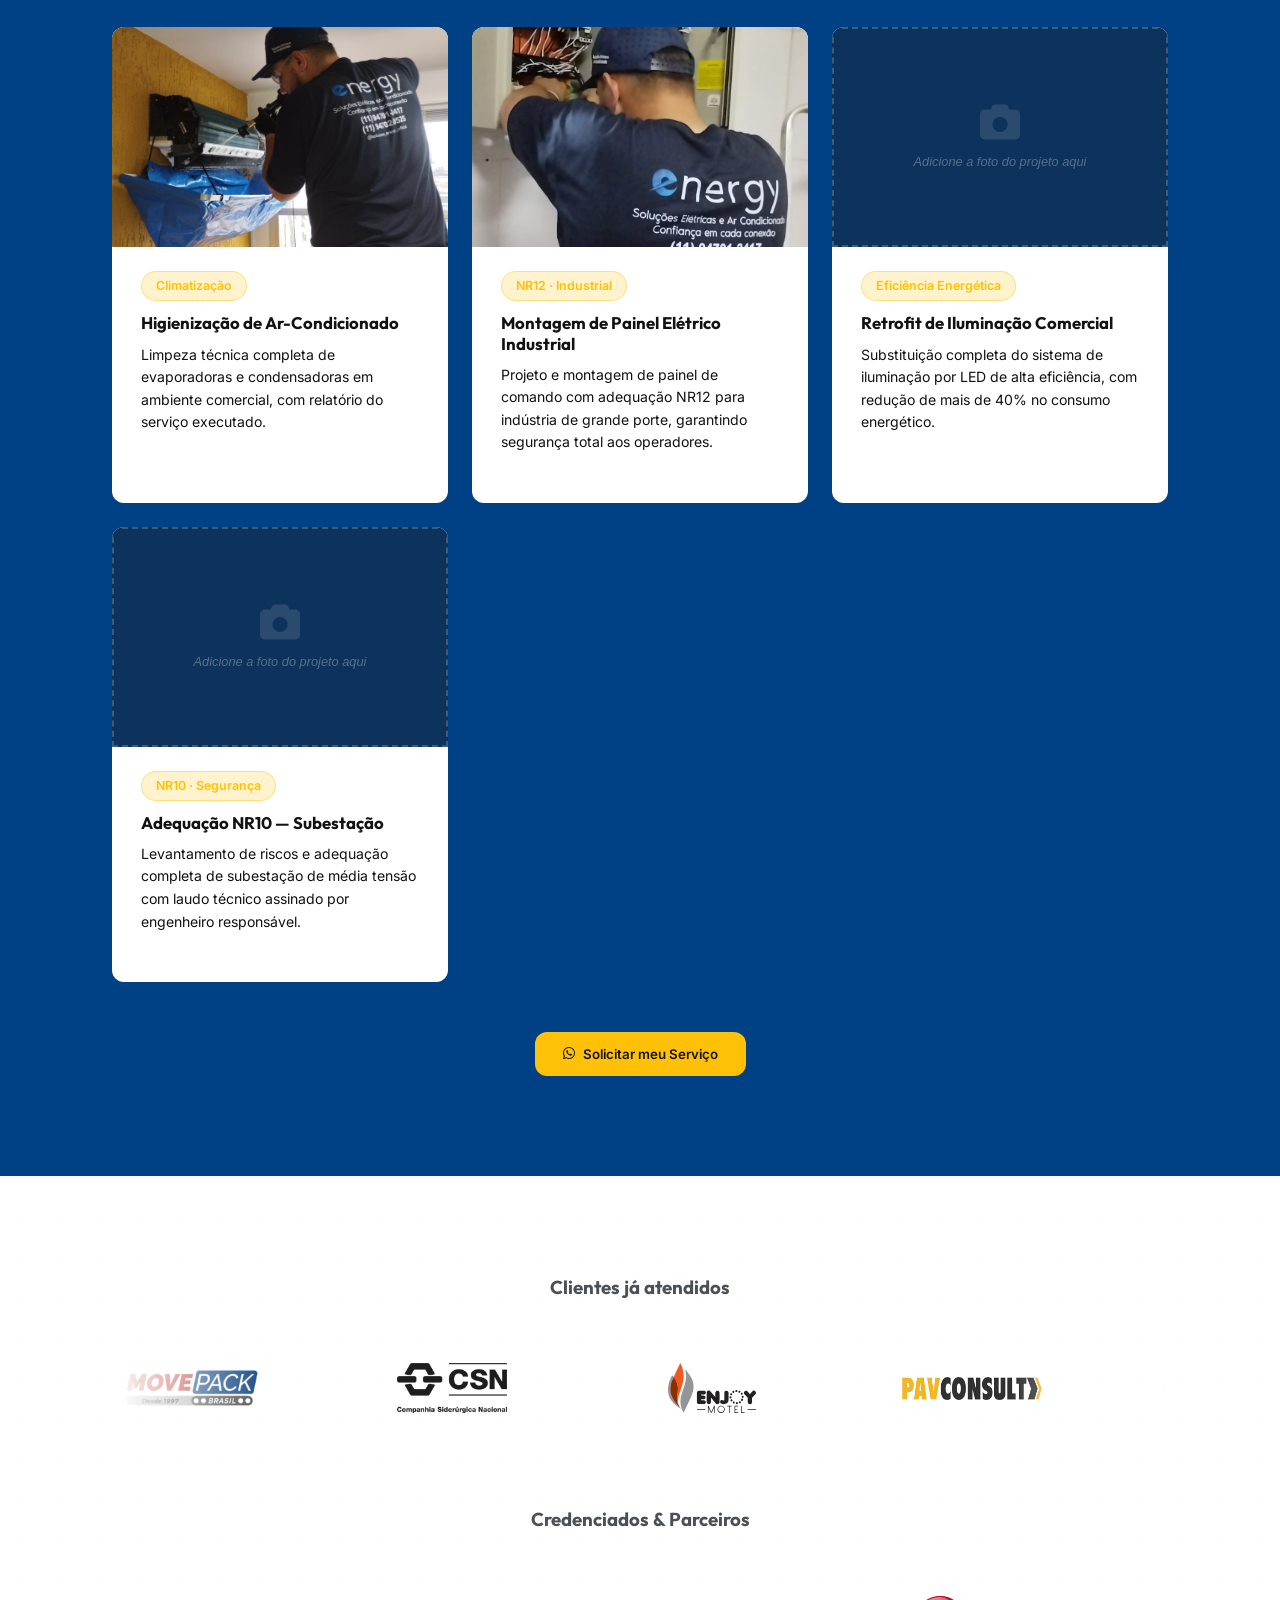
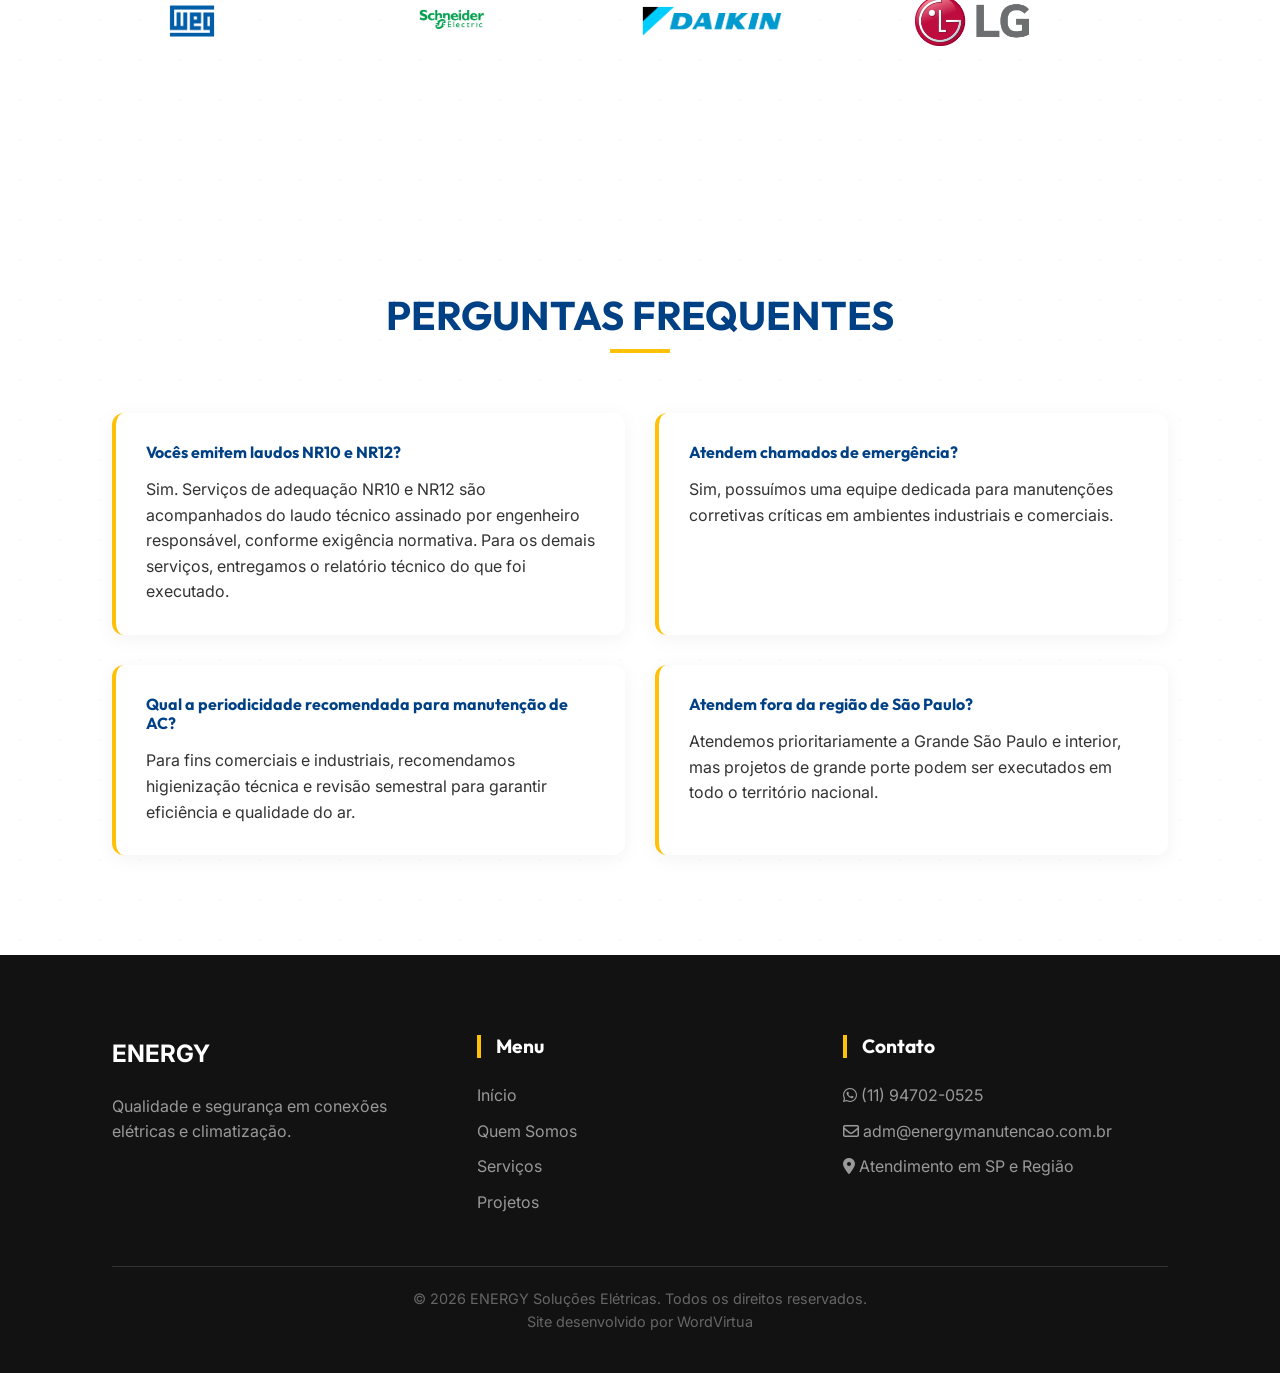
==== commit 3c6ab43c: "modified:   assets/css/style.css 	new file:   assets/image/ar-01.webp 	new file:   assets/image/ar-0" ====
--- a/index.html
+++ b/index.html
@@ -6,7 +6,8 @@
     <meta name="viewport" content="width=device-width, initial-scale=1.0">
     <title>ENERGY - Soluções Elétricas e Ar-Condicionado</title>
     <link rel="icon" type="image/png" href="assets/image/favicon.png">
-    <meta name="description" content="Especialista em soluções elétricas e ar-condicionado industrial, predial e comercial. Confiança em cada conexão com conformidade NR10 e NR12.">
+    <meta name="description"
+        content="Especialista em soluções elétricas e ar-condicionado industrial, predial e comercial. Confiança em cada conexão com conformidade NR10 e NR12.">
     <link rel="stylesheet" href="assets/css/style.css">
     <link rel="stylesheet" href="https://cdnjs.cloudflare.com/ajax/libs/font-awesome/6.4.0/css/all.min.css">
 </head>
@@ -72,14 +73,26 @@
                 </div>
             </div>
 
+            <!-- STEP REDIRECT: mensagem antes de ir para o marketplace -->
+            <div class="modal-step" id="stepRedirect">
+                <div class="modal-redirect-msg">
+                    <i class="fas fa-shopping-cart"></i>
+                    <p>Ótimo! Vamos te mostrar os melhores aparelhos disponíveis com instalação inclusa pela nossa
+                        equipe.</p>
+                    <small>Redirecionando para a loja...</small>
+                </div>
+            </div>
+
             <!-- STEP 1B: VOCÊ JÁ TEM UM APARELHO? (apenas Instalação de AC) -->
             <div class="modal-step" id="step1b">
                 <div class="has-ac-question">
                     <div class="has-ac-icon">
                         <i class="fas fa-snowflake"></i>
                     </div>
-                    <p class="modal-step-label" style="text-align:center; font-size:1.1rem;">Você já tem um aparelho de ar-condicionado?</p>
-                    <p class="modal-step-hint" style="text-align:center;">Isso nos ajuda a personalizar o seu orçamento.</p>
+                    <p class="modal-step-label" style="text-align:center; font-size:1.1rem;">Você já tem um aparelho de
+                        ar-condicionado?</p>
+                    <p class="modal-step-hint" style="text-align:center;">Isso nos ajuda a personalizar o seu orçamento.
+                    </p>
                     <div class="has-ac-options">
                         <button class="has-ac-btn" id="btnTemAC" data-has="sim">
                             <i class="fas fa-check-circle"></i>
@@ -239,7 +252,7 @@
             <div class="logo">
                 <img src="assets/image/logo.png" alt="Energy">
             </div>
-            <ul class="menu">
+            <ul class="menu" id="navMenu">
                 <li><a href="#home">Home</a></li>
                 <li><a href="#about">Quem Somos</a></li>
                 <li><a href="#services">Serviços</a></li>
@@ -247,6 +260,11 @@
                 <li><a href="#contact">Contato</a></li>
                 <li><a href="#" class="nav-cta open-modal">Solicitar Serviço</a></li>
             </ul>
+            <button class="hamburger" id="hamburger" aria-label="Abrir menu">
+                <span></span>
+                <span></span>
+                <span></span>
+            </button>
         </nav>
     </header>
 
@@ -259,7 +277,8 @@
         </div>
         <div class="hero-content">
             <h1>CONFIANÇA EM CADA CONEXÃO</h1>
-            <p>Soluções em Elétrica e Ar-Condicionado para Indústrias, Comércios e Condomínios.</p>
+            <p>Do projeto à manutenção, com conformidade NR10/NR12 e documentação técnica em cada etapa.<br>Porque
+                instalação mal feita custa caro — e às vezes custa mais do que dinheiro.</p>
             <button class="btn btn-primary open-modal">Solicitar meu Serviço</button>
         </div>
     </section>
@@ -269,6 +288,7 @@
         <div class="container">
             <div class="about-grid">
                 <div class="about-image">
+                    <!-- SUBSTITUA: troque por uma foto real da equipe ou de uma obra em andamento -->
                     <img src="assets/image/empresario.jpeg" alt="Equipe Técnica Energy">
                 </div>
                 <div class="about-text">
@@ -276,13 +296,36 @@
                         <h2>Quem Somos</h2>
                         <div class="divider" style="margin: 0;"></div>
                     </div>
-                    <h3>Excelência, Segurança e Atendimento Personalizado</h3>
-                    <p>A ENERGY é referência em soluções técnicas nas áreas Industrial, Predial e Comercial. Nosso
-                        compromisso é entregar máxima eficiência energética e operacional, garantindo a continuidade dos
-                        processos de nossos clientes.</p>
-                    <p>Contamos com uma equipe altamente qualificada e foco total em segurança do trabalho e
-                        conformidade normativa.</p>
-                </div>
+                    <h3>Você não pode se dar ao luxo de contratar o elétrico errado</h3>
+                    <p>Sabemos o que está em jogo: parada de produção, risco de multa de fiscalização, obra refeita e
+                        prejuízo que não volta. É por isso que cada projeto da ENERGY sai com documentação técnica
+                        completa, engenheiro responsável e equipe própria treinada. Sem terceirizado, sem improviso.</p>
+                    <p>Atendemos indústrias, comércios e condomínios na Grande São Paulo com conformidade total às
+                        normas NR10 e NR12 — do primeiro diagnóstico até a entrega do serviço com toda a documentação
+                        necessária.</p>
+                </div>
+            </div>
+        </div>
+    </section>
+
+    <!-- STATS BAR — AJUSTE OS NÚMEROS CONFORME A REALIDADE DA EMPRESA -->
+    <section class="stats-bar">
+        <div class="stats-grid">
+            <div class="stat-item">
+                <span class="stat-number">200+</span>
+                <span class="stat-label">Projetos Entregues</span>
+            </div>
+            <div class="stat-item">
+                <span class="stat-number">100%</span>
+                <span class="stat-label">Serviço Documentado</span>
+            </div>
+            <div class="stat-item">
+                <span class="stat-number">24h</span>
+                <span class="stat-label">Atendimento Emergencial</span>
+            </div>
+            <div class="stat-item">
+                <span class="stat-number">NR10</span>
+                <span class="stat-label">Equipe Certificada</span>
             </div>
         </div>
     </section>
@@ -296,19 +339,22 @@
             </div>
             <div class="culture-grid">
                 <div class="culture-card">
-                    <i class="fas fa-lightbulb"></i>
-                    <h3>Missão</h3>
-                    <p>Prover soluções inovadoras, eficientes e personalizadas para conforto e segurança dos nossos clientes.</p>
+                    <i class="fas fa-file-alt"></i>
+                    <h3>Serviço sempre documentado</h3>
+                    <p>Cada atendimento gera um relatório do que foi feito. Quando o serviço exige laudo técnico por
+                        norma — como NR10 e NR12 — ele é emitido com engenheiro responsável. Nada fica só no verbal.</p>
                 </div>
                 <div class="culture-card">
-                    <i class="fas fa-eye"></i>
-                    <h3>Visão</h3>
-                    <p>Ser referência em excelência, inovação e sustentabilidade no mercado de manutenção técnica.</p>
+                    <i class="fas fa-id-badge"></i>
+                    <h3>Técnico identificado</h3>
+                    <p>Todo profissional que entra na sua obra é da nossa equipe própria, com habilitação NR10 em dia.
+                        Você sabe quem está na sua planta.</p>
                 </div>
                 <div class="culture-card">
-                    <i class="fas fa-handshake"></i>
-                    <h3>Valores</h3>
-                    <p>Deus, Família, Ética, Compromisso, Excelência, Inovação, Segurança e Colaboração.</p>
+                    <i class="fas fa-shield-alt"></i>
+                    <h3>Garantia por escrito</h3>
+                    <p>Nossa garantia não é só promessa verbal — ela está no contrato. Se algo não ficar dentro do
+                        especificado, voltamos e resolvemos.</p>
                 </div>
             </div>
         </div>
@@ -325,50 +371,60 @@
                 <div class="service-card">
                     <div class="icon"><i class="fas fa-pencil-ruler"></i></div>
                     <h3>Elaboração de Projetos Elétricos e Ar-Condicionado</h3>
-                    <p>Desenvolvimento detalhado de sistemas elétricos e de climatização, focados em eficiência e economia.</p>
-                    <button class="btn-service open-modal">Solicitar meu serviço <i class="fas fa-arrow-right"></i></button>
+                    <p>Desenvolvimento detalhado de sistemas elétricos e de climatização, focados em eficiência e
+                        economia.</p>
+                    <button class="btn-service open-modal">Solicitar meu serviço <i
+                            class="fas fa-arrow-right"></i></button>
                 </div>
                 <div class="service-card">
                     <div class="icon"><i class="fas fa-shield-alt"></i></div>
                     <h3>Projetos e Execução para Adequação NR10 e NR12</h3>
                     <p>Compliance total e segurança do trabalho para painéis elétricos e máquinas industriais.</p>
-                    <button class="btn-service open-modal">Solicitar meu serviço <i class="fas fa-arrow-right"></i></button>
+                    <button class="btn-service open-modal">Solicitar meu serviço <i
+                            class="fas fa-arrow-right"></i></button>
                 </div>
                 <div class="service-card">
                     <div class="icon"><i class="fas fa-tools"></i></div>
                     <h3>Manutenção Preventiva e Corretiva</h3>
                     <p>Garantia de continuidade operacional com intervenções técnicas precisas e rápidas.</p>
-                    <button class="btn-service open-modal">Solicitar meu serviço <i class="fas fa-arrow-right"></i></button>
+                    <button class="btn-service open-modal">Solicitar meu serviço <i
+                            class="fas fa-arrow-right"></i></button>
                 </div>
                 <div class="service-card">
                     <div class="icon"><i class="fas fa-lightbulb"></i></div>
                     <h3>Iluminação Interna e Externa</h3>
-                    <p>Projetos luminotécnicos de alta performance para valorização de ambientes e redução de custos.</p>
-                    <button class="btn-service open-modal">Solicitar meu serviço <i class="fas fa-arrow-right"></i></button>
+                    <p>Projetos luminotécnicos de alta performance para valorização de ambientes e redução de custos.
+                    </p>
+                    <button class="btn-service open-modal">Solicitar meu serviço <i
+                            class="fas fa-arrow-right"></i></button>
                 </div>
                 <div class="service-card">
                     <div class="icon"><i class="fas fa-building"></i></div>
                     <h3>Soluções Personalizadas por Obra</h3>
                     <p>Atendimento sob medida para necessidades específicas de cada empreendimento ou retrofitting.</p>
-                    <button class="btn-service open-modal">Solicitar meu serviço <i class="fas fa-arrow-right"></i></button>
+                    <button class="btn-service open-modal">Solicitar meu serviço <i
+                            class="fas fa-arrow-right"></i></button>
                 </div>
                 <div class="service-card">
                     <div class="icon"><i class="fas fa-wind"></i></div>
                     <h3>Rede de Climatização de Ambiente</h3>
                     <p>Higienização, instalação e manutenção completa de sistemas de ar-condicionado e ventilação.</p>
-                    <button class="btn-service open-modal">Solicitar meu serviço <i class="fas fa-arrow-right"></i></button>
+                    <button class="btn-service open-modal">Solicitar meu serviço <i
+                            class="fas fa-arrow-right"></i></button>
                 </div>
                 <div class="service-card">
                     <div class="icon"><i class="fas fa-industry"></i></div>
                     <h3>Iluminação Industrial</h3>
                     <p>Soluções robustas para grandes galpões, áreas fabris e ambientes de alta exigência.</p>
-                    <button class="btn-service open-modal">Solicitar meu serviço <i class="fas fa-arrow-right"></i></button>
+                    <button class="btn-service open-modal">Solicitar meu serviço <i
+                            class="fas fa-arrow-right"></i></button>
                 </div>
                 <div class="service-card">
                     <div class="icon"><i class="fas fa-cogs"></i></div>
                     <h3>Execução e Montagem Personalizada</h3>
                     <p>Infraestrutura dedicada e montagem técnica rigorosa de acordo com seu projeto.</p>
-                    <button class="btn-service open-modal">Solicitar meu serviço <i class="fas fa-arrow-right"></i></button>
+                    <button class="btn-service open-modal">Solicitar meu serviço <i
+                            class="fas fa-arrow-right"></i></button>
                 </div>
             </div>
         </div>
@@ -385,22 +441,32 @@
                 <div class="diff-item">
                     <i class="fas fa-check-circle"></i>
                     <div class="diff-content">
-                        <h4>Atendimento Técnico Premium</h4>
-                        <p>Engenharia dedicada para cada conexão do seu projeto.</p>
+                        <h4>Atendimento Técnico com Engenharia</h4>
+                        <p>Cada projeto passa por análise de engenheiro — não é só mão de obra, é solução técnica com
+                            responsabilidade profissional.</p>
                     </div>
                 </div>
                 <div class="diff-item">
                     <i class="fas fa-check-circle"></i>
                     <div class="diff-content">
-                        <h4>Transparência Total</h4>
-                        <p>Relatórios detalhados de cada manutenção e projeto executado.</p>
+                        <h4>Relatório Detalhado de Cada Serviço</h4>
+                        <p>Você recebe um relatório completo de cada manutenção ou projeto executado. Nada "resolvido de
+                            boca".</p>
                     </div>
                 </div>
                 <div class="diff-item">
                     <i class="fas fa-check-circle"></i>
                     <div class="diff-content">
-                        <h4>Rapidez com Segurança</h4>
-                        <p>Cumprimento rigoroso de cronogramas sem abrir mão das normas.</p>
+                        <h4>Prazo Cumprido, Norma Respeitada</h4>
+                        <p>Cronograma rigoroso sem atalhos perigosos. Rapidez não significa pular a NR10.</p>
+                    </div>
+                </div>
+                <div class="diff-item">
+                    <i class="fas fa-check-circle"></i>
+                    <div class="diff-content">
+                        <h4>Técnicos Habilitados NR10 e NR12</h4>
+                        <p>Nenhum técnico entra na sua obra sem a habilitação em dia. O certificado vem junto com o
+                            orçamento — antes mesmo do serviço começar.</p>
                     </div>
                 </div>
             </div>
@@ -416,21 +482,24 @@
             </div>
             <div class="industry-grid">
                 <div class="industry-card">
-                    <img src="https://images.unsplash.com/photo-1513828583688-c52646db42da?auto=format&fit=crop&q=80&w=800" alt="Industrial">
+                    <img src="https://images.unsplash.com/photo-1513828583688-c52646db42da?auto=format&fit=crop&q=80&w=800"
+                        alt="Industrial">
                     <div class="industry-content">
                         <h3>Industrial</h3>
                         <p>Linhas de produção, painéis BT/MT e manutenção de infraestrutura crítica.</p>
                     </div>
                 </div>
                 <div class="industry-card">
-                    <img src="https://images.unsplash.com/photo-1486406146926-c627a92ad1ab?auto=format&fit=crop&q=80&w=800" alt="Comercial">
+                    <img src="https://images.unsplash.com/photo-1486406146926-c627a92ad1ab?auto=format&fit=crop&q=80&w=800"
+                        alt="Comercial">
                     <div class="industry-content">
                         <h3>Comercial</h3>
                         <p>Sistemas de climatização central, iluminação de destaque e eficiência energética.</p>
                     </div>
                 </div>
                 <div class="industry-card">
-                    <img src="https://images.unsplash.com/photo-1545324418-cc1a3fa10c00?auto=format&fit=crop&q=80&w=800" alt="Predial">
+                    <img src="https://images.unsplash.com/photo-1545324418-cc1a3fa10c00?auto=format&fit=crop&q=80&w=800"
+                        alt="Predial">
                     <div class="industry-content">
                         <h3>Predial</h3>
                         <p>Manutenção técnica para condomínios, centros logísticos e edifícios corporativos.</p>
@@ -466,7 +535,7 @@
                 <div class="process-step">
                     <div class="step-number">4</div>
                     <h4>Entrega</h4>
-                    <p>Testes, vistorias finais e entrega de documentação/laudos.</p>
+                    <p>Testes, vistorias finais e entrega do relatório técnico do serviço.</p>
                 </div>
             </div>
         </div>
@@ -477,8 +546,9 @@
         <div class="container">
             <div class="cta-banner-content">
                 <div>
-                    <h2>Pronto para resolver sua demanda?</h2>
-                    <p>Solicite seu orçamento em menos de 2 minutos direto pelo WhatsApp.</p>
+                    <h2>Qual é a sua demanda?</h2>
+                    <p>Descreva em 30 segundos e nossa equipe técnica te retorna com um orçamento detalhado — sem
+                        enrolação.</p>
                 </div>
                 <button class="btn btn-primary open-modal">
                     Solicitar meu Serviço <i class="fas fa-arrow-right"></i>
@@ -493,33 +563,79 @@
             <div class="section-title">
                 <h2>Projetos Realizados</h2>
                 <div class="divider"></div>
-                <p style="color: rgba(255,255,255,0.7); margin-top: 15px;">Alguns dos trabalhos entregues com excelência técnica</p>
+                <p style="color: rgba(255,255,255,0.7); margin-top: 15px;">Alguns dos trabalhos entregues com excelência
+                    técnica</p>
             </div>
             <div class="project-cards">
-                <div class="project-card">
-                    <div class="project-card-icon"><i class="fas fa-wind"></i></div>
-                    <h3>Higienização de Ar-Condicionado</h3>
-                    <p>Limpeza técnica completa de unidades evaporadoras e condensadoras em ambiente comercial, com emissão de laudo de conformidade.</p>
-                    <span class="project-tag">Climatização</span>
-                </div>
-                <div class="project-card">
-                    <div class="project-card-icon"><i class="fas fa-bolt"></i></div>
-                    <h3>Montagem de Painel Elétrico Industrial</h3>
-                    <p>Projeto e montagem de painel de comando com adequação NR12 para indústria de grande porte, garantindo segurança total aos operadores.</p>
-                    <span class="project-tag">NR12 · Industrial</span>
-                </div>
-                <div class="project-card">
-                    <div class="project-card-icon"><i class="fas fa-lightbulb"></i></div>
-                    <h3>Retrofit de Iluminação Comercial</h3>
-                    <p>Substituição completa do sistema de iluminação de loja por LED de alta eficiência, reduzindo o consumo energético em mais de 40%.</p>
-                    <span class="project-tag">Eficiência Energética</span>
-                </div>
-                <div class="project-card">
-                    <div class="project-card-icon"><i class="fas fa-shield-alt"></i></div>
-                    <h3>Adequação NR10 — Subestação</h3>
-                    <p>Levantamento de riscos e adequação completa de subestação de média tensão com emissão de laudo técnico assinado por engenheiro.</p>
-                    <span class="project-tag">NR10 · Segurança</span>
-                </div>
+
+                <!-- PROJETO 1 — SUBSTITUA o placeholder pela foto real do projeto -->
+                <div class="project-card project-card-photo">
+                    <div class="project-photo-slot">
+                        <img src="assets/image/projeto-higienizacao.jpeg" alt="Higienização de Ar-Condicionado">
+                        <div class="project-photo-placeholder">
+                            <i class="fas fa-camera"></i>
+                            <span>Adicione a foto do projeto aqui</span>
+                        </div>
+                    </div>
+                    <div class="project-card-body">
+                        <span class="project-tag">Climatização</span>
+                        <h3>Higienização de Ar-Condicionado</h3>
+                        <p>Limpeza técnica completa de evaporadoras e condensadoras em ambiente comercial, com relatório
+                            do serviço executado.</p>
+                    </div>
+                </div>
+
+                <!-- PROJETO 2 — SUBSTITUA o placeholder pela foto real do projeto -->
+                <div class="project-card project-card-photo">
+                    <div class="project-photo-slot">
+                        <img src="assets/image/projeto-painel-nr12.jpeg" alt="Painel Elétrico NR12">
+                        <div class="project-photo-placeholder">
+                            <i class="fas fa-camera"></i>
+                            <span>Adicione a foto do projeto aqui</span>
+                        </div>
+                    </div>
+                    <div class="project-card-body">
+                        <span class="project-tag">NR12 · Industrial</span>
+                        <h3>Montagem de Painel Elétrico Industrial</h3>
+                        <p>Projeto e montagem de painel de comando com adequação NR12 para indústria de grande porte,
+                            garantindo segurança total aos operadores.</p>
+                    </div>
+                </div>
+
+                <!-- PROJETO 3 — SUBSTITUA o placeholder pela foto real do projeto -->
+                <div class="project-card project-card-photo">
+                    <div class="project-photo-slot">
+                        <!-- <img src="assets/image/projeto-retrofit-led.jpg" alt="Retrofit Iluminação LED"> -->
+                        <div class="project-photo-placeholder">
+                            <i class="fas fa-camera"></i>
+                            <span>Adicione a foto do projeto aqui</span>
+                        </div>
+                    </div>
+                    <div class="project-card-body">
+                        <span class="project-tag">Eficiência Energética</span>
+                        <h3>Retrofit de Iluminação Comercial</h3>
+                        <p>Substituição completa do sistema de iluminação por LED de alta eficiência, com redução de
+                            mais de 40% no consumo energético.</p>
+                    </div>
+                </div>
+
+                <!-- PROJETO 4 — SUBSTITUA o placeholder pela foto real do projeto -->
+                <div class="project-card project-card-photo">
+                    <div class="project-photo-slot">
+                        <!-- <img src="assets/image/projeto-nr10-subestacao.jpg" alt="Adequação NR10 Subestação"> -->
+                        <div class="project-photo-placeholder">
+                            <i class="fas fa-camera"></i>
+                            <span>Adicione a foto do projeto aqui</span>
+                        </div>
+                    </div>
+                    <div class="project-card-body">
+                        <span class="project-tag">NR10 · Segurança</span>
+                        <h3>Adequação NR10 — Subestação</h3>
+                        <p>Levantamento de riscos e adequação completa de subestação de média tensão com laudo técnico
+                            assinado por engenheiro responsável.</p>
+                    </div>
+                </div>
+
             </div>
             <div style="text-align: center; margin-top: 50px;">
                 <button class="btn btn-primary open-modal">
@@ -551,7 +667,8 @@
                     <span><img src="assets/image/toth.png" alt="TOTH Engenharia"></span>
                 </div>
             </div>
-            <h3 style="margin-top: 50px; margin-bottom: 20px; color: var(--industrial-gray);">Credenciados & Parceiros</h3>
+            <h3 style="margin-top: 50px; margin-bottom: 20px; color: var(--industrial-gray);">Credenciados & Parceiros
+            </h3>
             <div class="logos-slider" style="mask-image: none; -webkit-mask-image: none;">
                 <div class="logos-track">
                     <span><img src="assets/image/weg.png" alt="WEG"></span>
@@ -577,19 +694,24 @@
             <div class="faq-grid">
                 <div class="faq-item">
                     <h4>Vocês emitem laudos NR10 e NR12?</h4>
-                    <p>Sim, todos os nossos projetos e execuções acompanham a documentação técnica necessária e laudos de conformidade assinados por engenheiros responsáveis.</p>
+                    <p>Sim. Serviços de adequação NR10 e NR12 são acompanhados do laudo técnico assinado por engenheiro
+                        responsável, conforme exigência normativa. Para os demais serviços, entregamos o relatório
+                        técnico do que foi executado.</p>
                 </div>
                 <div class="faq-item">
                     <h4>Atendem chamados de emergência?</h4>
-                    <p>Sim, possuímos uma equipe dedicada para manutenções corretivas críticas em ambientes industriais e comerciais.</p>
+                    <p>Sim, possuímos uma equipe dedicada para manutenções corretivas críticas em ambientes industriais
+                        e comerciais.</p>
                 </div>
                 <div class="faq-item">
                     <h4>Qual a periodicidade recomendada para manutenção de AC?</h4>
-                    <p>Para fins comerciais e industriais, recomendamos higienização técnica e revisão semestral para garantir eficiência e qualidade do ar.</p>
+                    <p>Para fins comerciais e industriais, recomendamos higienização técnica e revisão semestral para
+                        garantir eficiência e qualidade do ar.</p>
                 </div>
                 <div class="faq-item">
                     <h4>Atendem fora da região de São Paulo?</h4>
-                    <p>Atendemos prioritariamente a Grande São Paulo e interior, mas projetos de grande porte podem ser executados em todo o território nacional.</p>
+                    <p>Atendemos prioritariamente a Grande São Paulo e interior, mas projetos de grande porte podem ser
+                        executados em todo o território nacional.</p>
                 </div>
             </div>
         </div>
@@ -642,4 +764,4 @@
     <script src="assets/js/main.js"></script>
 </body>
 
-</html>
+</html>
--- a/assets/css/style.css
+++ b/assets/css/style.css
@@ -594,13 +594,17 @@
     display: flex;
     align-items: center;
     justify-content: center;
+    width: 160px;
+    height: 60px;
+    flex-shrink: 0;
 }
 
 .logos-track span img {
-    height: 50px;
+    max-height: 50px;
+    max-width: 140px;
     width: auto;
-    filter: grayscale(1) opacity(0.7);
-    /* Standard professional look */
+    height: auto;
+    object-fit: contain;
     transition: var(--transition);
     display: block;
 }
@@ -793,7 +797,7 @@
 }
 
 .cta-banner-content p {
-    color: rgba(0,0,0,0.7);
+    color: rgba(0, 0, 0, 0.7);
     font-size: 1rem;
 }
 
@@ -838,7 +842,7 @@
     max-width: 620px;
     max-height: 90vh;
     overflow-y: auto;
-    box-shadow: 0 30px 80px rgba(0,0,0,0.25);
+    box-shadow: 0 30px 80px rgba(0, 0, 0, 0.25);
     transform: translateY(30px);
     transition: transform 0.3s ease;
 }
@@ -908,7 +912,7 @@
 .step-dot-nav.active {
     background: var(--primary-blue);
     color: white;
-    box-shadow: 0 0 0 4px rgba(0,64,133,0.15);
+    box-shadow: 0 0 0 4px rgba(0, 64, 133, 0.15);
 }
 
 .step-dot-nav.done {
@@ -960,8 +964,15 @@
 }
 
 @keyframes slideIn {
-    from { opacity: 0; transform: translateX(20px); }
-    to   { opacity: 1; transform: translateX(0); }
+    from {
+        opacity: 0;
+        transform: translateX(20px);
+    }
+
+    to {
+        opacity: 1;
+        transform: translateX(0);
+    }
 }
 
 .modal-step-label {
@@ -1023,7 +1034,9 @@
     transform: translateY(-2px);
 }
 
-.modal-option input[type="radio"] { display: none; }
+.modal-option input[type="radio"] {
+    display: none;
+}
 
 .modal-option-icon {
     width: 44px;
@@ -1050,7 +1063,7 @@
     border-color: var(--primary-blue);
     background: #eef3fb;
     transform: translateY(-2px);
-    box-shadow: 0 4px 14px rgba(0,64,133,0.15);
+    box-shadow: 0 4px 14px rgba(0, 64, 133, 0.15);
 }
 
 .modal-option.selected .modal-option-icon {
@@ -1080,7 +1093,9 @@
     min-width: 110px;
 }
 
-.modal-brand-card input[type="radio"] { display: none; }
+.modal-brand-card input[type="radio"] {
+    display: none;
+}
 
 .modal-brand-card img {
     height: 30px;
@@ -1099,13 +1114,16 @@
     color: var(--text-muted);
 }
 
-.modal-brand-card:hover { border-color: #b0c4de; transform: translateY(-2px); }
+.modal-brand-card:hover {
+    border-color: #b0c4de;
+    transform: translateY(-2px);
+}
 
 .modal-brand-card.selected {
     border-color: var(--primary-blue);
     background: #eef3fb;
     transform: translateY(-2px);
-    box-shadow: 0 4px 14px rgba(0,64,133,0.15);
+    box-shadow: 0 4px 14px rgba(0, 64, 133, 0.15);
 }
 
 /* Modal BTU grid */
@@ -1129,7 +1147,9 @@
     text-align: center;
 }
 
-.modal-btu-card input[type="radio"] { display: none; }
+.modal-btu-card input[type="radio"] {
+    display: none;
+}
 
 .modal-btu-card .btu-value {
     font-size: 1.2rem;
@@ -1152,13 +1172,16 @@
     color: var(--industrial-gray);
 }
 
-.modal-btu-card:hover { border-color: #b0c4de; transform: translateY(-2px); }
+.modal-btu-card:hover {
+    border-color: #b0c4de;
+    transform: translateY(-2px);
+}
 
 .modal-btu-card.selected {
     border-color: var(--primary-blue);
     background: #eef3fb;
     transform: translateY(-2px);
-    box-shadow: 0 4px 14px rgba(0,64,133,0.15);
+    box-shadow: 0 4px 14px rgba(0, 64, 133, 0.15);
 }
 
 .modal-btu-card.selected .btu-area {
@@ -1188,7 +1211,9 @@
     text-align: center;
 }
 
-.modal-type-card input[type="radio"] { display: none; }
+.modal-type-card input[type="radio"] {
+    display: none;
+}
 
 .modal-type-card i {
     font-size: 1.6rem;
@@ -1207,13 +1232,16 @@
     font-weight: 600;
 }
 
-.modal-type-card:hover { border-color: #b0c4de; transform: translateY(-2px); }
+.modal-type-card:hover {
+    border-color: #b0c4de;
+    transform: translateY(-2px);
+}
 
 .modal-type-card.selected {
     border-color: var(--primary-blue);
     background: #eef3fb;
     transform: translateY(-2px);
-    box-shadow: 0 4px 14px rgba(0,64,133,0.15);
+    box-shadow: 0 4px 14px rgba(0, 64, 133, 0.15);
 }
 
 .modal-type-card.selected i {
@@ -1290,7 +1318,7 @@
 .has-ac-btn.selected {
     border-color: var(--primary-blue);
     background: #eef3fb;
-    box-shadow: 0 4px 14px rgba(0,64,133,0.15);
+    box-shadow: 0 4px 14px rgba(0, 64, 133, 0.15);
 }
 
 .has-ac-btn.selected i {
@@ -1360,15 +1388,26 @@
 .btn-whatsapp:hover {
     background: #1da851;
     transform: translateY(-2px);
-    box-shadow: 0 10px 30px rgba(37,211,102,0.4);
-}
-
-.btn-whatsapp i { font-size: 1.2rem; }
+    box-shadow: 0 10px 30px rgba(37, 211, 102, 0.4);
+}
+
+.btn-whatsapp i {
+    font-size: 1.2rem;
+}
 
 /* Footer list */
-.footer-col ul li { margin-bottom: 10px; }
-.footer-col ul li a { color: #999; transition: var(--transition); }
-.footer-col ul li a:hover { color: var(--emergency-yellow); }
+.footer-col ul li {
+    margin-bottom: 10px;
+}
+
+.footer-col ul li a {
+    color: #999;
+    transition: var(--transition);
+}
+
+.footer-col ul li a:hover {
+    color: var(--emergency-yellow);
+}
 
 /* =====================
    GALERIA — PROJECT CARDS
@@ -1395,11 +1434,13 @@
     border-radius: var(--border-radius);
     padding: 36px 28px;
     transition: var(--transition);
+    color: var(--black);
 }
 
 .project-card:hover {
     background: rgba(255, 255, 255, 0.14);
     transform: translateY(-5px);
+    color: var(--white);
 }
 
 .project-card-icon {
@@ -1418,12 +1459,10 @@
 .project-card h3 {
     font-size: 1.1rem;
     margin-bottom: 12px;
-    color: var(--white);
 }
 
 .project-card p {
     font-size: 0.9rem;
-    color: rgba(255, 255, 255, 0.75);
     margin-bottom: 20px;
     line-height: 1.6;
 }
@@ -1818,11 +1857,270 @@
 }
 
 /* =====================
+   HAMBURGER MENU
+   ===================== */
+.hamburger {
+    display: none;
+    flex-direction: column;
+    justify-content: center;
+    gap: 5px;
+    background: none;
+    border: none;
+    cursor: pointer;
+    padding: 8px;
+    z-index: 1100;
+}
+
+.hamburger span {
+    display: block;
+    width: 24px;
+    height: 2px;
+    background: var(--primary-blue);
+    border-radius: 2px;
+    transition: var(--transition);
+}
+
+.hamburger.open span:nth-child(1) {
+    transform: translateY(7px) rotate(45deg);
+}
+
+.hamburger.open span:nth-child(2) {
+    opacity: 0;
+}
+
+.hamburger.open span:nth-child(3) {
+    transform: translateY(-7px) rotate(-45deg);
+}
+
+/* =====================
+   STATS BAR
+   ===================== */
+.stats-bar {
+    background: var(--primary-blue-dark);
+    padding: 50px 5%;
+}
+
+.stats-grid {
+    display: grid;
+    grid-template-columns: repeat(auto-fit, minmax(160px, 1fr));
+    gap: 30px;
+    max-width: var(--container-width);
+    margin: 0 auto;
+    text-align: center;
+}
+
+.stat-item {
+    display: flex;
+    flex-direction: column;
+    align-items: center;
+    gap: 8px;
+    padding: 24px 16px;
+    border-right: 1px solid rgba(255, 255, 255, 0.1);
+}
+
+.stat-item:last-child {
+    border-right: none;
+}
+
+.stat-number {
+    font-family: var(--font-heading);
+    font-size: 2.8rem;
+    font-weight: 700;
+    color: var(--emergency-yellow);
+    line-height: 1;
+}
+
+.stat-label {
+    font-size: 0.85rem;
+    color: rgba(255, 255, 255, 0.7);
+    font-weight: 500;
+    text-transform: uppercase;
+    letter-spacing: 0.5px;
+}
+
+/* =====================
+   PROJECT PHOTO CARDS
+   ===================== */
+.project-card-photo {
+    background: var(--white);
+    border-radius: var(--border-radius);
+    overflow: hidden;
+    transition: var(--transition);
+    border: none;
+    padding: 0;
+    display: flex;
+    flex-direction: column;
+}
+
+.project-card-photo:hover {
+    transform: translateY(-6px);
+    box-shadow: 0 20px 50px rgba(0, 0, 0, 0.3);
+}
+
+.project-photo-slot {
+    height: 220px;
+    position: relative;
+    overflow: hidden;
+    background: var(--primary-blue-dark);
+}
+
+.project-photo-slot img {
+    width: 100%;
+    height: 100%;
+    object-fit: cover;
+    display: block;
+    transition: transform 0.5s ease;
+}
+
+.project-card-photo:hover .project-photo-slot img {
+    transform: scale(1.05);
+}
+
+.project-photo-placeholder {
+    width: 100%;
+    height: 100%;
+    display: flex;
+    flex-direction: column;
+    align-items: center;
+    justify-content: center;
+    gap: 10px;
+    background: rgba(255, 255, 255, 0.05);
+    border: 2px dashed rgba(255, 255, 255, 0.2);
+    color: rgba(255, 255, 255, 0.3);
+    font-size: 0.8rem;
+    font-style: italic;
+}
+
+.project-photo-placeholder i {
+    font-size: 2.5rem;
+    opacity: 0.4;
+}
+
+.project-card-body {
+    padding: 24px 28px 28px;
+    flex-grow: 1;
+    display: flex;
+    flex-direction: column;
+    background: rgba(255, 255, 255, 0.06);
+    border: 1px solid rgba(255, 255, 255, 0.1);
+    border-top: none;
+    border-radius: 0 0 var(--border-radius) var(--border-radius);
+
+}
+
+.project-card-body .project-tag {
+    align-self: flex-start;
+    margin-bottom: 12px;
+}
+
+
+.project-card-body h3 {
+    font-size: 1.05rem;
+    margin-bottom: 10px;
+}
+
+.project-card-body p {
+    font-size: 0.88rem;
+    line-height: 1.6;
+    flex-grow: 1;
+}
+
+/* =====================
+   MODAL REDIRECT OVERLAY
+   ===================== */
+.modal-redirect-msg {
+    display: flex;
+    flex-direction: column;
+    align-items: center;
+    justify-content: center;
+    padding: 40px 24px;
+    gap: 16px;
+    text-align: center;
+}
+
+.modal-redirect-msg i {
+    font-size: 3rem;
+    color: var(--primary-blue);
+    animation: pulse-blue 1s infinite;
+}
+
+@keyframes pulse-blue {
+
+    0%,
+    100% {
+        transform: scale(1);
+    }
+
+    50% {
+        transform: scale(1.1);
+    }
+}
+
+.modal-redirect-msg p {
+    font-size: 1.05rem;
+    color: var(--text-color);
+    font-weight: 500;
+    max-width: 320px;
+    line-height: 1.5;
+}
+
+.modal-redirect-msg small {
+    font-size: 0.85rem;
+    color: var(--text-muted);
+}
+
+/* =====================
    RESPONSIVE
    ===================== */
 @media (max-width: 768px) {
+    .hamburger {
+        display: flex;
+    }
+
     .menu {
         display: none;
+        flex-direction: column;
+        position: fixed;
+        top: 0;
+        left: 0;
+        width: 100%;
+        height: 100vh;
+        background: rgba(255, 255, 255, 0.98);
+        backdrop-filter: blur(10px);
+        z-index: 1050;
+        align-items: center;
+        justify-content: center;
+        gap: 32px;
+        padding: 80px 20px 40px;
+    }
+
+    .menu.open {
+        display: flex;
+    }
+
+    .menu li a {
+        font-size: 1.3rem;
+        font-weight: 600;
+        color: var(--primary-blue);
+    }
+
+    .nav-cta {
+        padding: 14px 32px !important;
+        font-size: 1.1rem !important;
+    }
+
+    .stat-item {
+        border-right: none;
+        border-bottom: 1px solid rgba(255, 255, 255, 0.1);
+        padding: 16px;
+    }
+
+    .stat-item:last-child {
+        border-bottom: none;
+    }
+
+    .stats-grid {
+        grid-template-columns: 1fr 1fr;
     }
 
     .hero h1 {
